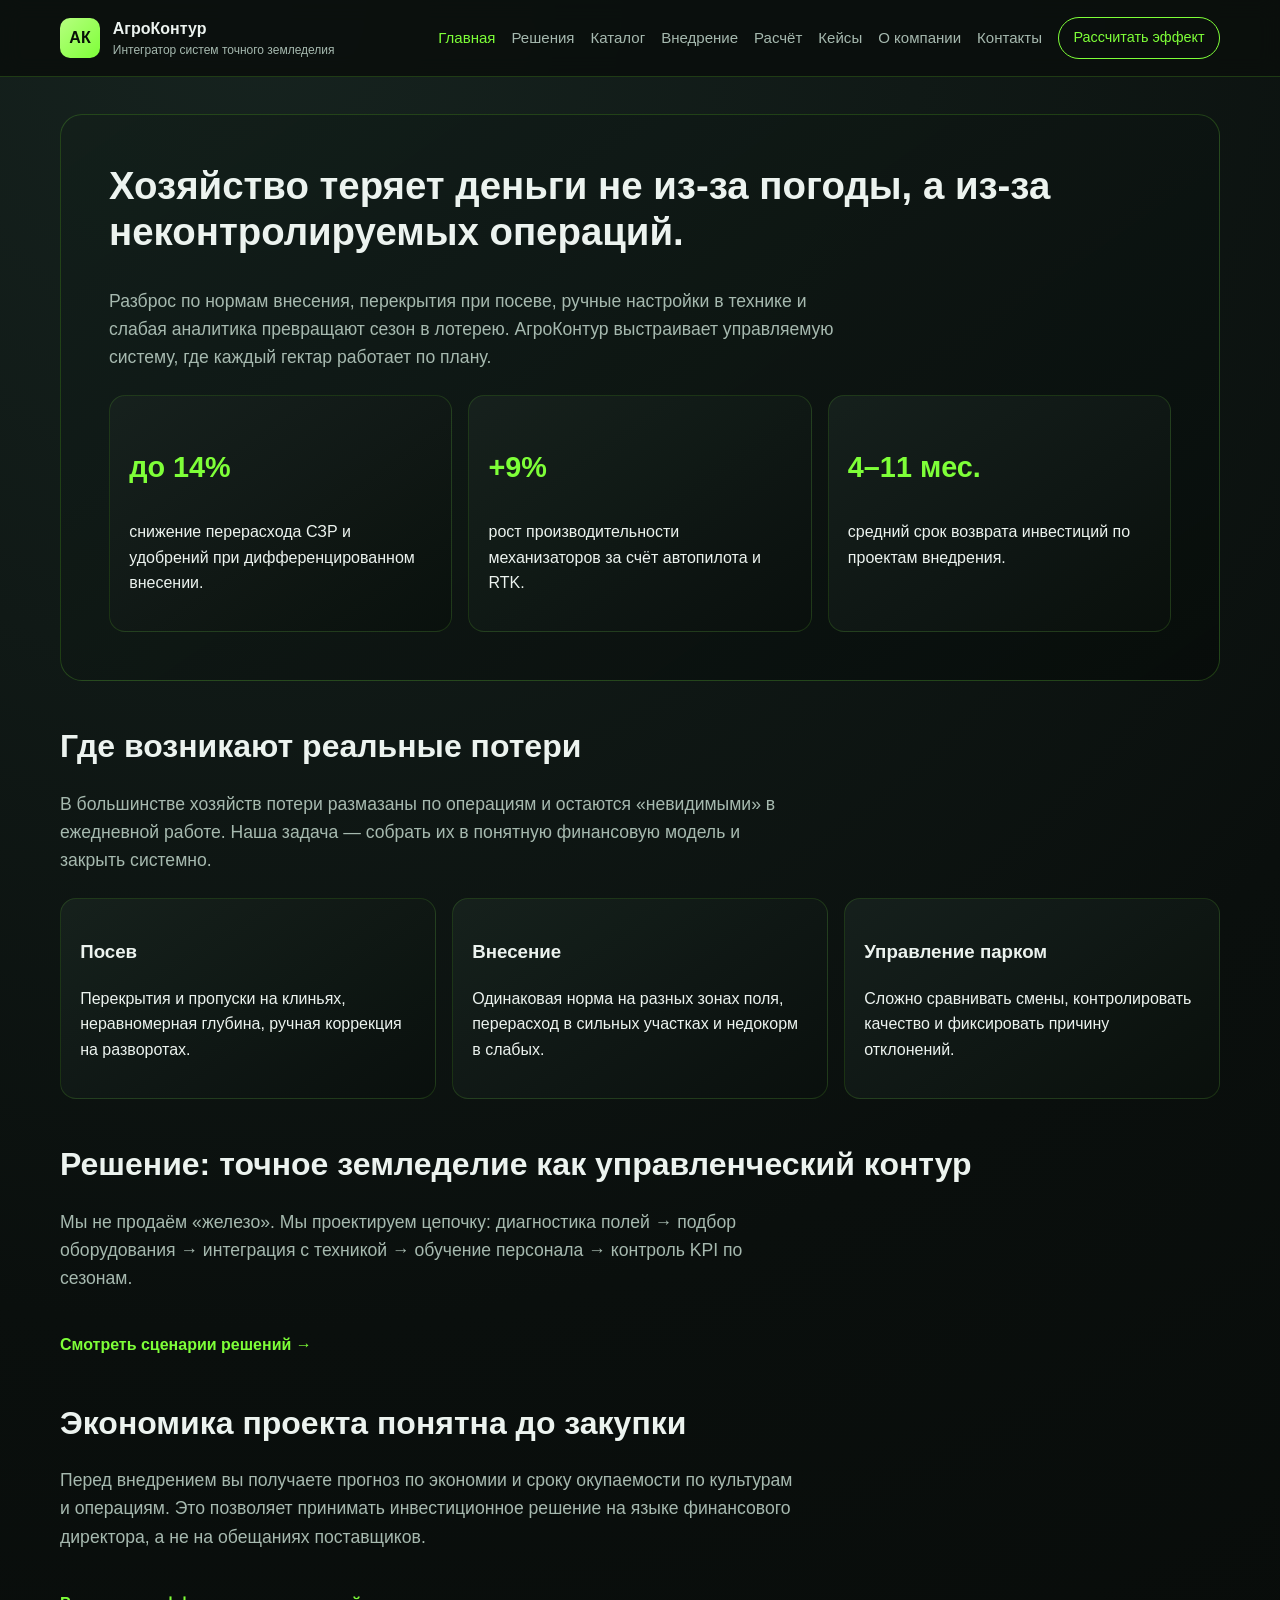
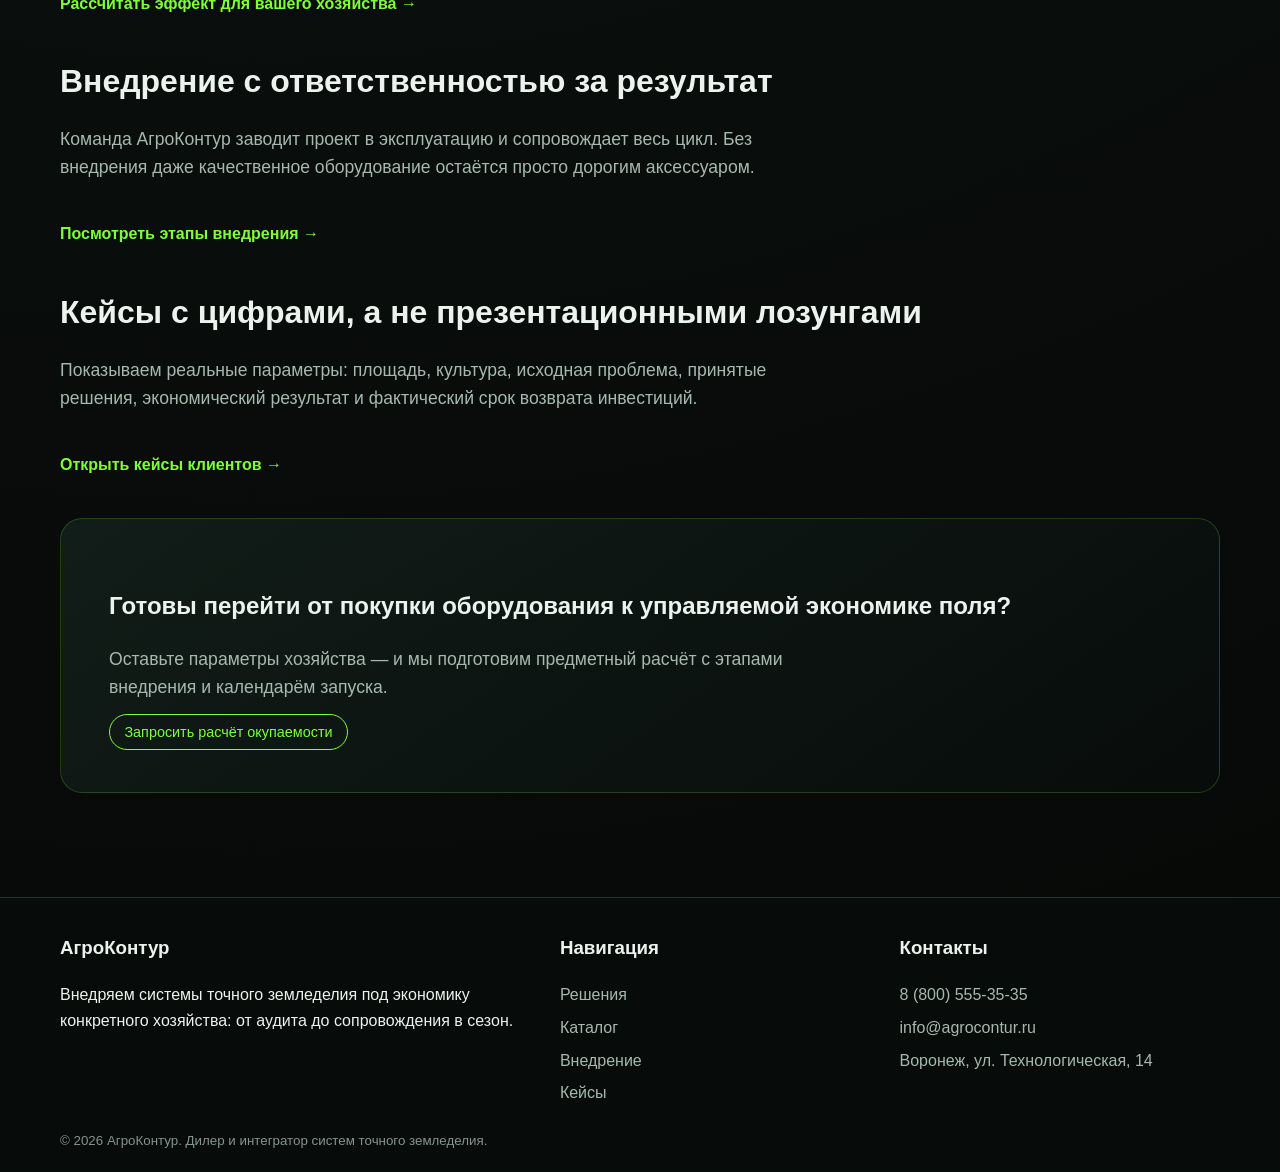
==== index.html @ 61052df0 "Build premium multi-page agri-tech dealer website" ====
<!doctype html>
<html lang="ru">
<head>
  <meta charset="UTF-8">
  <meta name="viewport" content="width=device-width, initial-scale=1.0">
  <meta name="description" content="АгроКонтур внедряет системы точного земледелия: меньше потерь, выше контроль, прозрачная окупаемость.">
  <title>АгроКонтур — системы точного земледелия под результат</title>
  <link rel="icon" href="/img/favicon.ico">
  <link rel="stylesheet" href="/css/main.css">
</head>
<body data-page="home">
  <!-- Глобальный header загружается через layout.js -->
  <div data-include="header"></div>

  <main>
    <div class="container">
      <section class="story hero">
        <h1>Хозяйство теряет деньги не из-за погоды, а из-за неконтролируемых операций.</h1>
        <p class="lead">Разброс по нормам внесения, перекрытия при посеве, ручные настройки в технике и слабая аналитика превращают сезон в лотерею. АгроКонтур выстраивает управляемую систему, где каждый гектар работает по плану.</p>
        <div class="metric-grid">
          <article class="panel"><p class="metric">до 14%</p><p>снижение перерасхода СЗР и удобрений при дифференцированном внесении.</p></article>
          <article class="panel"><p class="metric">+9%</p><p>рост производительности механизаторов за счёт автопилота и RTK.</p></article>
          <article class="panel"><p class="metric">4–11 мес.</p><p>средний срок возврата инвестиций по проектам внедрения.</p></article>
        </div>
      </section>

      <section class="story">
        <h2 class="section-title">Где возникают реальные потери</h2>
        <p class="lead">В большинстве хозяйств потери размазаны по операциям и остаются «невидимыми» в ежедневной работе. Наша задача — собрать их в понятную финансовую модель и закрыть системно.</p>
        <div class="card-grid">
          <article class="card"><h3>Посев</h3><p>Перекрытия и пропуски на клиньях, неравномерная глубина, ручная коррекция на разворотах.</p></article>
          <article class="card"><h3>Внесение</h3><p>Одинаковая норма на разных зонах поля, перерасход в сильных участках и недокорм в слабых.</p></article>
          <article class="card"><h3>Управление парком</h3><p>Сложно сравнивать смены, контролировать качество и фиксировать причину отклонений.</p></article>
        </div>
      </section>

      <section class="story">
        <h2 class="section-title">Решение: точное земледелие как управленческий контур</h2>
        <p class="lead">Мы не продаём «железо». Мы проектируем цепочку: диагностика полей → подбор оборудования → интеграция с техникой → обучение персонала → контроль KPI по сезонам.</p>
        <a class="cta-line" href="/solutions/">Смотреть сценарии решений →</a>
      </section>

      <section class="story">
        <h2 class="section-title">Экономика проекта понятна до закупки</h2>
        <p class="lead">Перед внедрением вы получаете прогноз по экономии и сроку окупаемости по культурам и операциям. Это позволяет принимать инвестиционное решение на языке финансового директора, а не на обещаниях поставщиков.</p>
        <a class="cta-line" href="/calc/">Рассчитать эффект для вашего хозяйства →</a>
      </section>

      <section class="story">
        <h2 class="section-title">Внедрение с ответственностью за результат</h2>
        <p class="lead">Команда АгроКонтур заводит проект в эксплуатацию и сопровождает весь цикл. Без внедрения даже качественное оборудование остаётся просто дорогим аксессуаром.</p>
        <a class="cta-line" href="/implementation/">Посмотреть этапы внедрения →</a>
      </section>

      <section class="story">
        <h2 class="section-title">Кейсы с цифрами, а не презентационными лозунгами</h2>
        <p class="lead">Показываем реальные параметры: площадь, культура, исходная проблема, принятые решения, экономический результат и фактический срок возврата инвестиций.</p>
        <a class="cta-line" href="/cases/">Открыть кейсы клиентов →</a>
      </section>

      <section class="story hero">
        <h2>Готовы перейти от покупки оборудования к управляемой экономике поля?</h2>
        <p class="lead">Оставьте параметры хозяйства — и мы подготовим предметный расчёт с этапами внедрения и календарём запуска.</p>
        <a class="header-cta" href="/calc/">Запросить расчёт окупаемости</a>
      </section>
    </div>
  </main>

  <!-- Глобальный footer загружается через layout.js -->
  <div data-include="footer"></div>

  <script src="/js/layout.js" defer></script>
</body>
</html>
---- css/main.css ----
:root {
  --bg: #0a0f0d;
  --panel: #121a17;
  --panel-soft: #18231f;
  --text: #ecf3ef;
  --muted: #a6b9af;
  --accent: #7eff38;
  --accent-soft: #2d4e1f;
  --graphite: #2a3230;
  --maxw: 1160px;
}

* {
  box-sizing: border-box;
}

html,
body {
  margin: 0;
  padding: 0;
  font-family: 'Inter', 'Segoe UI', Arial, sans-serif;
  color: var(--text);
  background: radial-gradient(circle at 20% 0%, #16231f 0%, var(--bg) 45%, #060806 100%);
  line-height: 1.6;
}

img {
  max-width: 100%;
  display: block;
}

a {
  color: inherit;
  text-decoration: none;
}

.container {
  width: min(var(--maxw), calc(100% - 2.5rem));
  margin: 0 auto;
}

.site-header {
  position: sticky;
  top: 0;
  z-index: 100;
  backdrop-filter: blur(10px);
  background: rgba(10, 15, 13, 0.9);
  border-bottom: 1px solid rgba(126, 255, 56, 0.18);
}

.header-inner {
  min-height: 76px;
  display: flex;
  align-items: center;
  gap: 1rem;
}

.brand {
  display: flex;
  align-items: center;
  gap: 0.8rem;
}

.brand-mark {
  width: 40px;
  height: 40px;
  border-radius: 10px;
  display: grid;
  place-items: center;
  color: #071007;
  font-weight: 800;
  background: linear-gradient(135deg, #b6ff7f, var(--accent));
}

.brand-text {
  display: grid;
}

.brand-text small {
  color: var(--muted);
  font-size: 0.75rem;
}

.site-nav {
  margin-left: auto;
  display: flex;
  gap: 1rem;
  font-size: 0.94rem;
}

.site-nav a {
  color: var(--muted);
  transition: color 0.2s ease;
}

.site-nav a:hover,
.site-nav a.active {
  color: var(--accent);
}

.header-cta {
  border: 1px solid var(--accent);
  color: var(--accent);
  padding: 0.55rem 0.9rem;
  border-radius: 999px;
  font-size: 0.9rem;
  transition: background 0.2s ease;
}

.header-cta:hover {
  background: rgba(126, 255, 56, 0.12);
}

.menu-toggle {
  display: none;
}

main {
  padding: 2.3rem 0 4rem;
}

.story {
  margin-bottom: 2.5rem;
}

.hero {
  padding: 3rem;
  border: 1px solid rgba(126, 255, 56, 0.2);
  border-radius: 22px;
  background: linear-gradient(145deg, rgba(19, 31, 27, 0.9), rgba(8, 13, 11, 0.95));
}

.hero h1 {
  margin-top: 0;
  font-size: clamp(1.8rem, 3vw, 3rem);
  line-height: 1.2;
}

.lead {
  color: var(--muted);
  font-size: 1.1rem;
  max-width: 75ch;
}

.metric-grid,
.card-grid {
  display: grid;
  grid-template-columns: repeat(3, minmax(0, 1fr));
  gap: 1rem;
  margin-top: 1.5rem;
}

.panel,
.card {
  background: linear-gradient(145deg, rgba(24, 35, 31, 0.85), rgba(10, 16, 13, 0.85));
  border: 1px solid rgba(126, 255, 56, 0.14);
  border-radius: 16px;
  padding: 1.2rem;
  transition: transform 0.25s ease, border-color 0.25s ease;
}

.card:hover,
.panel:hover {
  transform: translateY(-3px);
  border-color: rgba(126, 255, 56, 0.45);
}

.metric {
  font-size: 1.8rem;
  color: var(--accent);
  font-weight: 700;
}

.section-title {
  font-size: clamp(1.5rem, 2.5vw, 2.2rem);
  margin-bottom: 0.6rem;
}

.cta-line {
  margin-top: 1.4rem;
  display: inline-flex;
  align-items: center;
  gap: 0.5rem;
  color: var(--accent);
  font-weight: 600;
}

.timeline {
  border-left: 2px solid var(--accent-soft);
  padding-left: 1.2rem;
  display: grid;
  gap: 1.2rem;
}

.timeline article h3 {
  margin: 0 0 0.3rem;
}

.filter-row {
  display: flex;
  flex-wrap: wrap;
  gap: 0.8rem;
  margin: 1.2rem 0;
}

.tag {
  padding: 0.4rem 0.8rem;
  border-radius: 999px;
  border: 1px solid #31403a;
  background: #121917;
  color: #c2d1c9;
}

table {
  width: 100%;
  border-collapse: collapse;
  margin-top: 1rem;
}

th,
td {
  text-align: left;
  padding: 0.75rem;
  border-bottom: 1px solid #22312b;
}

.form {
  display: grid;
  gap: 1rem;
  max-width: 520px;
}

.form label {
  display: grid;
  gap: 0.4rem;
}

input,
select,
button,
textarea {
  border: 1px solid #2d3f37;
  border-radius: 10px;
  background: #0f1613;
  color: var(--text);
  padding: 0.75rem;
  font: inherit;
}

button {
  cursor: pointer;
  background: linear-gradient(135deg, #9cff62, var(--accent));
  color: #061006;
  font-weight: 700;
}

.output {
  margin-top: 1.2rem;
  display: grid;
  gap: 0.6rem;
}

.site-footer {
  border-top: 1px solid rgba(126, 255, 56, 0.2);
  background: #070b09;
  padding: 2.2rem 0 1.2rem;
}

.footer-grid {
  display: grid;
  grid-template-columns: 1.5fr 1fr 1fr;
  gap: 1.2rem;
}

.site-footer h3 {
  margin-top: 0;
}

.site-footer ul {
  list-style: none;
  padding: 0;
  margin: 0;
  display: grid;
  gap: 0.45rem;
  color: var(--muted);
}

.footer-bottom {
  margin-top: 1.3rem;
  color: #83958d;
}

@media (max-width: 980px) {
  .site-nav {
    display: none;
    position: absolute;
    top: 76px;
    right: 1rem;
    left: 1rem;
    flex-direction: column;
    padding: 1rem;
    background: #0e1512;
    border: 1px solid #23352d;
    border-radius: 12px;
  }

  .site-nav.is-open {
    display: flex;
  }

  .menu-toggle {
    display: block;
    margin-left: auto;
    background: transparent;
    color: var(--accent);
    border: 1px solid #2b4138;
  }

  .header-cta {
    display: none;
  }

  .metric-grid,
  .card-grid,
  .footer-grid {
    grid-template-columns: 1fr;
  }

  .hero {
    padding: 1.4rem;
  }
}
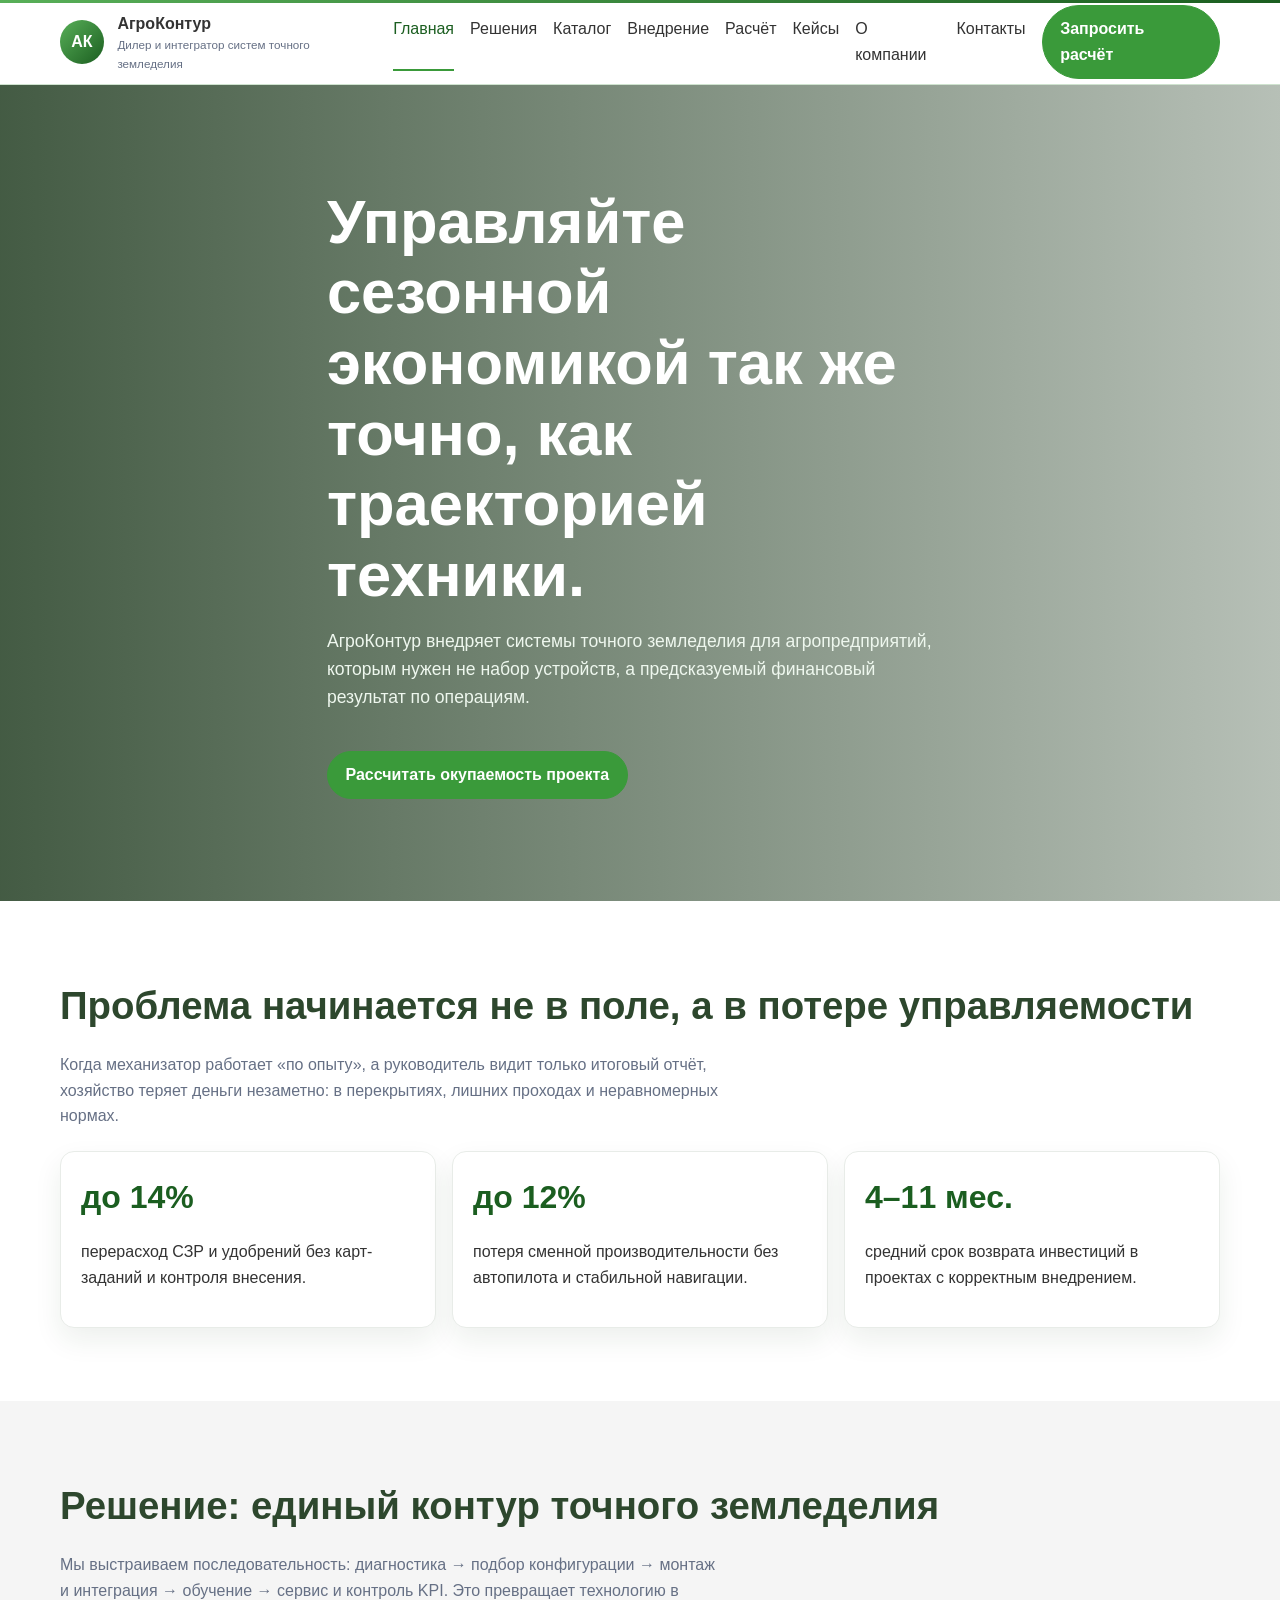
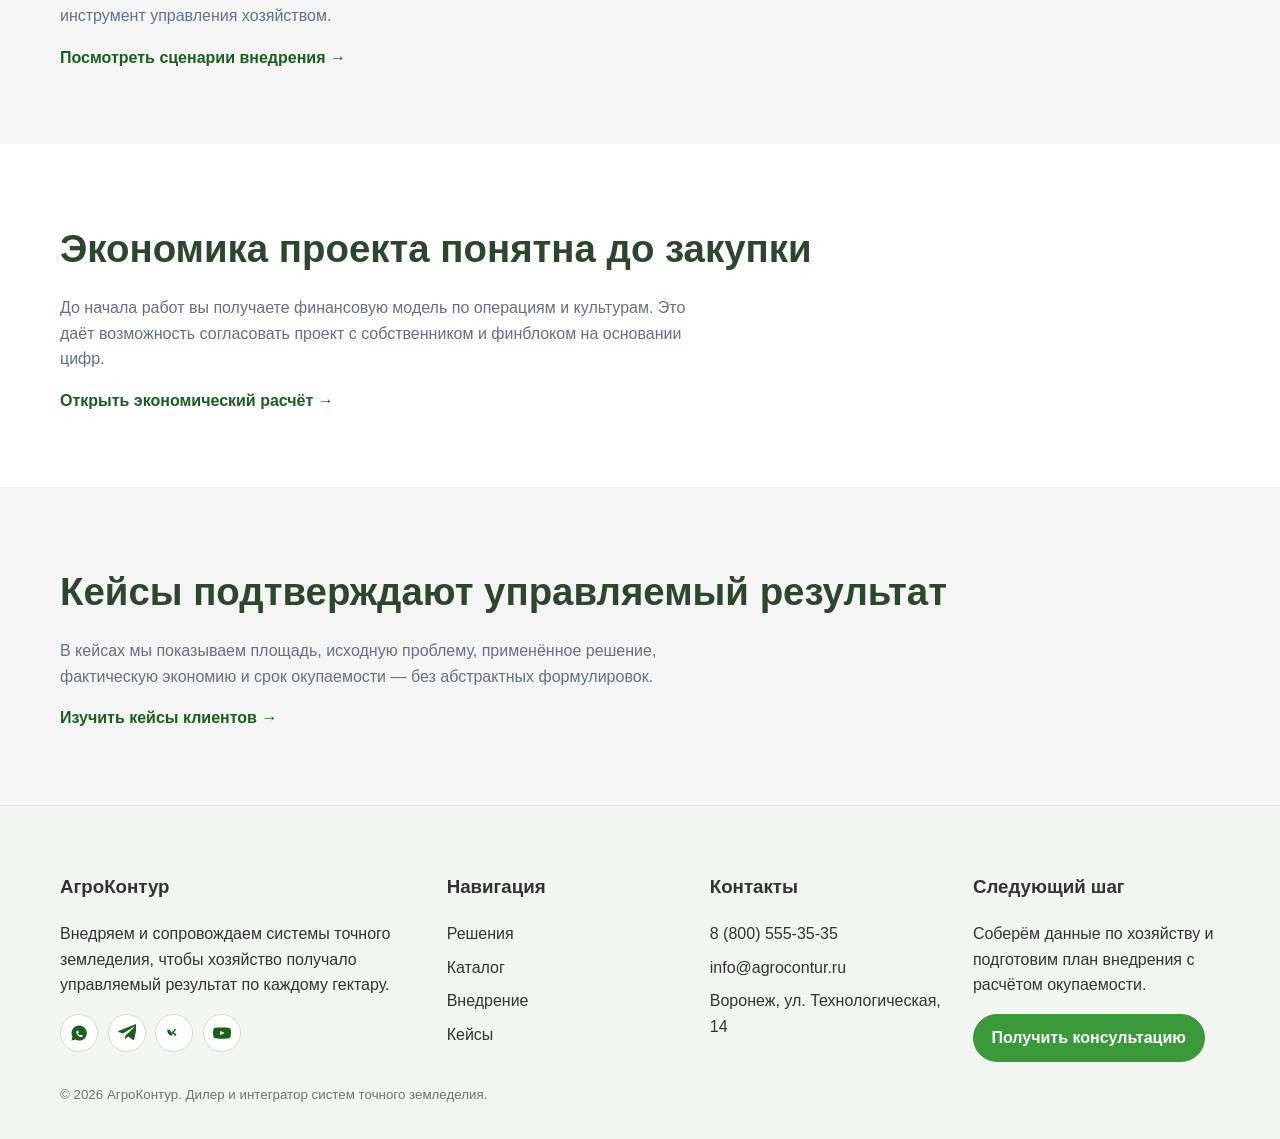
==== commit 5ed601a0: "Fix contact form placeholder attribute" ====
--- a/index.html
+++ b/index.html
@@ -3,72 +3,63 @@
 <head>
   <meta charset="UTF-8">
   <meta name="viewport" content="width=device-width, initial-scale=1.0">
-  <meta name="description" content="АгроКонтур внедряет системы точного земледелия: меньше потерь, выше контроль, прозрачная окупаемость.">
-  <title>АгроКонтур — системы точного земледелия под результат</title>
+  <meta name="description" content="АгроКонтур — дилер систем точного земледелия: экономия, контроль и внедрение с измеримым эффектом.">
+  <title>АгроКонтур — точное земледелие под экономику хозяйства</title>
   <link rel="icon" href="/img/favicon.ico">
   <link rel="stylesheet" href="/css/main.css">
 </head>
 <body data-page="home">
-  <!-- Глобальный header загружается через layout.js -->
   <div data-include="header"></div>
 
   <main>
-    <div class="container">
-      <section class="story hero">
-        <h1>Хозяйство теряет деньги не из-за погоды, а из-за неконтролируемых операций.</h1>
-        <p class="lead">Разброс по нормам внесения, перекрытия при посеве, ручные настройки в технике и слабая аналитика превращают сезон в лотерею. АгроКонтур выстраивает управляемую систему, где каждый гектар работает по плану.</p>
+    <section class="story hero">
+      <div class="container">
+        <h1>Управляйте сезонной экономикой так же точно, как траекторией техники.</h1>
+        <p class="lead">АгроКонтур внедряет системы точного земледелия для агропредприятий, которым нужен не набор устройств, а предсказуемый финансовый результат по операциям.</p>
+        <a class="btn-primary" href="/calc/">Рассчитать окупаемость проекта</a>
+      </div>
+    </section>
+
+    <section class="story">
+      <div class="container">
+        <h2 class="section-title">Проблема начинается не в поле, а в потере управляемости</h2>
+        <p class="lead">Когда механизатор работает «по опыту», а руководитель видит только итоговый отчёт, хозяйство теряет деньги незаметно: в перекрытиях, лишних проходах и неравномерных нормах.</p>
         <div class="metric-grid">
-          <article class="panel"><p class="metric">до 14%</p><p>снижение перерасхода СЗР и удобрений при дифференцированном внесении.</p></article>
-          <article class="panel"><p class="metric">+9%</p><p>рост производительности механизаторов за счёт автопилота и RTK.</p></article>
-          <article class="panel"><p class="metric">4–11 мес.</p><p>средний срок возврата инвестиций по проектам внедрения.</p></article>
+          <article class="panel"><p class="metric">до 14%</p><p>перерасход СЗР и удобрений без карт-заданий и контроля внесения.</p></article>
+          <article class="panel"><p class="metric">до 12%</p><p>потеря сменной производительности без автопилота и стабильной навигации.</p></article>
+          <article class="panel"><p class="metric">4–11 мес.</p><p>средний срок возврата инвестиций в проектах с корректным внедрением.</p></article>
         </div>
-      </section>
+      </div>
+    </section>
 
-      <section class="story">
-        <h2 class="section-title">Где возникают реальные потери</h2>
-        <p class="lead">В большинстве хозяйств потери размазаны по операциям и остаются «невидимыми» в ежедневной работе. Наша задача — собрать их в понятную финансовую модель и закрыть системно.</p>
-        <div class="card-grid">
-          <article class="card"><h3>Посев</h3><p>Перекрытия и пропуски на клиньях, неравномерная глубина, ручная коррекция на разворотах.</p></article>
-          <article class="card"><h3>Внесение</h3><p>Одинаковая норма на разных зонах поля, перерасход в сильных участках и недокорм в слабых.</p></article>
-          <article class="card"><h3>Управление парком</h3><p>Сложно сравнивать смены, контролировать качество и фиксировать причину отклонений.</p></article>
-        </div>
-      </section>
+    <section class="story alt">
+      <div class="container">
+        <h2 class="section-title">Решение: единый контур точного земледелия</h2>
+        <p class="lead">Мы выстраиваем последовательность: диагностика → подбор конфигурации → монтаж и интеграция → обучение → сервис и контроль KPI. Это превращает технологию в инструмент управления хозяйством.</p>
+        <a class="text-link cta-line" href="/solutions/">Посмотреть сценарии внедрения →</a>
+      </div>
+    </section>
 
-      <section class="story">
-        <h2 class="section-title">Решение: точное земледелие как управленческий контур</h2>
-        <p class="lead">Мы не продаём «железо». Мы проектируем цепочку: диагностика полей → подбор оборудования → интеграция с техникой → обучение персонала → контроль KPI по сезонам.</p>
-        <a class="cta-line" href="/solutions/">Смотреть сценарии решений →</a>
-      </section>
+    <section class="story">
+      <div class="container">
+        <h2 class="section-title">Экономика проекта понятна до закупки</h2>
+        <p class="lead">До начала работ вы получаете финансовую модель по операциям и культурам. Это даёт возможность согласовать проект с собственником и финблоком на основании цифр.</p>
+        <a class="text-link cta-line" href="/calc/">Открыть экономический расчёт →</a>
+      </div>
+    </section>
 
-      <section class="story">
-        <h2 class="section-title">Экономика проекта понятна до закупки</h2>
-        <p class="lead">Перед внедрением вы получаете прогноз по экономии и сроку окупаемости по культурам и операциям. Это позволяет принимать инвестиционное решение на языке финансового директора, а не на обещаниях поставщиков.</p>
-        <a class="cta-line" href="/calc/">Рассчитать эффект для вашего хозяйства →</a>
-      </section>
-
-      <section class="story">
-        <h2 class="section-title">Внедрение с ответственностью за результат</h2>
-        <p class="lead">Команда АгроКонтур заводит проект в эксплуатацию и сопровождает весь цикл. Без внедрения даже качественное оборудование остаётся просто дорогим аксессуаром.</p>
-        <a class="cta-line" href="/implementation/">Посмотреть этапы внедрения →</a>
-      </section>
-
-      <section class="story">
-        <h2 class="section-title">Кейсы с цифрами, а не презентационными лозунгами</h2>
-        <p class="lead">Показываем реальные параметры: площадь, культура, исходная проблема, принятые решения, экономический результат и фактический срок возврата инвестиций.</p>
-        <a class="cta-line" href="/cases/">Открыть кейсы клиентов →</a>
-      </section>
-
-      <section class="story hero">
-        <h2>Готовы перейти от покупки оборудования к управляемой экономике поля?</h2>
-        <p class="lead">Оставьте параметры хозяйства — и мы подготовим предметный расчёт с этапами внедрения и календарём запуска.</p>
-        <a class="header-cta" href="/calc/">Запросить расчёт окупаемости</a>
-      </section>
-    </div>
+    <section class="story alt">
+      <div class="container">
+        <h2 class="section-title">Кейсы подтверждают управляемый результат</h2>
+        <p class="lead">В кейсах мы показываем площадь, исходную проблему, применённое решение, фактическую экономию и срок окупаемости — без абстрактных формулировок.</p>
+        <a class="text-link cta-line" href="/cases/">Изучить кейсы клиентов →</a>
+      </div>
+    </section>
   </main>
 
-  <!-- Глобальный footer загружается через layout.js -->
   <div data-include="footer"></div>
 
   <script src="/js/layout.js" defer></script>
+  <script src="/js/animations.js" defer></script>
 </body>
 </html>
--- a/css/main.css
+++ b/css/main.css
@@ -1,13 +1,12 @@
 :root {
-  --bg: #0a0f0d;
-  --panel: #121a17;
-  --panel-soft: #18231f;
-  --text: #ecf3ef;
-  --muted: #a6b9af;
-  --accent: #7eff38;
-  --accent-soft: #2d4e1f;
-  --graphite: #2a3230;
-  --maxw: 1160px;
+  --white: #ffffff;
+  --surface: #f5f5f5;
+  --accent: #3a9a3a;
+  --accent-dark: #1b5e20;
+  --text: #333333;
+  --muted: #667085;
+  --border: #e8ece8;
+  --shadow: 0 12px 28px rgba(20, 60, 20, 0.08);
 }
 
 * {
@@ -18,97 +17,152 @@
 body {
   margin: 0;
   padding: 0;
-  font-family: 'Inter', 'Segoe UI', Arial, sans-serif;
+  font-family: "Inter", "Segoe UI", Arial, sans-serif;
   color: var(--text);
-  background: radial-gradient(circle at 20% 0%, #16231f 0%, var(--bg) 45%, #060806 100%);
+  background: var(--white);
   line-height: 1.6;
+}
+
+body {
+  overflow-x: hidden;
+}
+
+a {
+  color: inherit;
+  text-decoration: none;
 }
 
 img {
   max-width: 100%;
   display: block;
-}
-
-a {
-  color: inherit;
-  text-decoration: none;
+  border-radius: 14px;
+  transition: transform 0.45s ease;
+}
+
+img:hover {
+  transform: scale(1.03);
 }
 
 .container {
-  width: min(var(--maxw), calc(100% - 2.5rem));
+  max-width: 1200px;
   margin: 0 auto;
+  padding: 0 20px;
 }
 
 .site-header {
   position: sticky;
   top: 0;
   z-index: 100;
-  backdrop-filter: blur(10px);
-  background: rgba(10, 15, 13, 0.9);
-  border-bottom: 1px solid rgba(126, 255, 56, 0.18);
+  background: rgba(255, 255, 255, 0.96);
+  border-bottom: 1px solid #cfe3cf;
+  transition: all 0.3s ease;
+}
+
+.site-header::before {
+  content: "";
+  position: absolute;
+  top: 0;
+  left: 0;
+  right: 0;
+  height: 3px;
+  background: linear-gradient(90deg, #58af58, var(--accent-dark));
+}
+
+.site-header.is-shrink .header-inner {
+  min-height: 64px;
 }
 
 .header-inner {
-  min-height: 76px;
+  min-height: 84px;
   display: flex;
   align-items: center;
   gap: 1rem;
+  transition: min-height 0.3s ease;
 }
 
 .brand {
   display: flex;
   align-items: center;
-  gap: 0.8rem;
+  gap: 0.85rem;
 }
 
 .brand-mark {
-  width: 40px;
-  height: 40px;
-  border-radius: 10px;
+  width: 44px;
+  height: 44px;
+  border-radius: 50%;
   display: grid;
   place-items: center;
-  color: #071007;
+  color: var(--white);
   font-weight: 800;
-  background: linear-gradient(135deg, #b6ff7f, var(--accent));
+  background: linear-gradient(135deg, #58af58, var(--accent-dark));
 }
 
 .brand-text {
   display: grid;
 }
 
+.brand-text strong {
+  font-size: 1rem;
+}
+
 .brand-text small {
+  font-size: 0.73rem;
   color: var(--muted);
-  font-size: 0.75rem;
 }
 
 .site-nav {
   margin-left: auto;
   display: flex;
   gap: 1rem;
-  font-size: 0.94rem;
-}
-
-.site-nav a {
-  color: var(--muted);
-  transition: color 0.2s ease;
-}
-
-.site-nav a:hover,
-.site-nav a.active {
-  color: var(--accent);
-}
-
-.header-cta {
+}
+
+.site-nav a,
+.footer-links a,
+.text-link {
+  position: relative;
+}
+
+.site-nav a::after,
+.footer-links a::after,
+.text-link::after {
+  content: "";
+  position: absolute;
+  left: 0;
+  bottom: -3px;
+  width: 0;
+  height: 2px;
+  background: var(--accent);
+  transition: width 0.25s ease;
+}
+
+.site-nav a:hover::after,
+.site-nav a.active::after,
+.footer-links a:hover::after,
+.text-link:hover::after {
+  width: 100%;
+}
+
+.site-nav a.active,
+.site-nav a:hover {
+  color: var(--accent-dark);
+}
+
+.header-cta,
+.btn-primary {
+  background: var(--accent);
+  color: var(--white);
+  border-radius: 999px;
   border: 1px solid var(--accent);
-  color: var(--accent);
-  padding: 0.55rem 0.9rem;
-  border-radius: 999px;
-  font-size: 0.9rem;
-  transition: background 0.2s ease;
-}
-
-.header-cta:hover {
-  background: rgba(126, 255, 56, 0.12);
+  padding: 0.65rem 1.1rem;
+  font-weight: 600;
+  display: inline-flex;
+  transition: background 0.2s ease, transform 0.2s ease;
+}
+
+.header-cta:hover,
+.btn-primary:hover {
+  background: var(--accent-dark);
+  transform: translateY(-1px);
 }
 
 .menu-toggle {
@@ -116,208 +170,353 @@
 }
 
 main {
-  padding: 2.3rem 0 4rem;
+  background: var(--white);
 }
 
 .story {
-  margin-bottom: 2.5rem;
+  padding: 4.6rem 0;
+}
+
+.story.alt {
+  background: var(--surface);
 }
 
 .hero {
-  padding: 3rem;
-  border: 1px solid rgba(126, 255, 56, 0.2);
-  border-radius: 22px;
-  background: linear-gradient(145deg, rgba(19, 31, 27, 0.9), rgba(8, 13, 11, 0.95));
+  min-height: calc(100vh - 84px);
+  display: grid;
+  align-items: center;
+  color: var(--white);
+  margin-top: 0;
+  position: relative;
+  overflow: hidden;
+  background: url("https://images.unsplash.com/photo-1500382017468-9049fed747ef?auto=format&fit=crop&w=2000&q=80") center/cover no-repeat;
+}
+
+.hero::before {
+  content: "";
+  position: absolute;
+  inset: 0;
+  background: linear-gradient(90deg, rgba(15, 45, 15, 0.78), rgba(15, 45, 15, 0.3));
+}
+
+.hero::after {
+  content: "";
+  position: absolute;
+  inset: 0;
+  background: inherit;
+  z-index: 0;
+  transform: scale(1.06);
+  animation: heroZoom 14s ease-out infinite alternate;
+}
+
+.hero .container {
+  position: relative;
+  z-index: 2;
 }
 
 .hero h1 {
-  margin-top: 0;
-  font-size: clamp(1.8rem, 3vw, 3rem);
-  line-height: 1.2;
+  margin: 0;
+  max-width: 18ch;
+  font-size: clamp(2.1rem, 4.8vw, 4rem);
+  line-height: 1.15;
+  opacity: 0;
+  transform: translateY(20px);
+  animation: fadeUp 0.9s ease forwards;
+}
+
+.hero .lead {
+  color: #eef7ee;
+  max-width: 64ch;
+  font-size: 1.1rem;
+  margin-top: 1rem;
+  opacity: 0;
+  transform: translateY(18px);
+  animation: fadeUp 1s ease 0.2s forwards;
+}
+
+.hero .btn-primary {
+  margin-top: 1.4rem;
+  opacity: 0;
+  animation: fadeIn 1.2s ease 0.45s forwards;
+}
+
+.section-title {
+  font-size: clamp(1.7rem, 3vw, 2.5rem);
+  margin: 0 0 0.8rem;
+  color: #2d472d;
 }
 
 .lead {
   color: var(--muted);
-  font-size: 1.1rem;
-  max-width: 75ch;
+  max-width: 74ch;
 }
 
 .metric-grid,
 .card-grid {
+  margin-top: 1.4rem;
   display: grid;
   grid-template-columns: repeat(3, minmax(0, 1fr));
   gap: 1rem;
-  margin-top: 1.5rem;
 }
 
 .panel,
 .card {
-  background: linear-gradient(145deg, rgba(24, 35, 31, 0.85), rgba(10, 16, 13, 0.85));
-  border: 1px solid rgba(126, 255, 56, 0.14);
-  border-radius: 16px;
-  padding: 1.2rem;
-  transition: transform 0.25s ease, border-color 0.25s ease;
-}
-
-.card:hover,
-.panel:hover {
-  transform: translateY(-3px);
-  border-color: rgba(126, 255, 56, 0.45);
+  background: var(--white);
+  border: 1px solid var(--border);
+  border-radius: 14px;
+  box-shadow: var(--shadow);
+  padding: 1.25rem;
+  transition: transform 0.25s ease, box-shadow 0.25s ease;
+}
+
+.panel:hover,
+.card:hover {
+  transform: translateY(-5px);
+  box-shadow: 0 16px 32px rgba(20, 60, 20, 0.12);
 }
 
 .metric {
-  font-size: 1.8rem;
-  color: var(--accent);
+  font-size: 2rem;
+  color: var(--accent-dark);
   font-weight: 700;
-}
-
-.section-title {
-  font-size: clamp(1.5rem, 2.5vw, 2.2rem);
-  margin-bottom: 0.6rem;
+  margin: 0;
+}
+
+.icon-circle {
+  width: 44px;
+  height: 44px;
+  border-radius: 50%;
+  background: #ebf6eb;
+  border: 1px solid #d6ebd6;
+  display: grid;
+  place-items: center;
+  color: var(--accent-dark);
+  font-weight: 700;
+  margin-bottom: 0.75rem;
 }
 
 .cta-line {
-  margin-top: 1.4rem;
-  display: inline-flex;
-  align-items: center;
-  gap: 0.5rem;
-  color: var(--accent);
+  color: var(--accent-dark);
   font-weight: 600;
 }
 
 .timeline {
-  border-left: 2px solid var(--accent-soft);
-  padding-left: 1.2rem;
-  display: grid;
-  gap: 1.2rem;
-}
-
-.timeline article h3 {
-  margin: 0 0 0.3rem;
+  display: grid;
+  gap: 1rem;
+}
+
+.timeline article {
+  padding: 1rem 1.1rem;
+  background: var(--white);
+  border-radius: 12px;
+  border-left: 4px solid var(--accent);
+  box-shadow: var(--shadow);
 }
 
 .filter-row {
   display: flex;
   flex-wrap: wrap;
-  gap: 0.8rem;
-  margin: 1.2rem 0;
+  gap: 0.7rem;
+  margin: 1rem 0 1.2rem;
 }
 
 .tag {
   padding: 0.4rem 0.8rem;
   border-radius: 999px;
-  border: 1px solid #31403a;
-  background: #121917;
-  color: #c2d1c9;
+  border: 1px solid #cfe3cf;
+  color: #4f6e4f;
+  background: #f9fdf9;
 }
 
 table {
   width: 100%;
   border-collapse: collapse;
-  margin-top: 1rem;
+  background: var(--white);
 }
 
 th,
 td {
-  text-align: left;
-  padding: 0.75rem;
-  border-bottom: 1px solid #22312b;
+  padding: 0.8rem;
+  border-bottom: 1px solid #e8ece8;
 }
 
 .form {
+  max-width: 620px;
   display: grid;
   gap: 1rem;
-  max-width: 520px;
 }
 
 .form label {
   display: grid;
-  gap: 0.4rem;
+  gap: 0.35rem;
 }
 
 input,
 select,
 button,
 textarea {
-  border: 1px solid #2d3f37;
+  font: inherit;
+  border: 1px solid #cfe3cf;
   border-radius: 10px;
-  background: #0f1613;
+  padding: 0.75rem;
   color: var(--text);
-  padding: 0.75rem;
-  font: inherit;
+  background: var(--white);
 }
 
 button {
+  background: var(--accent);
+  color: var(--white);
+  border-color: var(--accent);
   cursor: pointer;
-  background: linear-gradient(135deg, #9cff62, var(--accent));
-  color: #061006;
-  font-weight: 700;
+}
+
+.form-note {
+  font-size: 0.9rem;
+  color: var(--muted);
 }
 
 .output {
-  margin-top: 1.2rem;
-  display: grid;
-  gap: 0.6rem;
+  margin-top: 1rem;
+  display: grid;
+  gap: 0.5rem;
+}
+
+.notice {
+  color: var(--accent-dark);
+  font-weight: 600;
 }
 
 .site-footer {
-  border-top: 1px solid rgba(126, 255, 56, 0.2);
-  background: #070b09;
-  padding: 2.2rem 0 1.2rem;
+  background: #f2f5f2;
+  border-top: 1px solid #dce7dc;
+  padding: 3rem 0 2rem;
 }
 
 .footer-grid {
   display: grid;
-  grid-template-columns: 1.5fr 1fr 1fr;
-  gap: 1.2rem;
-}
-
-.site-footer h3 {
-  margin-top: 0;
-}
-
+  grid-template-columns: 1.5fr 1fr 1fr 1fr;
+  gap: 1rem;
+}
+
+.footer-links,
 .site-footer ul {
   list-style: none;
   padding: 0;
   margin: 0;
   display: grid;
-  gap: 0.45rem;
-  color: var(--muted);
+  gap: 0.5rem;
+}
+
+.socials {
+  display: flex;
+  gap: 0.6rem;
+  margin-top: 0.7rem;
+}
+
+.socials a {
+  width: 38px;
+  height: 38px;
+  border-radius: 50%;
+  border: 1px solid #cfe3cf;
+  background: var(--white);
+  display: grid;
+  place-items: center;
+  color: var(--accent-dark);
+  transition: all 0.25s ease;
+}
+
+.socials a:hover {
+  background: var(--accent);
+  color: var(--white);
+}
+
+.socials svg {
+  width: 18px;
+  height: 18px;
 }
 
 .footer-bottom {
-  margin-top: 1.3rem;
-  color: #83958d;
+  margin-top: 1.2rem;
+  color: #6b776b;
+}
+
+.mobile-cta {
+  position: fixed;
+  left: 14px;
+  right: 14px;
+  bottom: 12px;
+  z-index: 90;
+  display: none;
+  justify-content: center;
+  padding: 0.8rem;
+  border-radius: 999px;
+  background: var(--accent-dark);
+  color: var(--white);
+  box-shadow: 0 8px 24px rgba(20, 60, 20, 0.26);
+}
+
+.reveal {
+  opacity: 0;
+  transform: translateY(24px);
+  transition: opacity 0.7s ease, transform 0.7s ease;
+}
+
+.reveal.is-visible {
+  opacity: 1;
+  transform: translateY(0);
+}
+
+@keyframes heroZoom {
+  from { transform: scale(1.04); }
+  to { transform: scale(1.1); }
+}
+
+@keyframes fadeUp {
+  to {
+    opacity: 1;
+    transform: translateY(0);
+  }
+}
+
+@keyframes fadeIn {
+  to {
+    opacity: 1;
+  }
 }
 
 @media (max-width: 980px) {
+  .menu-toggle {
+    display: block;
+    margin-left: auto;
+    border: 1px solid #cfe3cf;
+    background: var(--white);
+    color: var(--accent-dark);
+  }
+
   .site-nav {
     display: none;
     position: absolute;
-    top: 76px;
-    right: 1rem;
-    left: 1rem;
+    top: 70px;
+    left: 20px;
+    right: 20px;
+    background: var(--white);
+    border: 1px solid #dce7dc;
+    border-radius: 12px;
+    padding: 1rem;
     flex-direction: column;
-    padding: 1rem;
-    background: #0e1512;
-    border: 1px solid #23352d;
-    border-radius: 12px;
+    box-shadow: var(--shadow);
   }
 
   .site-nav.is-open {
     display: flex;
   }
 
-  .menu-toggle {
-    display: block;
-    margin-left: auto;
-    background: transparent;
-    color: var(--accent);
-    border: 1px solid #2b4138;
-  }
-
   .header-cta {
     display: none;
+  }
+
+  .hero {
+    min-height: 78vh;
   }
 
   .metric-grid,
@@ -326,7 +525,11 @@
     grid-template-columns: 1fr;
   }
 
-  .hero {
-    padding: 1.4rem;
-  }
-}
+  .mobile-cta {
+    display: flex;
+  }
+
+  body {
+    padding-bottom: 78px;
+  }
+}
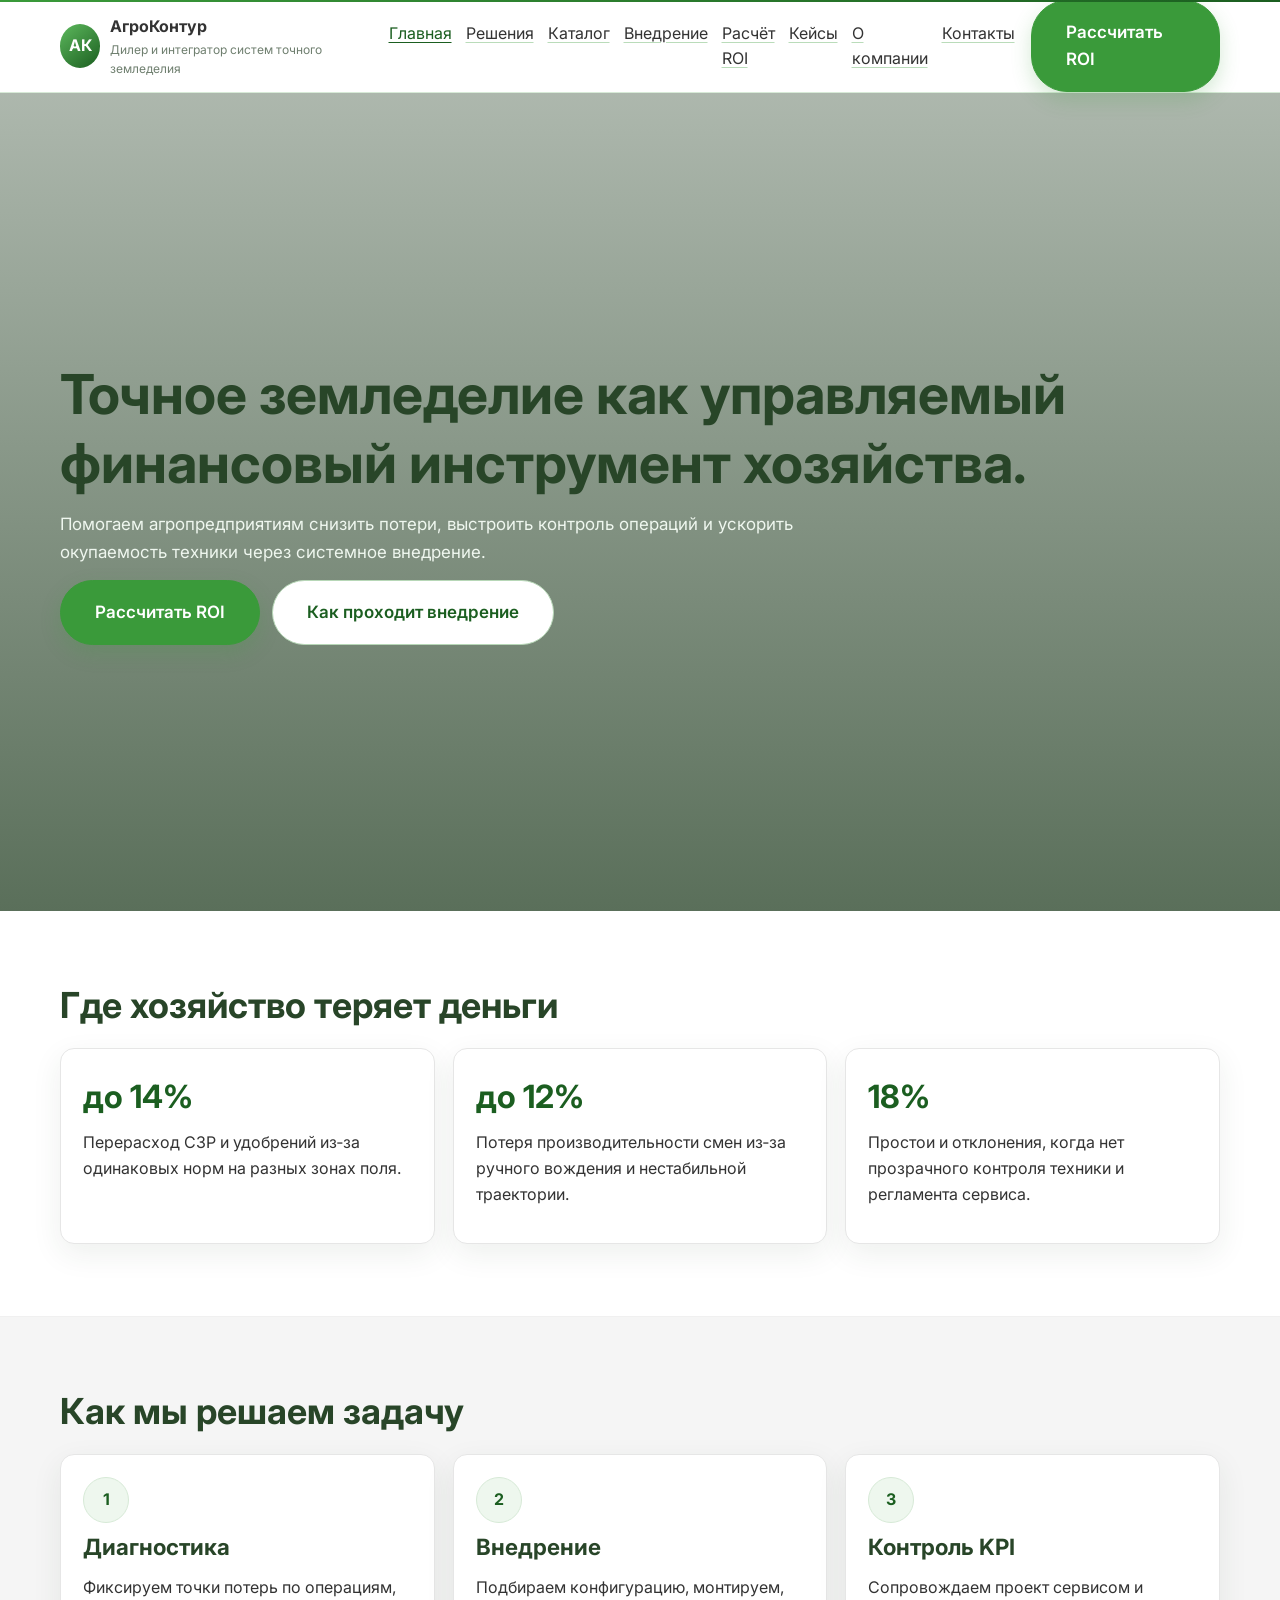
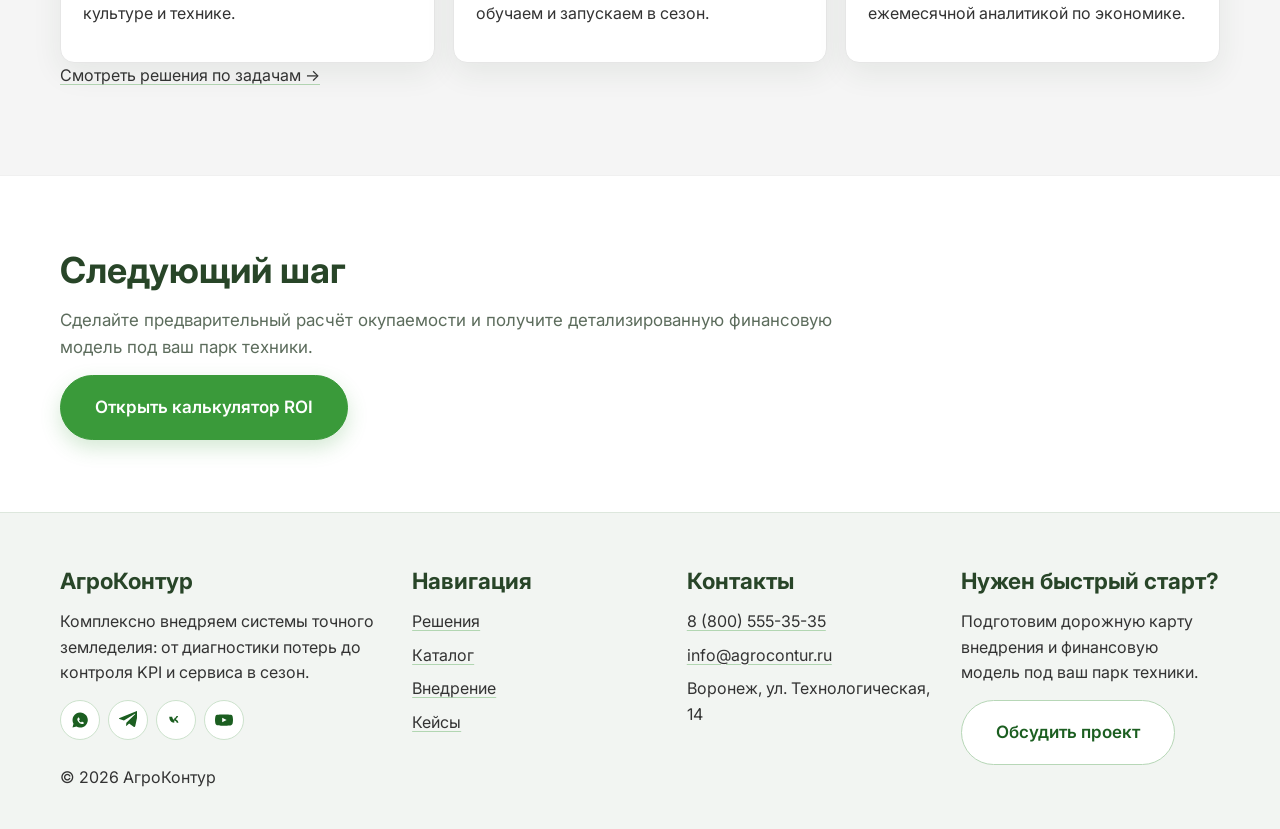
==== commit 4b7718fd: "Unify UX/UI with corporate light design and global JS flows" ====
--- a/index.html
+++ b/index.html
@@ -3,63 +3,57 @@
 <head>
   <meta charset="UTF-8">
   <meta name="viewport" content="width=device-width, initial-scale=1.0">
-  <meta name="description" content="АгроКонтур — дилер систем точного земледелия: экономия, контроль и внедрение с измеримым эффектом.">
-  <title>АгроКонтур — точное земледелие под экономику хозяйства</title>
+  <meta name="description" content="АгроКонтур — дилер и интегратор систем точного земледелия для управляемой экономики хозяйства.">
+  <title>АгроКонтур — точное земледелие под результат</title>
   <link rel="icon" href="/img/favicon.ico">
   <link rel="stylesheet" href="/css/main.css">
 </head>
 <body data-page="home">
-  <div data-include="header"></div>
+<div data-include="header"></div>
+<main>
+  <section class="story hero">
+    <div class="container">
+      <h1>Точное земледелие как управляемый финансовый инструмент хозяйства.</h1>
+      <p class="lead">Помогаем агропредприятиям снизить потери, выстроить контроль операций и ускорить окупаемость техники через системное внедрение.</p>
+      <div class="hero-actions">
+        <a class="btn-primary" href="/calc/">Рассчитать ROI</a>
+        <a class="btn-secondary" href="/implementation/">Как проходит внедрение</a>
+      </div>
+    </div>
+  </section>
 
-  <main>
-    <section class="story hero">
-      <div class="container">
-        <h1>Управляйте сезонной экономикой так же точно, как траекторией техники.</h1>
-        <p class="lead">АгроКонтур внедряет системы точного земледелия для агропредприятий, которым нужен не набор устройств, а предсказуемый финансовый результат по операциям.</p>
-        <a class="btn-primary" href="/calc/">Рассчитать окупаемость проекта</a>
+  <section class="story">
+    <div class="container">
+      <h2>Где хозяйство теряет деньги</h2>
+      <div class="metric-grid">
+        <article class="panel"><p class="metric">до 14%</p><p>Перерасход СЗР и удобрений из‑за одинаковых норм на разных зонах поля.</p></article>
+        <article class="panel"><p class="metric">до 12%</p><p>Потеря производительности смен из‑за ручного вождения и нестабильной траектории.</p></article>
+        <article class="panel"><p class="metric">18%</p><p>Простои и отклонения, когда нет прозрачного контроля техники и регламента сервиса.</p></article>
       </div>
-    </section>
+    </div>
+  </section>
 
-    <section class="story">
-      <div class="container">
-        <h2 class="section-title">Проблема начинается не в поле, а в потере управляемости</h2>
-        <p class="lead">Когда механизатор работает «по опыту», а руководитель видит только итоговый отчёт, хозяйство теряет деньги незаметно: в перекрытиях, лишних проходах и неравномерных нормах.</p>
-        <div class="metric-grid">
-          <article class="panel"><p class="metric">до 14%</p><p>перерасход СЗР и удобрений без карт-заданий и контроля внесения.</p></article>
-          <article class="panel"><p class="metric">до 12%</p><p>потеря сменной производительности без автопилота и стабильной навигации.</p></article>
-          <article class="panel"><p class="metric">4–11 мес.</p><p>средний срок возврата инвестиций в проектах с корректным внедрением.</p></article>
-        </div>
+  <section class="story alt">
+    <div class="container">
+      <h2>Как мы решаем задачу</h2>
+      <div class="card-grid">
+        <article class="card"><div class="icon-circle">1</div><h3>Диагностика</h3><p>Фиксируем точки потерь по операциям, культуре и технике.</p></article>
+        <article class="card"><div class="icon-circle">2</div><h3>Внедрение</h3><p>Подбираем конфигурацию, монтируем, обучаем и запускаем в сезон.</p></article>
+        <article class="card"><div class="icon-circle">3</div><h3>Контроль KPI</h3><p>Сопровождаем проект сервисом и ежемесячной аналитикой по экономике.</p></article>
       </div>
-    </section>
+      <p><a class="link-inline" href="/solutions/">Смотреть решения по задачам →</a></p>
+    </div>
+  </section>
 
-    <section class="story alt">
-      <div class="container">
-        <h2 class="section-title">Решение: единый контур точного земледелия</h2>
-        <p class="lead">Мы выстраиваем последовательность: диагностика → подбор конфигурации → монтаж и интеграция → обучение → сервис и контроль KPI. Это превращает технологию в инструмент управления хозяйством.</p>
-        <a class="text-link cta-line" href="/solutions/">Посмотреть сценарии внедрения →</a>
-      </div>
-    </section>
-
-    <section class="story">
-      <div class="container">
-        <h2 class="section-title">Экономика проекта понятна до закупки</h2>
-        <p class="lead">До начала работ вы получаете финансовую модель по операциям и культурам. Это даёт возможность согласовать проект с собственником и финблоком на основании цифр.</p>
-        <a class="text-link cta-line" href="/calc/">Открыть экономический расчёт →</a>
-      </div>
-    </section>
-
-    <section class="story alt">
-      <div class="container">
-        <h2 class="section-title">Кейсы подтверждают управляемый результат</h2>
-        <p class="lead">В кейсах мы показываем площадь, исходную проблему, применённое решение, фактическую экономию и срок окупаемости — без абстрактных формулировок.</p>
-        <a class="text-link cta-line" href="/cases/">Изучить кейсы клиентов →</a>
-      </div>
-    </section>
-  </main>
-
-  <div data-include="footer"></div>
-
-  <script src="/js/layout.js" defer></script>
-  <script src="/js/animations.js" defer></script>
+  <section class="story">
+    <div class="container">
+      <h2>Следующий шаг</h2>
+      <p class="lead">Сделайте предварительный расчёт окупаемости и получите детализированную финансовую модель под ваш парк техники.</p>
+      <a class="btn-primary" href="/calc/">Открыть калькулятор ROI</a>
+    </div>
+  </section>
+</main>
+<div data-include="footer"></div>
+<script src="/js/main.js" defer></script>
 </body>
 </html>
--- a/css/main.css
+++ b/css/main.css
@@ -1,47 +1,43 @@
+@import url('https://fonts.googleapis.com/css2?family=Inter:wght@400;500;600;700;800&display=swap');
+
 :root {
-  --white: #ffffff;
-  --surface: #f5f5f5;
-  --accent: #3a9a3a;
-  --accent-dark: #1b5e20;
+  --bg: #ffffff;
+  --muted: #f5f5f5;
+  --green: #3a9a3a;
+  --green-dark: #1b5e20;
   --text: #333333;
-  --muted: #667085;
-  --border: #e8ece8;
-  --shadow: 0 12px 28px rgba(20, 60, 20, 0.08);
-}
-
-* {
-  box-sizing: border-box;
-}
-
-html,
-body {
+  --border: #e6e6e6;
+  --shadow: 0 10px 30px rgba(36, 65, 36, 0.08);
+}
+
+* { box-sizing: border-box; }
+
+html, body {
   margin: 0;
   padding: 0;
-  font-family: "Inter", "Segoe UI", Arial, sans-serif;
+  font-family: 'Inter', 'Roboto', sans-serif;
+  font-size: 16px;
+  line-height: 1.6;
   color: var(--text);
-  background: var(--white);
-  line-height: 1.6;
-}
-
-body {
-  overflow-x: hidden;
-}
-
-a {
-  color: inherit;
-  text-decoration: none;
-}
-
-img {
-  max-width: 100%;
-  display: block;
-  border-radius: 14px;
-  transition: transform 0.45s ease;
-}
-
-img:hover {
-  transform: scale(1.03);
-}
+  background: var(--bg);
+}
+
+body { position: relative; }
+
+body::before {
+  content: "";
+  position: fixed;
+  inset: 0;
+  background-image: url("../assets/img/agro-pattern.svg");
+  background-repeat: repeat;
+  background-size: 700px;
+  opacity: 0.07;
+  filter: grayscale(1) saturate(0.2);
+  pointer-events: none;
+  z-index: -1;
+}
+
+a { color: inherit; text-decoration: none; }
 
 .container {
   max-width: 1200px;
@@ -49,487 +45,263 @@
   padding: 0 20px;
 }
 
+main { overflow: hidden; }
+
+.story {
+  padding: 72px 0;
+}
+
+.story.alt {
+  background: var(--muted);
+  border-top: 1px solid #f0f0f0;
+  border-bottom: 1px solid #f0f0f0;
+}
+
+h1, h2, h3 { line-height: 1.25; margin: 0 0 14px; color: #284528; }
+h1 { font-size: clamp(2rem, 4.3vw, 3.7rem); }
+h2 { font-size: clamp(1.5rem, 2.8vw, 2.35rem); }
+h3 { font-size: clamp(1.15rem, 2.2vw, 1.4rem); }
+p { margin: 0 0 14px; max-width: 74ch; }
+
+.lead { color: #5c6c5c; font-size: 1.06rem; }
+
 .site-header {
   position: sticky;
   top: 0;
-  z-index: 100;
-  background: rgba(255, 255, 255, 0.96);
-  border-bottom: 1px solid #cfe3cf;
-  transition: all 0.3s ease;
+  z-index: 120;
+  background: rgba(255, 255, 255, 0.97);
+  border-bottom: 1px solid #d7ead7;
+  transition: all .25s ease;
 }
 
 .site-header::before {
   content: "";
   position: absolute;
-  top: 0;
-  left: 0;
-  right: 0;
-  height: 3px;
-  background: linear-gradient(90deg, #58af58, var(--accent-dark));
-}
-
-.site-header.is-shrink .header-inner {
-  min-height: 64px;
+  left: 0; right: 0; top: 0;
+  height: 2px;
+  background: linear-gradient(90deg, var(--green), var(--green-dark));
 }
 
 .header-inner {
-  min-height: 84px;
+  min-height: 82px;
   display: flex;
+  gap: 16px;
   align-items: center;
-  gap: 1rem;
-  transition: min-height 0.3s ease;
-}
-
-.brand {
-  display: flex;
-  align-items: center;
-  gap: 0.85rem;
-}
-
+  transition: min-height .25s ease;
+}
+
+.site-header.is-shrink .header-inner { min-height: 68px; }
+
+.brand { display: flex; align-items: center; gap: 10px; }
 .brand-mark {
-  width: 44px;
-  height: 44px;
-  border-radius: 50%;
-  display: grid;
-  place-items: center;
-  color: var(--white);
-  font-weight: 800;
-  background: linear-gradient(135deg, #58af58, var(--accent-dark));
-}
-
-.brand-text {
-  display: grid;
-}
-
-.brand-text strong {
-  font-size: 1rem;
-}
-
-.brand-text small {
-  font-size: 0.73rem;
-  color: var(--muted);
-}
-
-.site-nav {
-  margin-left: auto;
-  display: flex;
-  gap: 1rem;
-}
-
-.site-nav a,
-.footer-links a,
-.text-link {
-  position: relative;
-}
-
-.site-nav a::after,
-.footer-links a::after,
-.text-link::after {
-  content: "";
-  position: absolute;
-  left: 0;
-  bottom: -3px;
-  width: 0;
-  height: 2px;
-  background: var(--accent);
-  transition: width 0.25s ease;
-}
-
-.site-nav a:hover::after,
-.site-nav a.active::after,
-.footer-links a:hover::after,
-.text-link:hover::after {
-  width: 100%;
-}
-
-.site-nav a.active,
-.site-nav a:hover {
-  color: var(--accent-dark);
-}
-
-.header-cta,
-.btn-primary {
-  background: var(--accent);
-  color: var(--white);
-  border-radius: 999px;
-  border: 1px solid var(--accent);
-  padding: 0.65rem 1.1rem;
+  width: 44px; height: 44px; border-radius: 50%;
+  display: grid; place-items: center;
+  background: linear-gradient(140deg, #5db95d, var(--green-dark));
+  color: #fff; font-weight: 700;
+}
+.brand-text { display: grid; }
+.brand-text small { color: #6f7f6f; font-size: .75rem; }
+
+.site-nav { display: flex; gap: 14px; margin-left: auto; }
+
+.link-inline, .site-nav a, .footer-links a {
+  text-decoration: underline;
+  text-decoration-color: rgba(58, 154, 58, .35);
+  text-underline-offset: 3px;
+  transition: color .2s ease, text-decoration-color .2s ease;
+}
+
+.link-inline:hover, .site-nav a:hover, .site-nav a.active, .footer-links a:hover {
+  color: var(--green-dark);
+  text-decoration-color: var(--green-dark);
+}
+
+.btn-primary, .btn-secondary {
+  min-height: 58px;
+  padding: 18px 34px;
+  border-radius: 36px;
+  font-size: 17px;
   font-weight: 600;
   display: inline-flex;
-  transition: background 0.2s ease, transform 0.2s ease;
-}
-
-.header-cta:hover,
-.btn-primary:hover {
-  background: var(--accent-dark);
-  transform: translateY(-1px);
-}
-
-.menu-toggle {
-  display: none;
-}
-
-main {
-  background: var(--white);
-}
-
-.story {
-  padding: 4.6rem 0;
-}
-
-.story.alt {
-  background: var(--surface);
-}
+  align-items: center;
+  justify-content: center;
+  transition: transform .2s ease, box-shadow .2s ease, background .2s ease, color .2s ease;
+}
+
+.btn-primary {
+  background: var(--green);
+  color: #fff;
+  border: 1px solid var(--green);
+  box-shadow: 0 8px 20px rgba(58, 154, 58, .22);
+}
+
+.btn-primary:hover { background: var(--green-dark); transform: translateY(-2px); box-shadow: 0 14px 24px rgba(27, 94, 32, .2); }
+
+.btn-secondary {
+  background: #fff;
+  color: var(--green-dark);
+  border: 1px solid #b7d7b7;
+}
+
+.btn-secondary:hover { transform: translateY(-2px); box-shadow: var(--shadow); }
+
+.menu-toggle { display: none; }
 
 .hero {
-  min-height: calc(100vh - 84px);
+  min-height: calc(100vh - 82px);
   display: grid;
   align-items: center;
-  color: var(--white);
-  margin-top: 0;
+  color: #fff;
   position: relative;
+  background: url('https://images.unsplash.com/photo-1500382017468-9049fed747ef?auto=format&fit=crop&w=2200&q=80') center/cover no-repeat;
   overflow: hidden;
-  background: url("https://images.unsplash.com/photo-1500382017468-9049fed747ef?auto=format&fit=crop&w=2000&q=80") center/cover no-repeat;
 }
 
 .hero::before {
   content: "";
   position: absolute;
   inset: 0;
-  background: linear-gradient(90deg, rgba(15, 45, 15, 0.78), rgba(15, 45, 15, 0.3));
-}
-
+  background: linear-gradient(to bottom, rgba(20, 50, 20, .35), rgba(20, 50, 20, .7));
+  z-index: 1;
+}
 .hero::after {
   content: "";
   position: absolute;
-  inset: 0;
+  inset: -2%;
   background: inherit;
+  transform: scale(1.04);
+  animation: heroZoom 14s ease-in-out infinite alternate;
   z-index: 0;
-  transform: scale(1.06);
-  animation: heroZoom 14s ease-out infinite alternate;
-}
-
-.hero .container {
-  position: relative;
-  z-index: 2;
-}
-
-.hero h1 {
-  margin: 0;
-  max-width: 18ch;
-  font-size: clamp(2.1rem, 4.8vw, 4rem);
-  line-height: 1.15;
-  opacity: 0;
-  transform: translateY(20px);
-  animation: fadeUp 0.9s ease forwards;
-}
-
-.hero .lead {
-  color: #eef7ee;
-  max-width: 64ch;
-  font-size: 1.1rem;
-  margin-top: 1rem;
-  opacity: 0;
-  transform: translateY(18px);
-  animation: fadeUp 1s ease 0.2s forwards;
-}
-
-.hero .btn-primary {
-  margin-top: 1.4rem;
-  opacity: 0;
-  animation: fadeIn 1.2s ease 0.45s forwards;
-}
-
-.section-title {
-  font-size: clamp(1.7rem, 3vw, 2.5rem);
-  margin: 0 0 0.8rem;
-  color: #2d472d;
-}
-
-.lead {
-  color: var(--muted);
-  max-width: 74ch;
-}
-
-.metric-grid,
-.card-grid {
-  margin-top: 1.4rem;
+}
+.hero .container { position: relative; z-index: 2; }
+.hero h1, .hero .lead, .hero .hero-actions { opacity: 0; transform: translateY(18px); animation: fadeUp .8s ease forwards; }
+.hero .lead { animation-delay: .2s; color: #eff7ef; }
+.hero .hero-actions { animation-delay: .4s; display: flex; gap: 12px; flex-wrap: wrap; margin-top: 10px; }
+
+.metric-grid, .card-grid {
   display: grid;
-  grid-template-columns: repeat(3, minmax(0, 1fr));
-  gap: 1rem;
-}
-
-.panel,
-.card {
-  background: var(--white);
+  grid-template-columns: repeat(3, minmax(0,1fr));
+  gap: 18px;
+  margin-top: 20px;
+}
+
+.card, .panel {
+  background: #fff;
   border: 1px solid var(--border);
   border-radius: 14px;
   box-shadow: var(--shadow);
-  padding: 1.25rem;
-  transition: transform 0.25s ease, box-shadow 0.25s ease;
-}
-
-.panel:hover,
-.card:hover {
-  transform: translateY(-5px);
-  box-shadow: 0 16px 32px rgba(20, 60, 20, 0.12);
-}
-
-.metric {
-  font-size: 2rem;
-  color: var(--accent-dark);
-  font-weight: 700;
-  margin: 0;
-}
+  padding: 22px;
+  transition: transform .25s ease, box-shadow .25s ease;
+}
+.card:hover, .panel:hover { transform: translateY(-4px); box-shadow: 0 16px 36px rgba(30,60,30,.12); }
 
 .icon-circle {
-  width: 44px;
-  height: 44px;
-  border-radius: 50%;
-  background: #ebf6eb;
-  border: 1px solid #d6ebd6;
-  display: grid;
-  place-items: center;
-  color: var(--accent-dark);
-  font-weight: 700;
-  margin-bottom: 0.75rem;
-}
-
-.cta-line {
-  color: var(--accent-dark);
-  font-weight: 600;
-}
-
-.timeline {
-  display: grid;
-  gap: 1rem;
-}
-
+  width: 46px; height: 46px; border-radius: 50%;
+  display: grid; place-items: center;
+  background: #eef7ee; border: 1px solid #d7ead7;
+  color: var(--green-dark); font-weight: 700; margin-bottom: 10px;
+}
+
+.metric { color: var(--green-dark); font-size: 2rem; font-weight: 700; margin: 0 0 8px; }
+
+.timeline { display: grid; gap: 14px; margin-top: 16px; }
 .timeline article {
-  padding: 1rem 1.1rem;
-  background: var(--white);
+  background: #fff;
+  border-left: 4px solid var(--green);
+  border-radius: 10px;
+  padding: 16px;
+  box-shadow: var(--shadow);
+}
+
+table { width: 100%; border-collapse: collapse; }
+th, td { border-bottom: 1px solid var(--border); padding: 12px; text-align: left; }
+
+.form { display: grid; gap: 14px; max-width: 740px; }
+.form label { display: grid; gap: 6px; font-weight: 500; }
+.form-hint { font-size: .88rem; color: #738073; font-weight: 400; }
+input, select, textarea, button {
+  width: 100%;
+  border: 1px solid #cfe4cf;
+  border-radius: 10px;
+  padding: 14px;
+  font: inherit;
+  color: var(--text);
+  background: #fff;
+}
+button { cursor: pointer; }
+.form-status { font-size: .95rem; min-height: 22px; }
+.form-status.success { color: var(--green-dark); }
+.form-status.error { color: #a13a3a; }
+
+.calc-result {
+  margin-top: 16px;
+  padding: 18px;
+  background: #f7fbf7;
+  border: 1px solid #dbeedb;
   border-radius: 12px;
-  border-left: 4px solid var(--accent);
-  box-shadow: var(--shadow);
-}
-
-.filter-row {
-  display: flex;
-  flex-wrap: wrap;
-  gap: 0.7rem;
-  margin: 1rem 0 1.2rem;
-}
-
-.tag {
-  padding: 0.4rem 0.8rem;
-  border-radius: 999px;
-  border: 1px solid #cfe3cf;
-  color: #4f6e4f;
-  background: #f9fdf9;
-}
-
-table {
-  width: 100%;
-  border-collapse: collapse;
-  background: var(--white);
-}
-
-th,
-td {
-  padding: 0.8rem;
-  border-bottom: 1px solid #e8ece8;
-}
-
-.form {
-  max-width: 620px;
-  display: grid;
-  gap: 1rem;
-}
-
-.form label {
-  display: grid;
-  gap: 0.35rem;
-}
-
-input,
-select,
-button,
-textarea {
-  font: inherit;
-  border: 1px solid #cfe3cf;
-  border-radius: 10px;
-  padding: 0.75rem;
-  color: var(--text);
-  background: var(--white);
-}
-
-button {
-  background: var(--accent);
-  color: var(--white);
-  border-color: var(--accent);
-  cursor: pointer;
-}
-
-.form-note {
-  font-size: 0.9rem;
-  color: var(--muted);
-}
-
-.output {
-  margin-top: 1rem;
-  display: grid;
-  gap: 0.5rem;
-}
-
-.notice {
-  color: var(--accent-dark);
-  font-weight: 600;
-}
+}
+.calc-result strong { color: var(--green-dark); }
+
+.accordion { display: grid; gap: 14px; margin-top: 20px; }
+.acc-item { border: 1px solid var(--border); border-radius: 12px; background: #fff; box-shadow: var(--shadow); overflow: hidden; }
+.acc-trigger { background: #fff; border: none; border-bottom: 1px solid transparent; min-height: 62px; padding: 16px 18px; text-align: left; font-weight: 600; }
+.acc-content { padding: 0 18px 18px; display: none; }
+.acc-item.open .acc-content { display: block; }
+.acc-item.open .acc-trigger { border-bottom-color: var(--border); }
 
 .site-footer {
+  padding: 54px 0 24px;
   background: #f2f5f2;
-  border-top: 1px solid #dce7dc;
-  padding: 3rem 0 2rem;
-}
-
-.footer-grid {
-  display: grid;
-  grid-template-columns: 1.5fr 1fr 1fr 1fr;
-  gap: 1rem;
-}
-
-.footer-links,
-.site-footer ul {
-  list-style: none;
-  padding: 0;
-  margin: 0;
-  display: grid;
-  gap: 0.5rem;
-}
-
-.socials {
-  display: flex;
-  gap: 0.6rem;
-  margin-top: 0.7rem;
-}
-
+  border-top: 1px solid #dde7dd;
+}
+.footer-grid { display: grid; grid-template-columns: 1.3fr 1fr 1fr 1fr; gap: 16px; }
+.footer-links, .site-footer ul { list-style: none; margin: 0; padding: 0; display: grid; gap: 8px; }
+.socials { display: flex; gap: 8px; margin-top: 8px; }
 .socials a {
-  width: 38px;
-  height: 38px;
-  border-radius: 50%;
-  border: 1px solid #cfe3cf;
-  background: var(--white);
-  display: grid;
-  place-items: center;
-  color: var(--accent-dark);
-  transition: all 0.25s ease;
-}
-
-.socials a:hover {
-  background: var(--accent);
-  color: var(--white);
-}
-
-.socials svg {
-  width: 18px;
-  height: 18px;
-}
-
-.footer-bottom {
-  margin-top: 1.2rem;
-  color: #6b776b;
-}
-
-.mobile-cta {
-  position: fixed;
-  left: 14px;
-  right: 14px;
-  bottom: 12px;
-  z-index: 90;
-  display: none;
-  justify-content: center;
-  padding: 0.8rem;
-  border-radius: 999px;
-  background: var(--accent-dark);
-  color: var(--white);
-  box-shadow: 0 8px 24px rgba(20, 60, 20, 0.26);
-}
-
-.reveal {
-  opacity: 0;
-  transform: translateY(24px);
-  transition: opacity 0.7s ease, transform 0.7s ease;
-}
-
-.reveal.is-visible {
-  opacity: 1;
-  transform: translateY(0);
-}
-
-@keyframes heroZoom {
-  from { transform: scale(1.04); }
-  to { transform: scale(1.1); }
-}
-
-@keyframes fadeUp {
-  to {
-    opacity: 1;
-    transform: translateY(0);
-  }
-}
-
-@keyframes fadeIn {
-  to {
-    opacity: 1;
-  }
-}
-
-@media (max-width: 980px) {
-  .menu-toggle {
-    display: block;
-    margin-left: auto;
-    border: 1px solid #cfe3cf;
-    background: var(--white);
-    color: var(--accent-dark);
-  }
-
+  width: 40px; height: 40px; border-radius: 50%; display: grid; place-items: center;
+  border: 1px solid #cce2cc; background: #fff; color: var(--green-dark); transition: all .2s ease;
+}
+.socials a:hover { background: var(--green); color: #fff; transform: translateY(-2px); }
+.socials svg { width: 18px; height: 18px; }
+
+.mobile-cta { display: none; position: fixed; left: 12px; right: 12px; bottom: 10px; z-index: 99; }
+
+.reveal { opacity: 0; transform: translateY(20px); transition: opacity .7s ease, transform .7s ease; }
+.reveal.is-visible { opacity: 1; transform: translateY(0); }
+
+@keyframes fadeUp { to { opacity: 1; transform: translateY(0); } }
+@keyframes heroZoom { from { transform: scale(1.03);} to { transform: scale(1.09);} }
+
+@media (max-width: 1024px) {
+  .metric-grid, .card-grid, .footer-grid { grid-template-columns: 1fr 1fr; }
+}
+
+@media (max-width: 768px) {
+  .story { padding: 56px 0; }
   .site-nav {
     display: none;
     position: absolute;
-    top: 70px;
-    left: 20px;
-    right: 20px;
-    background: var(--white);
-    border: 1px solid #dce7dc;
-    border-radius: 12px;
-    padding: 1rem;
+    top: 66px; left: 20px; right: 20px;
+    background: #fff; border: 1px solid var(--border); border-radius: 12px; padding: 14px;
+    box-shadow: var(--shadow);
     flex-direction: column;
-    box-shadow: var(--shadow);
   }
-
-  .site-nav.is-open {
-    display: flex;
+  .site-nav.is-open { display: flex; }
+  .menu-toggle {
+    display: inline-flex; margin-left: auto; width: 44px; height: 44px; border-radius: 10px;
+    align-items: center; justify-content: center;
+    background: #fff; border: 1px solid #cfe4cf; color: var(--green-dark);
   }
-
-  .header-cta {
-    display: none;
-  }
-
-  .hero {
-    min-height: 78vh;
-  }
-
-  .metric-grid,
-  .card-grid,
-  .footer-grid {
-    grid-template-columns: 1fr;
-  }
-
-  .mobile-cta {
-    display: flex;
-  }
-
-  body {
-    padding-bottom: 78px;
-  }
-}
+  .header-cta { display: none; }
+  .metric-grid, .card-grid, .footer-grid { grid-template-columns: 1fr; }
+  .mobile-cta { display: block; }
+  body { padding-bottom: 84px; }
+  .btn-primary, .btn-secondary { width: 100%; }
+}
+
+@media (max-width: 480px) {
+  html, body { font-size: 15px; }
+  .container { padding: 0 16px; }
+  .hero { min-height: 76vh; }
+  .card, .panel { padding: 16px; }
+}
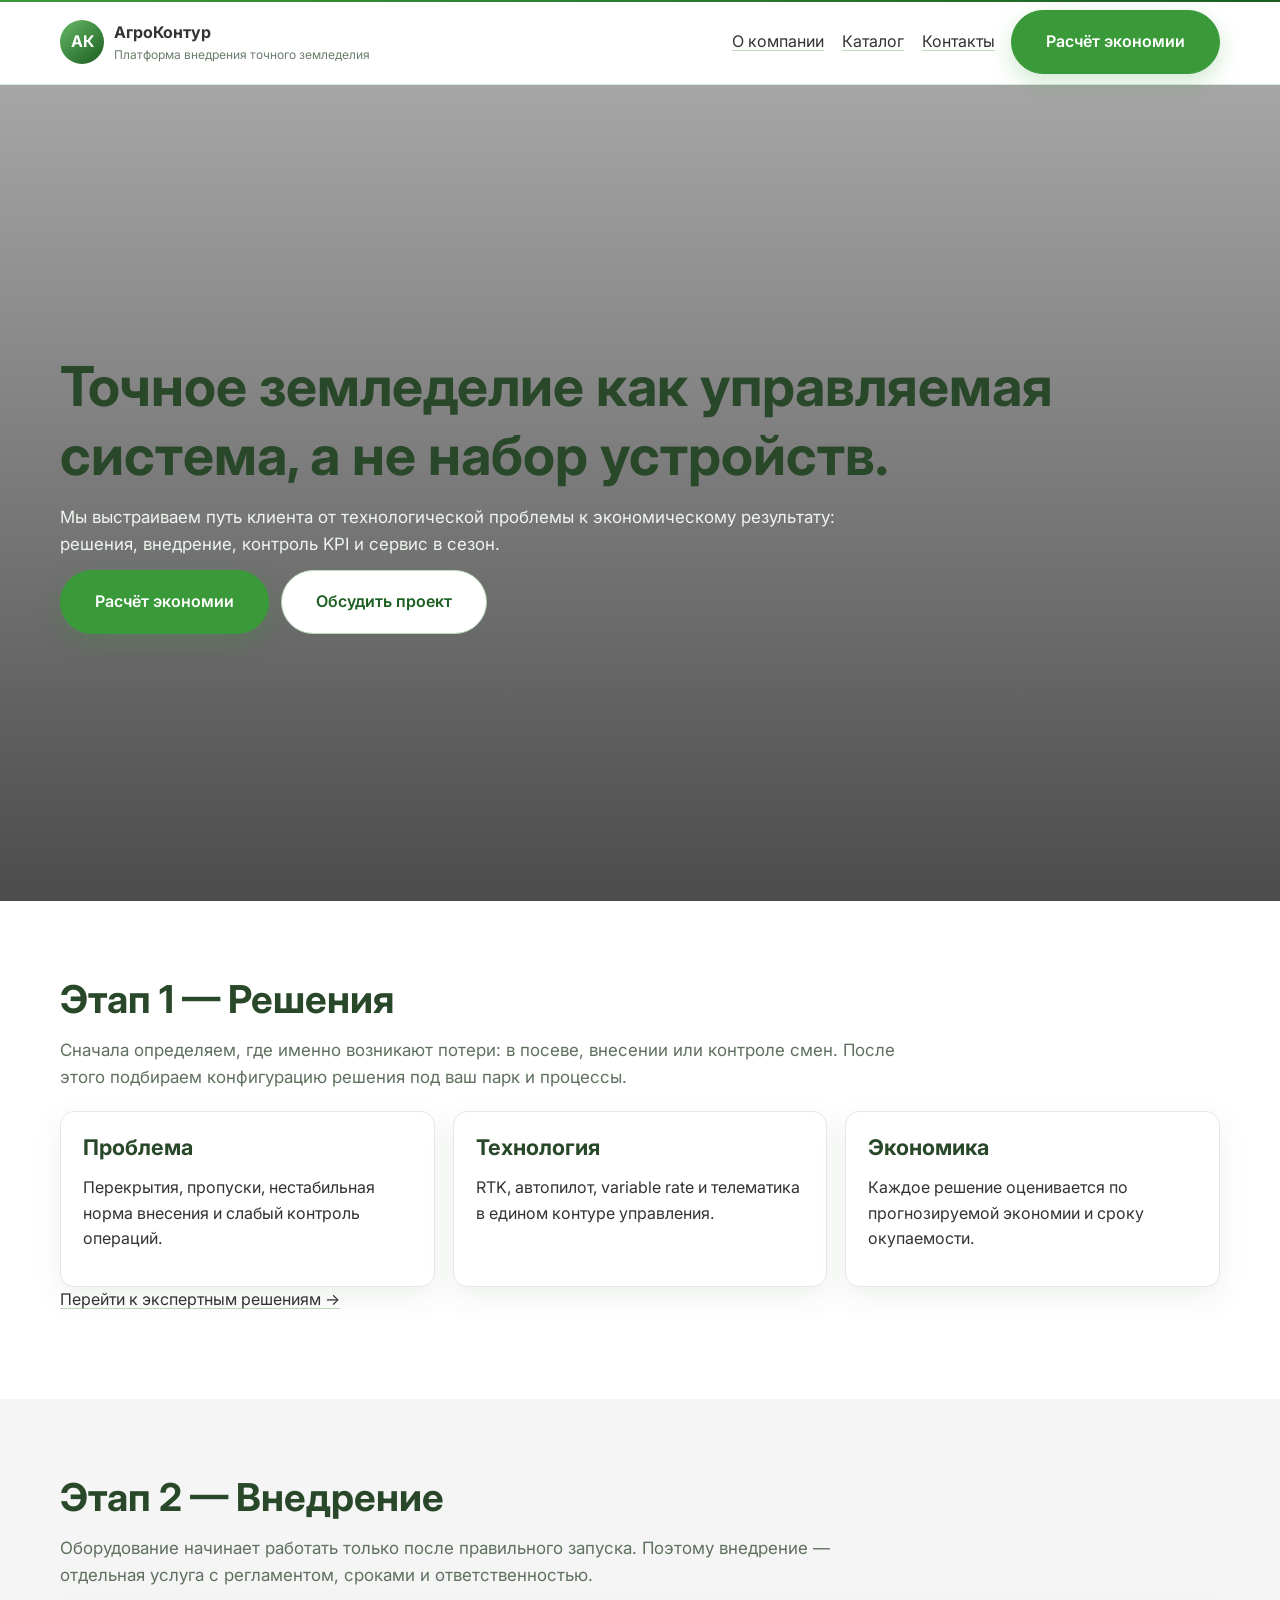
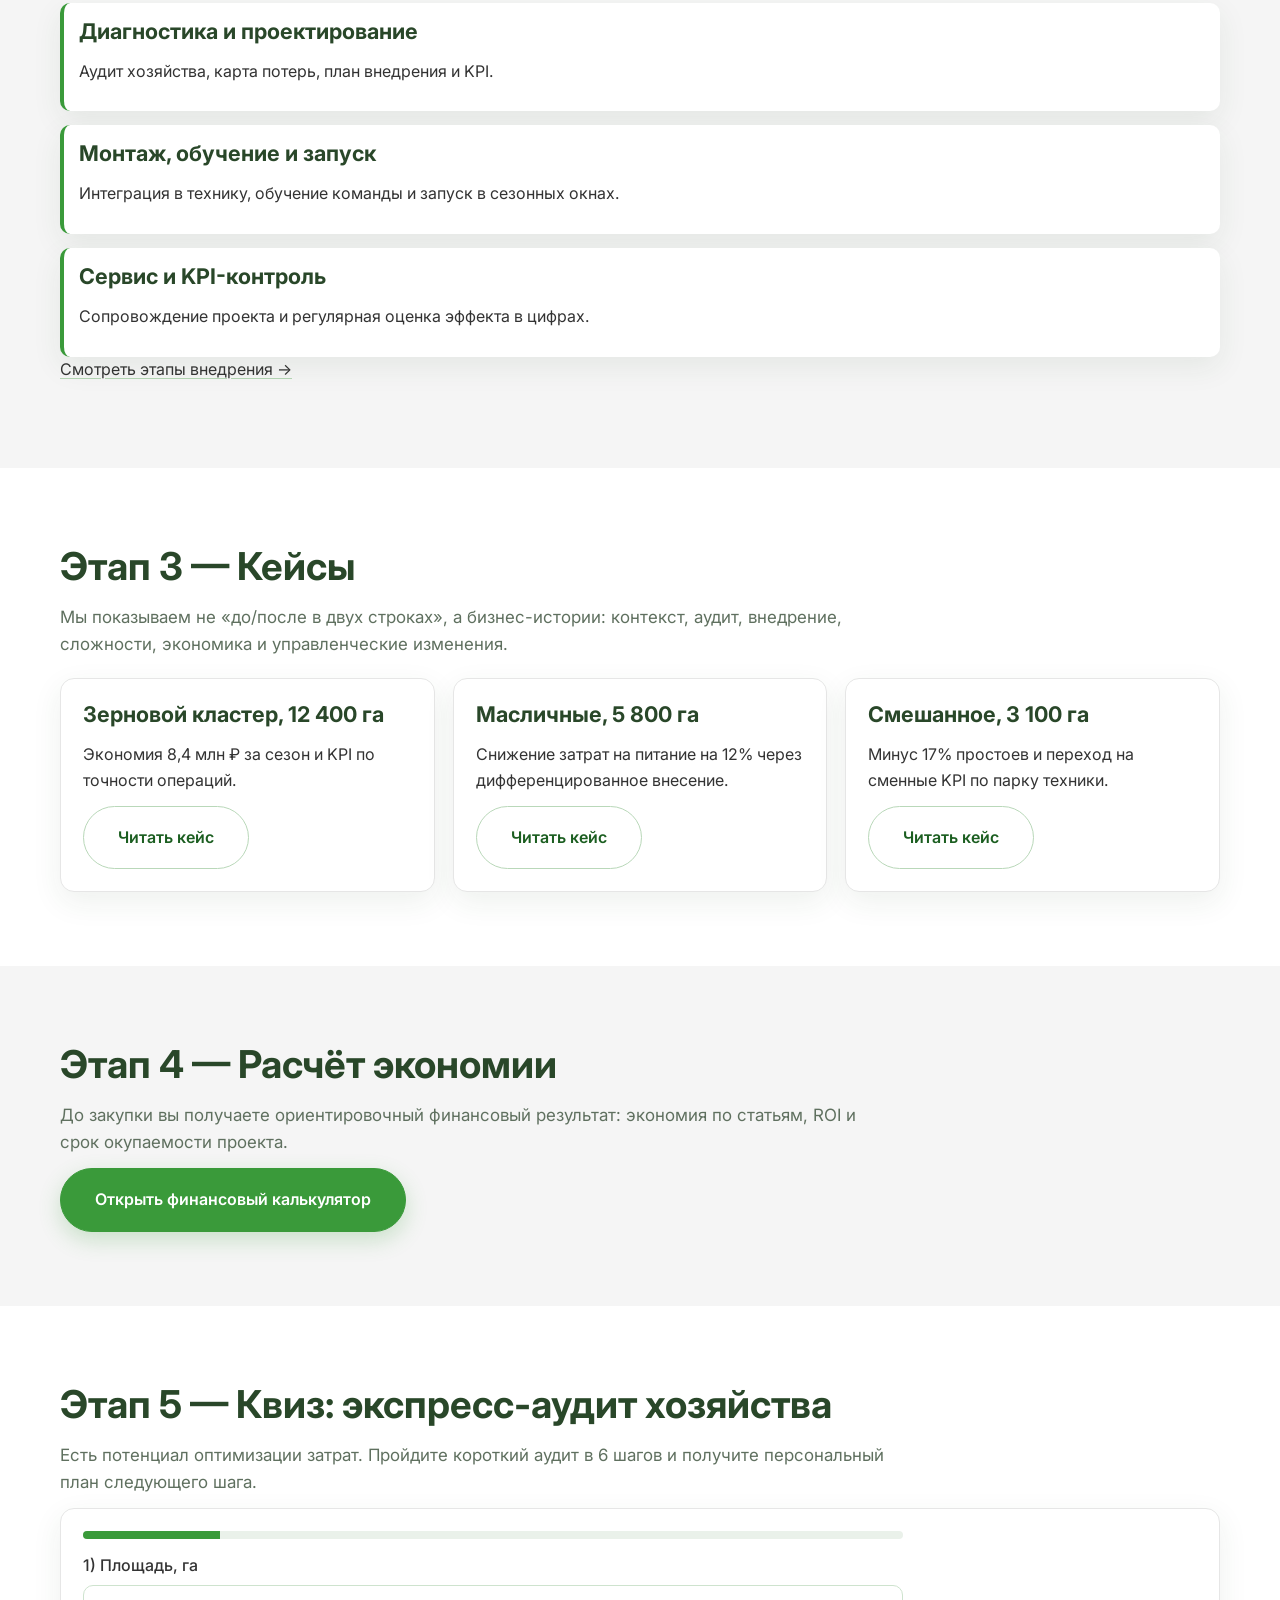
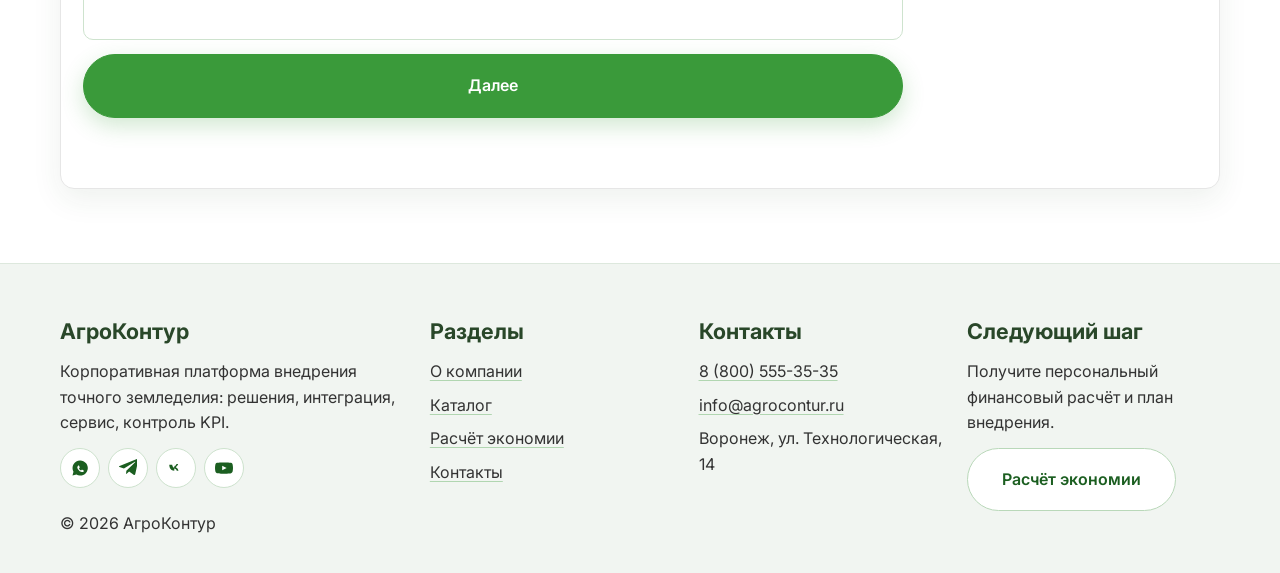
==== commit eb141ee2: "Rebuild site narrative and UX as implementation platform" ====
--- a/index.html
+++ b/index.html
@@ -3,8 +3,8 @@
 <head>
   <meta charset="UTF-8">
   <meta name="viewport" content="width=device-width, initial-scale=1.0">
-  <meta name="description" content="АгроКонтур — дилер и интегратор систем точного земледелия для управляемой экономики хозяйства.">
-  <title>АгроКонтур — точное земледелие под результат</title>
+  <meta name="description" content="АгроКонтур — система внедрения точного земледелия: решения, внедрение, кейсы и расчёт экономии.">
+  <title>АгроКонтур — система внедрения точного земледелия</title>
   <link rel="icon" href="/img/favicon.ico">
   <link rel="stylesheet" href="/css/main.css">
 </head>
@@ -13,43 +13,85 @@
 <main>
   <section class="story hero">
     <div class="container">
-      <h1>Точное земледелие как управляемый финансовый инструмент хозяйства.</h1>
-      <p class="lead">Помогаем агропредприятиям снизить потери, выстроить контроль операций и ускорить окупаемость техники через системное внедрение.</p>
+      <h1>Точное земледелие как управляемая система, а не набор устройств.</h1>
+      <p class="lead">Мы выстраиваем путь клиента от технологической проблемы к экономическому результату: решения, внедрение, контроль KPI и сервис в сезон.</p>
       <div class="hero-actions">
-        <a class="btn-primary" href="/calc/">Рассчитать ROI</a>
-        <a class="btn-secondary" href="/implementation/">Как проходит внедрение</a>
+        <a class="btn-primary" href="/calc/">Расчёт экономии</a>
+        <a class="btn-secondary" href="/contact/">Обсудить проект</a>
       </div>
     </div>
   </section>
 
-  <section class="story">
+  <section class="story" id="stage-solutions">
     <div class="container">
-      <h2>Где хозяйство теряет деньги</h2>
-      <div class="metric-grid">
-        <article class="panel"><p class="metric">до 14%</p><p>Перерасход СЗР и удобрений из‑за одинаковых норм на разных зонах поля.</p></article>
-        <article class="panel"><p class="metric">до 12%</p><p>Потеря производительности смен из‑за ручного вождения и нестабильной траектории.</p></article>
-        <article class="panel"><p class="metric">18%</p><p>Простои и отклонения, когда нет прозрачного контроля техники и регламента сервиса.</p></article>
+      <h2>Этап 1 — Решения</h2>
+      <p class="lead">Сначала определяем, где именно возникают потери: в посеве, внесении или контроле смен. После этого подбираем конфигурацию решения под ваш парк и процессы.</p>
+      <div class="card-grid">
+        <article class="card"><h3>Проблема</h3><p>Перекрытия, пропуски, нестабильная норма внесения и слабый контроль операций.</p></article>
+        <article class="card"><h3>Технология</h3><p>RTK, автопилот, variable rate и телематика в едином контуре управления.</p></article>
+        <article class="card"><h3>Экономика</h3><p>Каждое решение оценивается по прогнозируемой экономии и сроку окупаемости.</p></article>
+      </div>
+      <p><a class="link-inline" href="/solutions/">Перейти к экспертным решениям →</a></p>
+    </div>
+  </section>
+
+  <section class="story alt" id="stage-implementation">
+    <div class="container">
+      <h2>Этап 2 — Внедрение</h2>
+      <p class="lead">Оборудование начинает работать только после правильного запуска. Поэтому внедрение — отдельная услуга с регламентом, сроками и ответственностью.</p>
+      <div class="timeline">
+        <article><h3>Диагностика и проектирование</h3><p>Аудит хозяйства, карта потерь, план внедрения и KPI.</p></article>
+        <article><h3>Монтаж, обучение и запуск</h3><p>Интеграция в технику, обучение команды и запуск в сезонных окнах.</p></article>
+        <article><h3>Сервис и KPI-контроль</h3><p>Сопровождение проекта и регулярная оценка эффекта в цифрах.</p></article>
+      </div>
+      <p><a class="link-inline" href="/implementation/">Смотреть этапы внедрения →</a></p>
+    </div>
+  </section>
+
+  <section class="story" id="stage-cases">
+    <div class="container">
+      <h2>Этап 3 — Кейсы</h2>
+      <p class="lead">Мы показываем не «до/после в двух строках», а бизнес-истории: контекст, аудит, внедрение, сложности, экономика и управленческие изменения.</p>
+      <div class="card-grid">
+        <article class="card"><h3>Зерновой кластер, 12 400 га</h3><p>Экономия 8,4 млн ₽ за сезон и KPI по точности операций.</p><a class="btn-secondary" href="/cases/">Читать кейс</a></article>
+        <article class="card"><h3>Масличные, 5 800 га</h3><p>Снижение затрат на питание на 12% через дифференцированное внесение.</p><a class="btn-secondary" href="/cases/">Читать кейс</a></article>
+        <article class="card"><h3>Смешанное, 3 100 га</h3><p>Минус 17% простоев и переход на сменные KPI по парку техники.</p><a class="btn-secondary" href="/cases/">Читать кейс</a></article>
       </div>
     </div>
   </section>
 
-  <section class="story alt">
+  <section class="story alt" id="stage-calc">
     <div class="container">
-      <h2>Как мы решаем задачу</h2>
-      <div class="card-grid">
-        <article class="card"><div class="icon-circle">1</div><h3>Диагностика</h3><p>Фиксируем точки потерь по операциям, культуре и технике.</p></article>
-        <article class="card"><div class="icon-circle">2</div><h3>Внедрение</h3><p>Подбираем конфигурацию, монтируем, обучаем и запускаем в сезон.</p></article>
-        <article class="card"><div class="icon-circle">3</div><h3>Контроль KPI</h3><p>Сопровождаем проект сервисом и ежемесячной аналитикой по экономике.</p></article>
-      </div>
-      <p><a class="link-inline" href="/solutions/">Смотреть решения по задачам →</a></p>
+      <h2>Этап 4 — Расчёт экономии</h2>
+      <p class="lead">До закупки вы получаете ориентировочный финансовый результат: экономия по статьям, ROI и срок окупаемости проекта.</p>
+      <a class="btn-primary" href="/calc/">Открыть финансовый калькулятор</a>
     </div>
   </section>
 
-  <section class="story">
+  <section class="story" id="stage-quiz">
     <div class="container">
-      <h2>Следующий шаг</h2>
-      <p class="lead">Сделайте предварительный расчёт окупаемости и получите детализированную финансовую модель под ваш парк техники.</p>
-      <a class="btn-primary" href="/calc/">Открыть калькулятор ROI</a>
+      <h2>Этап 5 — Квиз: экспресс-аудит хозяйства</h2>
+      <p class="lead">Есть потенциал оптимизации затрат. Пройдите короткий аудит в 6 шагов и получите персональный план следующего шага.</p>
+      <article class="card quiz-wrap" id="quiz-widget">
+        <!-- Вставьте ваш Formspree endpoint -->
+        <form id="quiz-form" class="form" data-ajax-form="true" method="POST" action="https://formspree.io/f/XXXXXXXX">
+          <div class="quiz-progress"><span id="quiz-progress-bar"></span></div>
+
+          <div class="quiz-step active" data-step="1"><label>1) Площадь, га<input name="quiz_area" type="number" required></label></div>
+          <div class="quiz-step" data-step="2"><label>2) Основные операции<select name="quiz_ops" required><option value="">Выберите</option><option>Посев</option><option>Внесение удобрений</option><option>Опрыскивание</option><option>Комплексно</option></select></label></div>
+          <div class="quiz-step" data-step="3"><label>3) Есть ли RTK / автопилот<select name="quiz_nav" required><option value="">Выберите</option><option>Нет</option><option>Частично</option><option>Полностью</option></select></label></div>
+          <div class="quiz-step" data-step="4"><label>4) Контроль внесения<select name="quiz_control" required><option value="">Выберите</option><option>Нет</option><option>Частично</option><option>Полный контроль</option></select></label></div>
+          <div class="quiz-step" data-step="5"><label>5) Тип удобрений<select name="quiz_fert_type" required><option value="">Выберите</option><option>Азотные</option><option>Фосфорные</option><option>Калийные</option><option>Комплексные</option></select></label></div>
+          <div class="quiz-step" data-step="6"><label>6) Контакт (телефон или e-mail)<input name="quiz_contact" required></label></div>
+
+          <div class="quiz-nav">
+            <button class="btn-secondary" type="button" id="quiz-prev">Назад</button>
+            <button class="btn-primary" type="button" id="quiz-next">Далее</button>
+            <button class="btn-primary" type="submit" id="quiz-submit" style="display:none;">Отправить аудит</button>
+          </div>
+          <p class="form-status"></p>
+        </form>
+      </article>
     </div>
   </section>
 </main>
--- a/css/main.css
+++ b/css/main.css
@@ -7,31 +7,26 @@
   --green-dark: #1b5e20;
   --text: #333333;
   --border: #e6e6e6;
-  --shadow: 0 10px 30px rgba(36, 65, 36, 0.08);
+  --shadow: 0 10px 30px rgba(39, 74, 39, .08);
 }
 
 * { box-sizing: border-box; }
-
 html, body {
   margin: 0;
   padding: 0;
   font-family: 'Inter', 'Roboto', sans-serif;
-  font-size: 16px;
+  color: var(--text);
   line-height: 1.6;
-  color: var(--text);
   background: var(--bg);
 }
 
-body { position: relative; }
-
 body::before {
-  content: "";
+  content: '';
   position: fixed;
   inset: 0;
-  background-image: url("../assets/img/agro-pattern.svg");
-  background-repeat: repeat;
+  background: url('/assets/img/agro-pattern.svg') repeat;
   background-size: 700px;
-  opacity: 0.07;
+  opacity: .06;
   filter: grayscale(1) saturate(0.2);
   pointer-events: none;
   z-index: -1;
@@ -39,227 +34,185 @@
 
 a { color: inherit; text-decoration: none; }
 
-.container {
-  max-width: 1200px;
-  margin: 0 auto;
-  padding: 0 20px;
-}
-
+.container { max-width: 1200px; margin: 0 auto; padding: 0 20px; }
+.story { padding: 74px 0; }
+.story.alt { background: var(--muted); }
 main { overflow: hidden; }
 
-.story {
-  padding: 72px 0;
-}
-
-.story.alt {
-  background: var(--muted);
-  border-top: 1px solid #f0f0f0;
-  border-bottom: 1px solid #f0f0f0;
-}
-
-h1, h2, h3 { line-height: 1.25; margin: 0 0 14px; color: #284528; }
-h1 { font-size: clamp(2rem, 4.3vw, 3.7rem); }
-h2 { font-size: clamp(1.5rem, 2.8vw, 2.35rem); }
-h3 { font-size: clamp(1.15rem, 2.2vw, 1.4rem); }
-p { margin: 0 0 14px; max-width: 74ch; }
-
-.lead { color: #5c6c5c; font-size: 1.06rem; }
+h1,h2,h3 { margin: 0 0 14px; line-height: 1.25; color: #294729; }
+h1 { font-size: clamp(2rem,4.3vw,3.8rem); }
+h2 { font-size: clamp(1.6rem,3vw,2.4rem); }
+h3 { font-size: clamp(1.12rem,2.3vw,1.35rem); }
+p { margin: 0 0 12px; max-width: 76ch; }
+.lead { color: #5f705f; font-size: 1.06rem; }
 
 .site-header {
-  position: sticky;
-  top: 0;
-  z-index: 120;
-  background: rgba(255, 255, 255, 0.97);
+  position: sticky; top: 0; z-index: 120;
+  background: rgba(255,255,255,.97);
   border-bottom: 1px solid #d7ead7;
-  transition: all .25s ease;
-}
-
+}
 .site-header::before {
-  content: "";
-  position: absolute;
-  left: 0; right: 0; top: 0;
-  height: 2px;
-  background: linear-gradient(90deg, var(--green), var(--green-dark));
-}
-
-.header-inner {
-  min-height: 82px;
-  display: flex;
-  gap: 16px;
-  align-items: center;
-  transition: min-height .25s ease;
-}
-
-.site-header.is-shrink .header-inner { min-height: 68px; }
-
-.brand { display: flex; align-items: center; gap: 10px; }
+  content: ''; position: absolute; left: 0; right: 0; top: 0; height: 2px;
+  background: linear-gradient(90deg,var(--green),var(--green-dark));
+}
+.header-inner { min-height: 84px; display: flex; align-items: center; gap: 16px; transition: min-height .2s ease; }
+.site-header.is-shrink .header-inner { min-height: 70px; }
+
+.brand { display: flex; gap: 10px; align-items: center; }
 .brand-mark {
   width: 44px; height: 44px; border-radius: 50%;
-  display: grid; place-items: center;
-  background: linear-gradient(140deg, #5db95d, var(--green-dark));
-  color: #fff; font-weight: 700;
+  display: grid; place-items: center; color: #fff; font-weight: 700;
+  background: linear-gradient(140deg,#67b967,var(--green-dark));
 }
 .brand-text { display: grid; }
-.brand-text small { color: #6f7f6f; font-size: .75rem; }
-
-.site-nav { display: flex; gap: 14px; margin-left: auto; }
-
+.brand-text small { font-size: .75rem; color: #6d7d6d; }
+
+.site-nav { margin-left: auto; display: flex; gap: 18px; }
 .link-inline, .site-nav a, .footer-links a {
   text-decoration: underline;
-  text-decoration-color: rgba(58, 154, 58, .35);
+  text-decoration-color: rgba(58,154,58,.35);
   text-underline-offset: 3px;
-  transition: color .2s ease, text-decoration-color .2s ease;
-}
-
+  transition: .2s;
+}
 .link-inline:hover, .site-nav a:hover, .site-nav a.active, .footer-links a:hover {
-  color: var(--green-dark);
-  text-decoration-color: var(--green-dark);
+  color: var(--green-dark); text-decoration-color: var(--green-dark);
 }
 
 .btn-primary, .btn-secondary {
   min-height: 58px;
   padding: 18px 34px;
-  border-radius: 36px;
-  font-size: 17px;
+  border-radius: 38px;
+  font-size: 16px;
   font-weight: 600;
   display: inline-flex;
   align-items: center;
   justify-content: center;
-  transition: transform .2s ease, box-shadow .2s ease, background .2s ease, color .2s ease;
-}
-
+  transition: .22s ease;
+}
 .btn-primary {
   background: var(--green);
   color: #fff;
   border: 1px solid var(--green);
-  box-shadow: 0 8px 20px rgba(58, 154, 58, .22);
-}
-
-.btn-primary:hover { background: var(--green-dark); transform: translateY(-2px); box-shadow: 0 14px 24px rgba(27, 94, 32, .2); }
-
-.btn-secondary {
-  background: #fff;
-  color: var(--green-dark);
-  border: 1px solid #b7d7b7;
-}
-
+  box-shadow: 0 8px 22px rgba(58,154,58,.23);
+}
+.btn-primary:hover { background: var(--green-dark); transform: translateY(-2px); box-shadow: 0 14px 25px rgba(27,94,32,.2); }
+.btn-secondary { background: #fff; color: var(--green-dark); border: 1px solid #b9d8b9; }
 .btn-secondary:hover { transform: translateY(-2px); box-shadow: var(--shadow); }
 
 .menu-toggle { display: none; }
 
 .hero {
-  min-height: calc(100vh - 82px);
+  min-height: calc(100vh - 84px);
+  display: grid; align-items: center;
+  color: #fff; position: relative;
+  background: url('https://images.unsplash.com/photo-1464226184884-fa280b87c399?auto=format&fit=crop&w=2400&q=80') center/cover no-repeat;
+  overflow: hidden;
+}
+.hero::before {
+  content:''; position:absolute; inset:0;
+  background: linear-gradient(to bottom, rgba(0,0,0,.35), rgba(0,0,0,.7));
+  z-index: 1;
+}
+.hero::after {
+  content:''; position:absolute; inset:-2%; background: inherit;
+  transform: scale(1.04); animation: heroZoom 14s ease-in-out infinite alternate;
+  z-index: 0;
+}
+.hero .container { position: relative; z-index: 2; }
+.hero h1, .hero .lead, .hero .hero-actions { opacity: 0; transform: translateY(16px); animation: fadeUp .8s ease forwards; }
+.hero .lead { animation-delay: .2s; color: #eef5ee; }
+.hero .hero-actions { animation-delay: .4s; margin-top: 8px; display: flex; gap: 12px; flex-wrap: wrap; }
+
+.card-grid, .metric-grid {
+  margin-top: 20px;
   display: grid;
-  align-items: center;
-  color: #fff;
-  position: relative;
-  background: url('https://images.unsplash.com/photo-1500382017468-9049fed747ef?auto=format&fit=crop&w=2200&q=80') center/cover no-repeat;
-  overflow: hidden;
-}
-
-.hero::before {
-  content: "";
-  position: absolute;
-  inset: 0;
-  background: linear-gradient(to bottom, rgba(20, 50, 20, .35), rgba(20, 50, 20, .7));
-  z-index: 1;
-}
-.hero::after {
-  content: "";
-  position: absolute;
-  inset: -2%;
-  background: inherit;
-  transform: scale(1.04);
-  animation: heroZoom 14s ease-in-out infinite alternate;
-  z-index: 0;
-}
-.hero .container { position: relative; z-index: 2; }
-.hero h1, .hero .lead, .hero .hero-actions { opacity: 0; transform: translateY(18px); animation: fadeUp .8s ease forwards; }
-.hero .lead { animation-delay: .2s; color: #eff7ef; }
-.hero .hero-actions { animation-delay: .4s; display: flex; gap: 12px; flex-wrap: wrap; margin-top: 10px; }
-
-.metric-grid, .card-grid {
-  display: grid;
-  grid-template-columns: repeat(3, minmax(0,1fr));
+  grid-template-columns: repeat(3,minmax(0,1fr));
   gap: 18px;
-  margin-top: 20px;
-}
-
+}
 .card, .panel {
   background: #fff;
   border: 1px solid var(--border);
   border-radius: 14px;
   box-shadow: var(--shadow);
   padding: 22px;
-  transition: transform .25s ease, box-shadow .25s ease;
-}
-.card:hover, .panel:hover { transform: translateY(-4px); box-shadow: 0 16px 36px rgba(30,60,30,.12); }
-
+  transition: .25s ease;
+}
+.card:hover, .panel:hover { transform: translateY(-4px); box-shadow: 0 18px 32px rgba(35,62,35,.12); }
+.metric { font-size: 2rem; color: var(--green-dark); font-weight: 700; margin: 0 0 8px; }
 .icon-circle {
-  width: 46px; height: 46px; border-radius: 50%;
+  width: 44px; height: 44px; border-radius: 50%;
   display: grid; place-items: center;
-  background: #eef7ee; border: 1px solid #d7ead7;
+  background: #ecf7ec; border: 1px solid #d3e8d3;
   color: var(--green-dark); font-weight: 700; margin-bottom: 10px;
 }
 
-.metric { color: var(--green-dark); font-size: 2rem; font-weight: 700; margin: 0 0 8px; }
-
-.timeline { display: grid; gap: 14px; margin-top: 16px; }
+.timeline { display: grid; gap: 14px; margin-top: 14px; }
 .timeline article {
-  background: #fff;
   border-left: 4px solid var(--green);
   border-radius: 10px;
-  padding: 16px;
+  background: #fff;
   box-shadow: var(--shadow);
-}
-
+  padding: 15px;
+}
+
+.table-wrap { overflow: auto; }
 table { width: 100%; border-collapse: collapse; }
 th, td { border-bottom: 1px solid var(--border); padding: 12px; text-align: left; }
 
-.form { display: grid; gap: 14px; max-width: 740px; }
+.form { max-width: 820px; display: grid; gap: 14px; }
+.form-grid { display: grid; grid-template-columns: repeat(2,minmax(0,1fr)); gap: 12px; }
 .form label { display: grid; gap: 6px; font-weight: 500; }
-.form-hint { font-size: .88rem; color: #738073; font-weight: 400; }
+.form-hint { font-size: .85rem; color: #758475; font-weight: 400; }
 input, select, textarea, button {
   width: 100%;
-  border: 1px solid #cfe4cf;
+  border: 1px solid #cee3ce;
   border-radius: 10px;
   padding: 14px;
+  background: #fff;
+  color: var(--text);
   font: inherit;
-  color: var(--text);
-  background: #fff;
 }
 button { cursor: pointer; }
-.form-status { font-size: .95rem; min-height: 22px; }
+.form-status { min-height: 22px; font-size: .95rem; }
 .form-status.success { color: var(--green-dark); }
 .form-status.error { color: #a13a3a; }
 
 .calc-result {
   margin-top: 16px;
-  padding: 18px;
   background: #f7fbf7;
-  border: 1px solid #dbeedb;
+  border: 1px solid #dcefdc;
   border-radius: 12px;
-}
-.calc-result strong { color: var(--green-dark); }
-
-.accordion { display: grid; gap: 14px; margin-top: 20px; }
-.acc-item { border: 1px solid var(--border); border-radius: 12px; background: #fff; box-shadow: var(--shadow); overflow: hidden; }
-.acc-trigger { background: #fff; border: none; border-bottom: 1px solid transparent; min-height: 62px; padding: 16px 18px; text-align: left; font-weight: 600; }
-.acc-content { padding: 0 18px 18px; display: none; }
+  padding: 16px;
+}
+.result-grid { display: grid; grid-template-columns: repeat(3,minmax(0,1fr)); gap: 10px; margin-top: 10px; }
+.result-item { background: #fff; border: 1px solid var(--border); border-radius: 10px; padding: 12px; }
+.result-item strong { color: var(--green-dark); font-size: 1.2rem; }
+
+.acc-list { display: grid; gap: 14px; margin-top: 18px; }
+.acc-item { background: #fff; border: 1px solid var(--border); border-radius: 12px; box-shadow: var(--shadow); overflow: hidden; }
+.acc-trigger {
+  border: none; background: #fff; min-height: 62px; padding: 16px 18px;
+  text-align: left; font-weight: 600;
+}
+.acc-content { display: none; padding: 0 18px 18px; }
 .acc-item.open .acc-content { display: block; }
-.acc-item.open .acc-trigger { border-bottom-color: var(--border); }
-
-.site-footer {
-  padding: 54px 0 24px;
-  background: #f2f5f2;
-  border-top: 1px solid #dde7dd;
-}
-.footer-grid { display: grid; grid-template-columns: 1.3fr 1fr 1fr 1fr; gap: 16px; }
+
+.quiz-wrap { display: grid; gap: 14px; }
+.quiz-progress { height: 8px; background: #eaf1ea; border-radius: 999px; overflow: hidden; }
+.quiz-progress > span { display: block; height: 100%; background: var(--green); width: 0%; transition: width .3s ease; }
+.quiz-step { display: none; }
+.quiz-step.active { display: block; }
+.quiz-nav { display: flex; gap: 10px; flex-wrap: wrap; }
+
+.site-footer { background: #f1f5f1; border-top: 1px solid #dde8dd; padding: 54px 0 24px; }
+.footer-grid { display: grid; grid-template-columns: 1.4fr 1fr 1fr 1fr; gap: 16px; }
 .footer-links, .site-footer ul { list-style: none; margin: 0; padding: 0; display: grid; gap: 8px; }
 .socials { display: flex; gap: 8px; margin-top: 8px; }
 .socials a {
-  width: 40px; height: 40px; border-radius: 50%; display: grid; place-items: center;
-  border: 1px solid #cce2cc; background: #fff; color: var(--green-dark); transition: all .2s ease;
+  width: 40px; height: 40px; border-radius: 50%;
+  display: grid; place-items: center;
+  border: 1px solid #cde2cd; background: #fff; color: var(--green-dark);
+  transition: .2s ease;
 }
 .socials a:hover { background: var(--green); color: #fff; transform: translateY(-2px); }
 .socials svg { width: 18px; height: 18px; }
@@ -270,38 +223,36 @@
 .reveal.is-visible { opacity: 1; transform: translateY(0); }
 
 @keyframes fadeUp { to { opacity: 1; transform: translateY(0); } }
-@keyframes heroZoom { from { transform: scale(1.03);} to { transform: scale(1.09);} }
+@keyframes heroZoom { from { transform: scale(1.03);} to { transform: scale(1.08);} }
 
 @media (max-width: 1024px) {
-  .metric-grid, .card-grid, .footer-grid { grid-template-columns: 1fr 1fr; }
+  .card-grid, .metric-grid, .result-grid { grid-template-columns: repeat(2,minmax(0,1fr)); }
+  .footer-grid { grid-template-columns: repeat(2,minmax(0,1fr)); }
 }
 
 @media (max-width: 768px) {
   .story { padding: 56px 0; }
   .site-nav {
     display: none;
-    position: absolute;
-    top: 66px; left: 20px; right: 20px;
-    background: #fff; border: 1px solid var(--border); border-radius: 12px; padding: 14px;
-    box-shadow: var(--shadow);
-    flex-direction: column;
+    position: absolute; top: 68px; left: 20px; right: 20px;
+    background: #fff; border: 1px solid var(--border); border-radius: 12px;
+    box-shadow: var(--shadow); padding: 14px; flex-direction: column;
   }
   .site-nav.is-open { display: flex; }
   .menu-toggle {
-    display: inline-flex; margin-left: auto; width: 44px; height: 44px; border-radius: 10px;
+    display: inline-flex; width: 44px; height: 44px;
     align-items: center; justify-content: center;
-    background: #fff; border: 1px solid #cfe4cf; color: var(--green-dark);
+    margin-left: auto; border: 1px solid #cde3cd; background: #fff; border-radius: 10px;
   }
   .header-cta { display: none; }
-  .metric-grid, .card-grid, .footer-grid { grid-template-columns: 1fr; }
+  .card-grid, .metric-grid, .footer-grid, .result-grid, .form-grid { grid-template-columns: 1fr; }
+  .btn-primary, .btn-secondary { width: 100%; }
   .mobile-cta { display: block; }
   body { padding-bottom: 84px; }
-  .btn-primary, .btn-secondary { width: 100%; }
 }
 
 @media (max-width: 480px) {
   html, body { font-size: 15px; }
   .container { padding: 0 16px; }
-  .hero { min-height: 76vh; }
-  .card, .panel { padding: 16px; }
-}
+  .hero { min-height: 78vh; }
+}
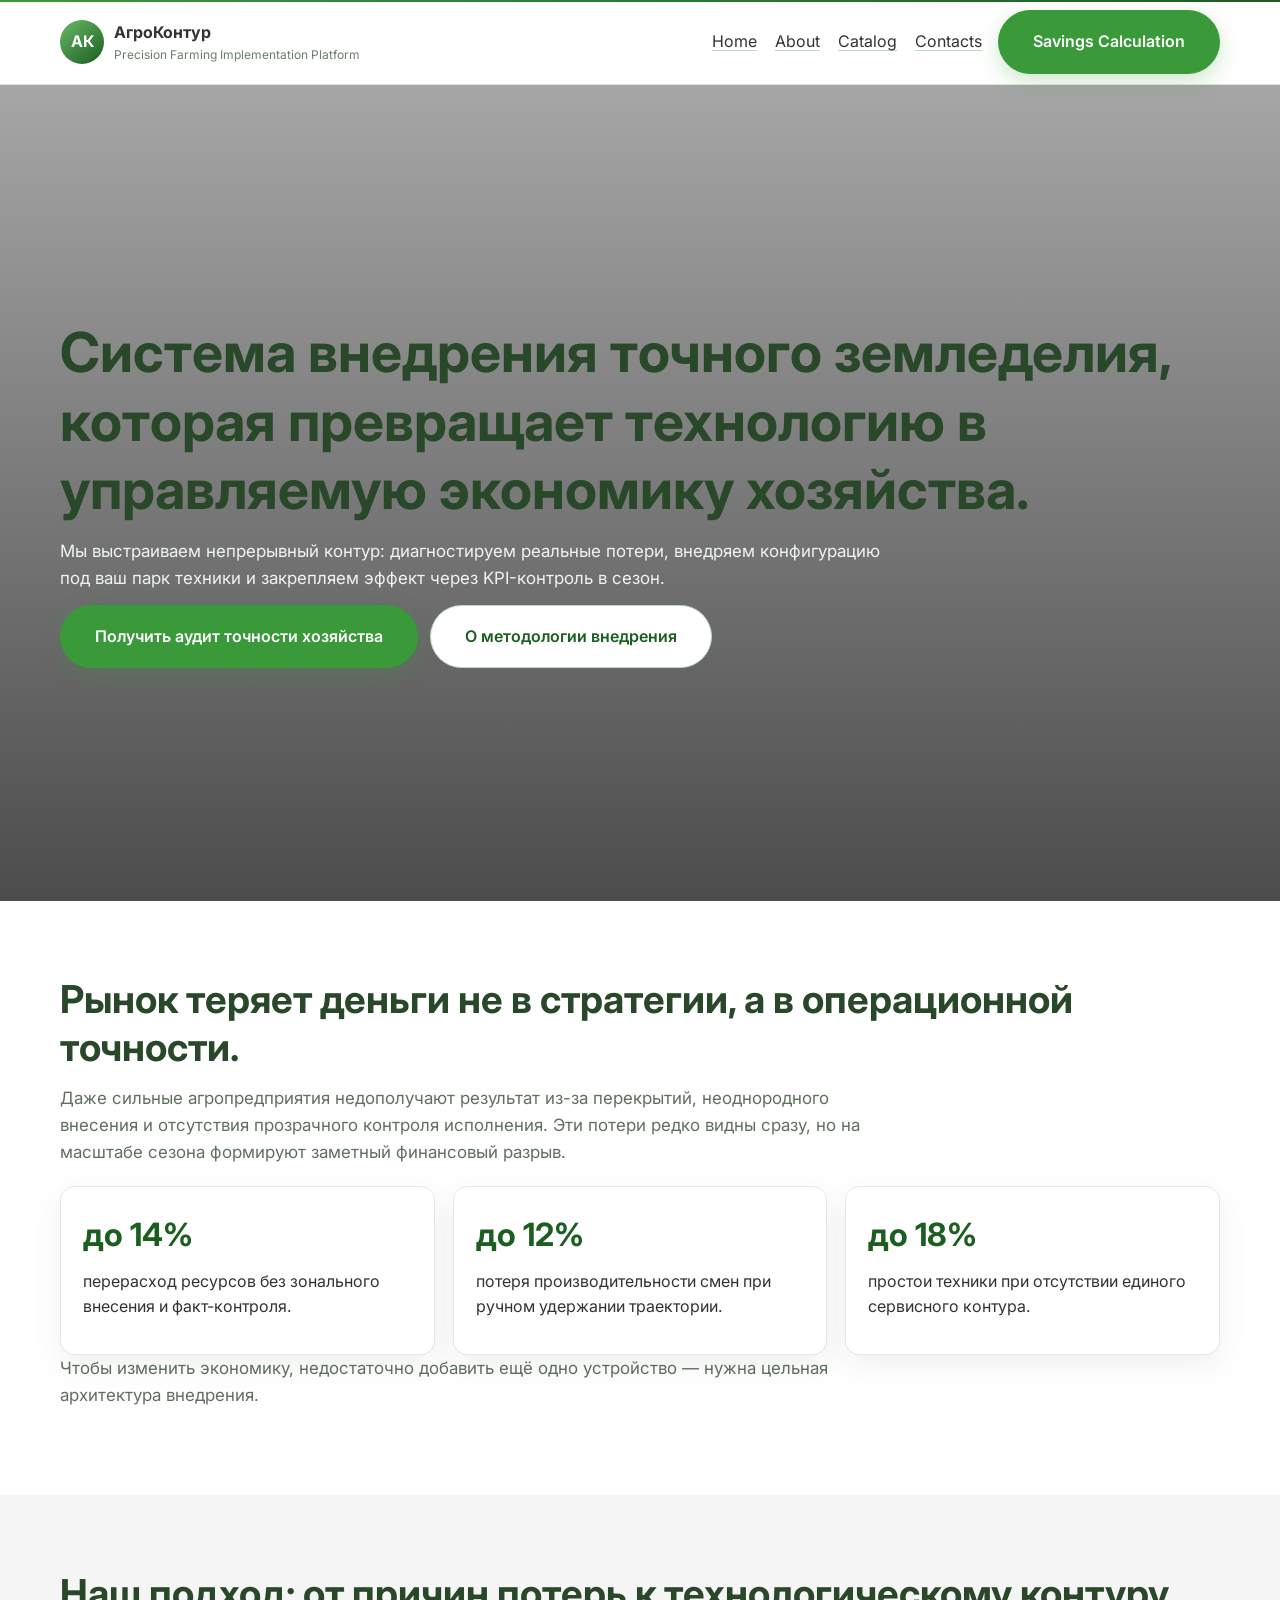
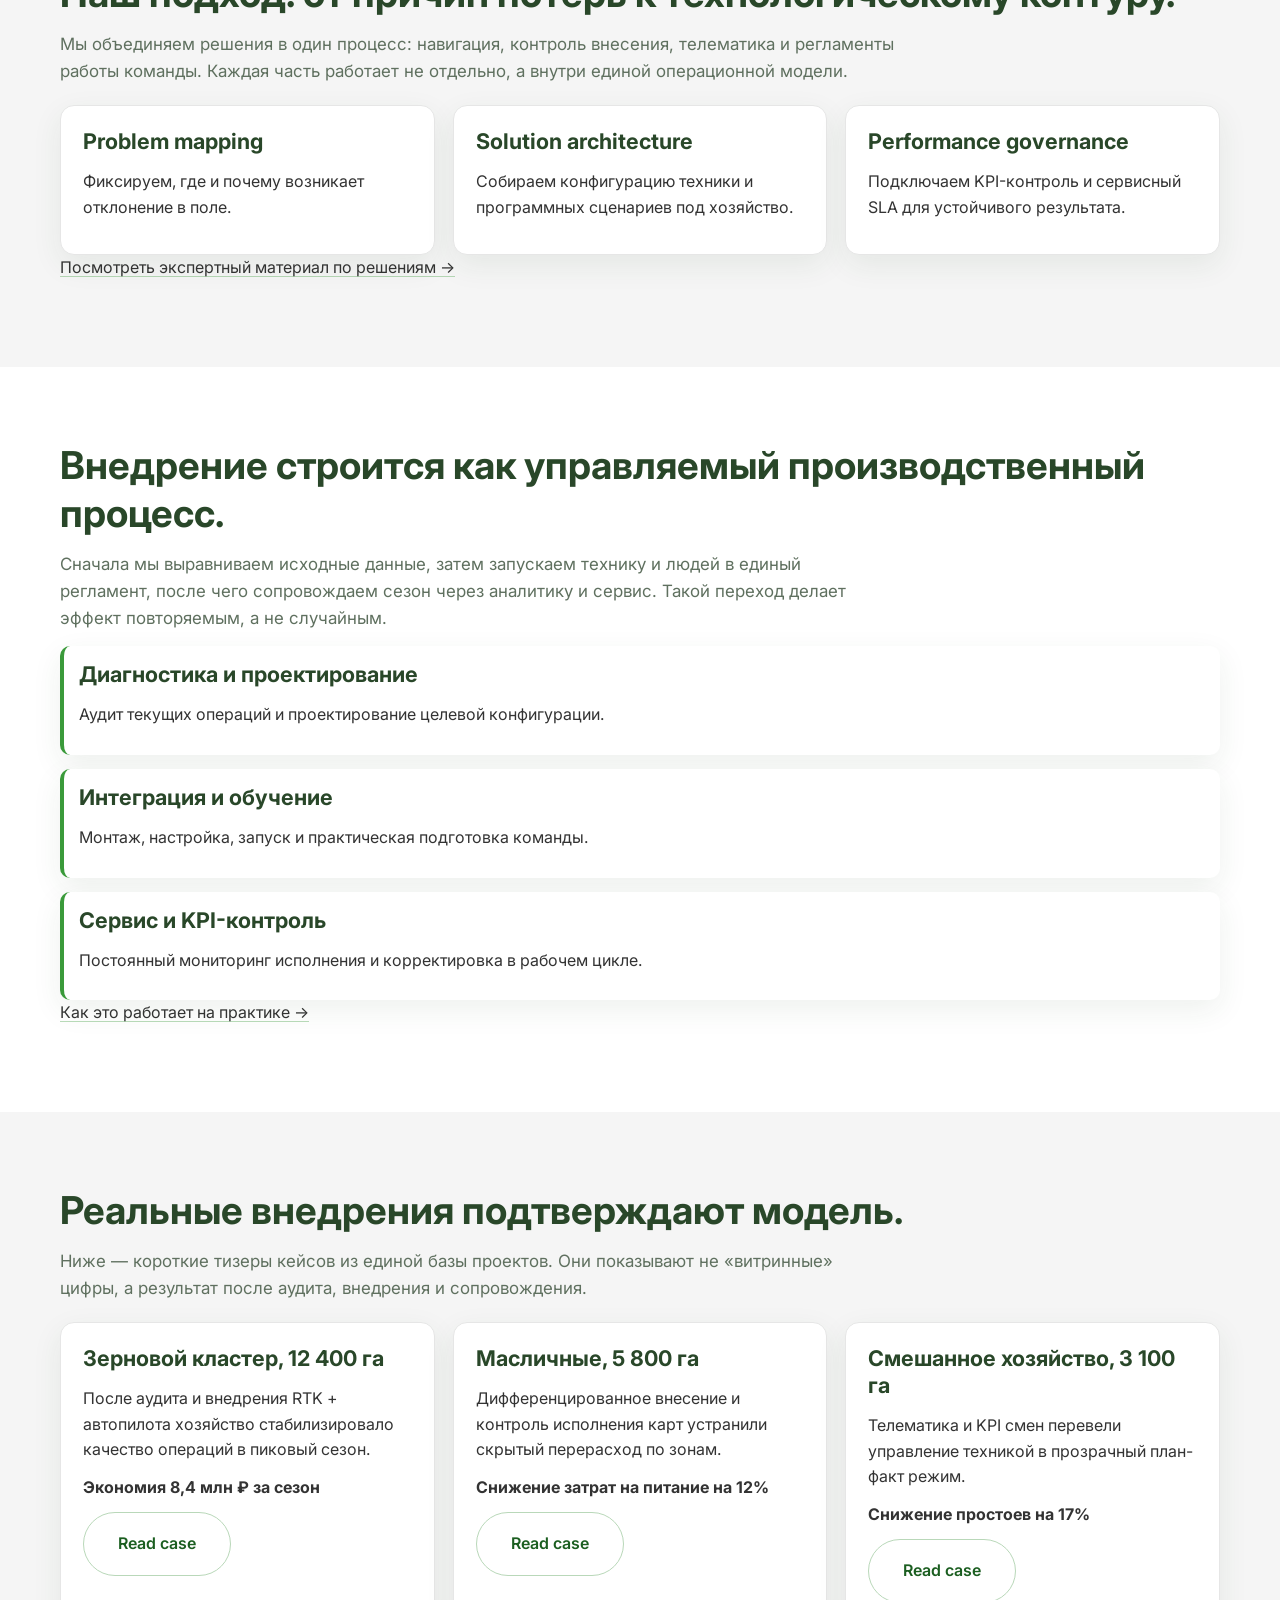
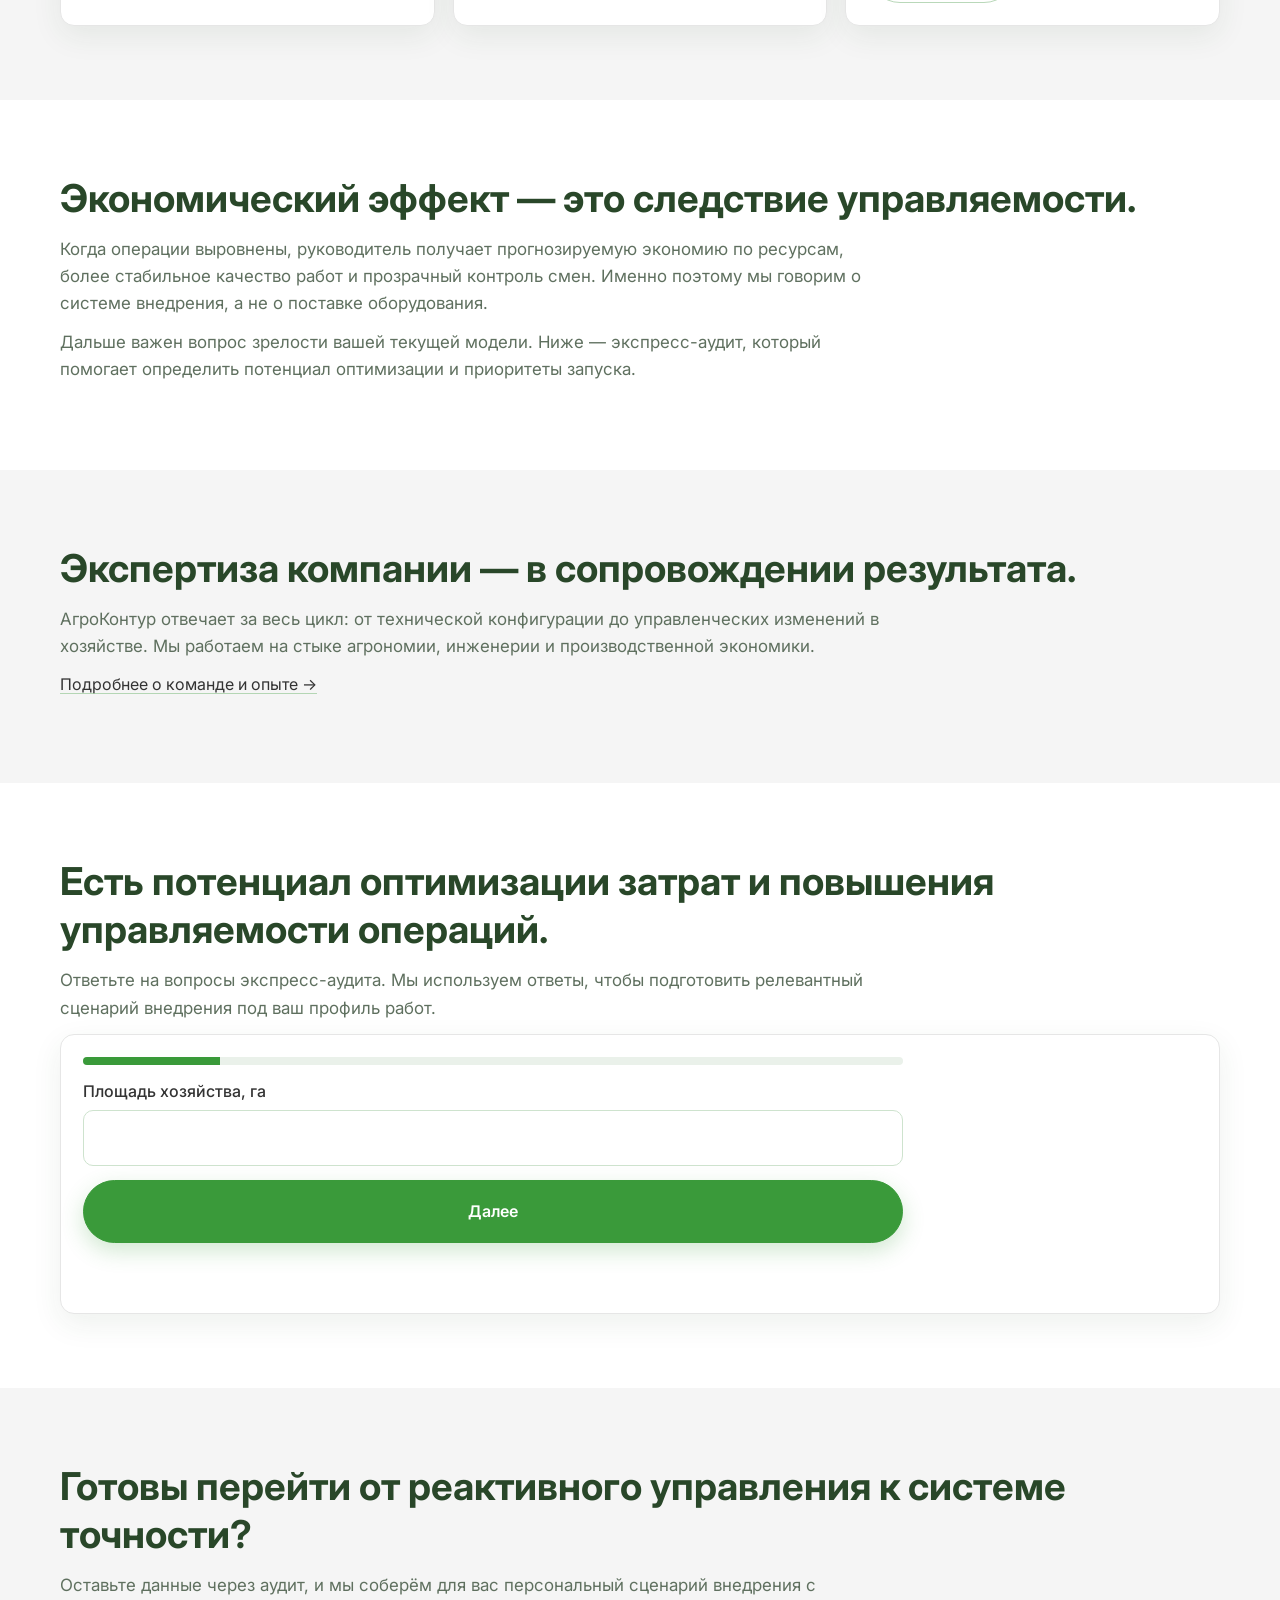
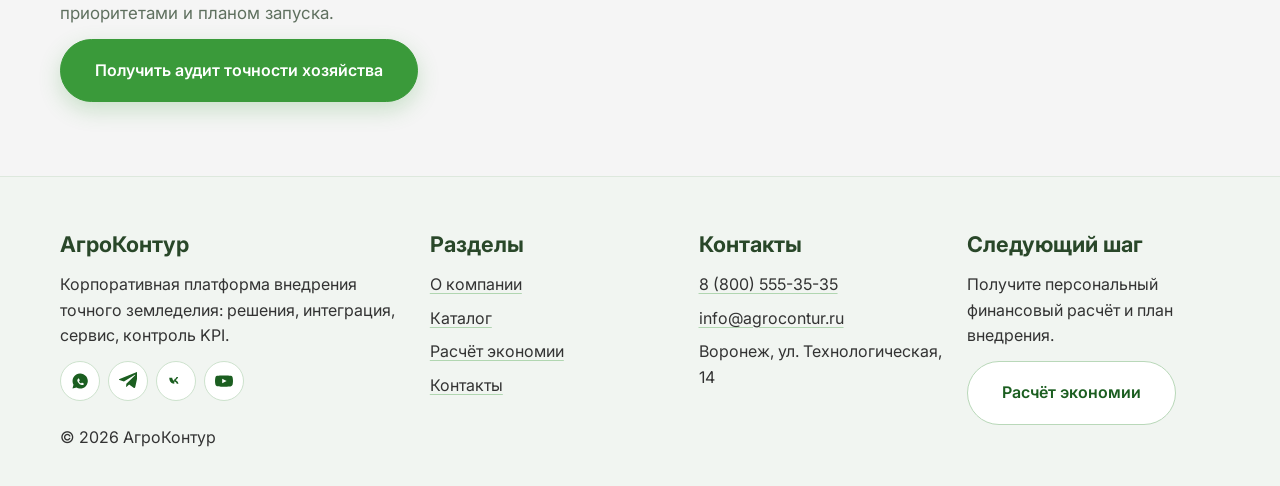
==== commit d77978fd: "Finalize PR update with continuous homepage narrative and synced UX logic" ====
--- a/index.html
+++ b/index.html
@@ -3,8 +3,8 @@
 <head>
   <meta charset="UTF-8">
   <meta name="viewport" content="width=device-width, initial-scale=1.0">
-  <meta name="description" content="АгроКонтур — система внедрения точного земледелия: решения, внедрение, кейсы и расчёт экономии.">
-  <title>АгроКонтур — система внедрения точного земледелия</title>
+  <meta name="description" content="АгроКонтур — непрерывная система внедрения точного земледелия: от проблемы рынка до управляемой экономики хозяйства.">
+  <title>АгроКонтур — Precision Farming Implementation</title>
   <link rel="icon" href="/img/favicon.ico">
   <link rel="stylesheet" href="/css/main.css">
 </head>
@@ -13,89 +13,115 @@
 <main>
   <section class="story hero">
     <div class="container">
-      <h1>Точное земледелие как управляемая система, а не набор устройств.</h1>
-      <p class="lead">Мы выстраиваем путь клиента от технологической проблемы к экономическому результату: решения, внедрение, контроль KPI и сервис в сезон.</p>
+      <h1>Система внедрения точного земледелия, которая превращает технологию в управляемую экономику хозяйства.</h1>
+      <p class="lead">Мы выстраиваем непрерывный контур: диагностируем реальные потери, внедряем конфигурацию под ваш парк техники и закрепляем эффект через KPI-контроль в сезон.</p>
       <div class="hero-actions">
-        <a class="btn-primary" href="/calc/">Расчёт экономии</a>
-        <a class="btn-secondary" href="/contact/">Обсудить проект</a>
+        <a class="btn-primary" href="#quiz-audit">Получить аудит точности хозяйства</a>
+        <a class="btn-secondary" href="/about/">О методологии внедрения</a>
       </div>
     </div>
   </section>
 
-  <section class="story" id="stage-solutions">
+  <section class="story">
     <div class="container">
-      <h2>Этап 1 — Решения</h2>
-      <p class="lead">Сначала определяем, где именно возникают потери: в посеве, внесении или контроле смен. После этого подбираем конфигурацию решения под ваш парк и процессы.</p>
-      <div class="card-grid">
-        <article class="card"><h3>Проблема</h3><p>Перекрытия, пропуски, нестабильная норма внесения и слабый контроль операций.</p></article>
-        <article class="card"><h3>Технология</h3><p>RTK, автопилот, variable rate и телематика в едином контуре управления.</p></article>
-        <article class="card"><h3>Экономика</h3><p>Каждое решение оценивается по прогнозируемой экономии и сроку окупаемости.</p></article>
+      <h2>Рынок теряет деньги не в стратегии, а в операционной точности.</h2>
+      <p class="lead">Даже сильные агропредприятия недополучают результат из-за перекрытий, неоднородного внесения и отсутствия прозрачного контроля исполнения. Эти потери редко видны сразу, но на масштабе сезона формируют заметный финансовый разрыв.</p>
+      <div class="metric-grid">
+        <article class="panel"><p class="metric">до 14%</p><p>перерасход ресурсов без зонального внесения и факт-контроля.</p></article>
+        <article class="panel"><p class="metric">до 12%</p><p>потеря производительности смен при ручном удержании траектории.</p></article>
+        <article class="panel"><p class="metric">до 18%</p><p>простои техники при отсутствии единого сервисного контура.</p></article>
       </div>
-      <p><a class="link-inline" href="/solutions/">Перейти к экспертным решениям →</a></p>
+      <p class="lead">Чтобы изменить экономику, недостаточно добавить ещё одно устройство — нужна цельная архитектура внедрения.</p>
     </div>
   </section>
 
-  <section class="story alt" id="stage-implementation">
+  <section class="story alt">
     <div class="container">
-      <h2>Этап 2 — Внедрение</h2>
-      <p class="lead">Оборудование начинает работать только после правильного запуска. Поэтому внедрение — отдельная услуга с регламентом, сроками и ответственностью.</p>
-      <div class="timeline">
-        <article><h3>Диагностика и проектирование</h3><p>Аудит хозяйства, карта потерь, план внедрения и KPI.</p></article>
-        <article><h3>Монтаж, обучение и запуск</h3><p>Интеграция в технику, обучение команды и запуск в сезонных окнах.</p></article>
-        <article><h3>Сервис и KPI-контроль</h3><p>Сопровождение проекта и регулярная оценка эффекта в цифрах.</p></article>
+      <h2>Наш подход: от причин потерь к технологическому контуру.</h2>
+      <p class="lead">Мы объединяем решения в один процесс: навигация, контроль внесения, телематика и регламенты работы команды. Каждая часть работает не отдельно, а внутри единой операционной модели.</p>
+      <div class="card-grid">
+        <article class="card"><h3>Problem mapping</h3><p>Фиксируем, где и почему возникает отклонение в поле.</p></article>
+        <article class="card"><h3>Solution architecture</h3><p>Собираем конфигурацию техники и программных сценариев под хозяйство.</p></article>
+        <article class="card"><h3>Performance governance</h3><p>Подключаем KPI-контроль и сервисный SLA для устойчивого результата.</p></article>
       </div>
-      <p><a class="link-inline" href="/implementation/">Смотреть этапы внедрения →</a></p>
+      <p><a class="link-inline" href="/solutions/">Посмотреть экспертный материал по решениям →</a></p>
     </div>
   </section>
 
-  <section class="story" id="stage-cases">
+  <section class="story">
     <div class="container">
-      <h2>Этап 3 — Кейсы</h2>
-      <p class="lead">Мы показываем не «до/после в двух строках», а бизнес-истории: контекст, аудит, внедрение, сложности, экономика и управленческие изменения.</p>
-      <div class="card-grid">
-        <article class="card"><h3>Зерновой кластер, 12 400 га</h3><p>Экономия 8,4 млн ₽ за сезон и KPI по точности операций.</p><a class="btn-secondary" href="/cases/">Читать кейс</a></article>
-        <article class="card"><h3>Масличные, 5 800 га</h3><p>Снижение затрат на питание на 12% через дифференцированное внесение.</p><a class="btn-secondary" href="/cases/">Читать кейс</a></article>
-        <article class="card"><h3>Смешанное, 3 100 га</h3><p>Минус 17% простоев и переход на сменные KPI по парку техники.</p><a class="btn-secondary" href="/cases/">Читать кейс</a></article>
+      <h2>Внедрение строится как управляемый производственный процесс.</h2>
+      <p class="lead">Сначала мы выравниваем исходные данные, затем запускаем технику и людей в единый регламент, после чего сопровождаем сезон через аналитику и сервис. Такой переход делает эффект повторяемым, а не случайным.</p>
+      <div class="timeline">
+        <article><h3>Диагностика и проектирование</h3><p>Аудит текущих операций и проектирование целевой конфигурации.</p></article>
+        <article><h3>Интеграция и обучение</h3><p>Монтаж, настройка, запуск и практическая подготовка команды.</p></article>
+        <article><h3>Сервис и KPI-контроль</h3><p>Постоянный мониторинг исполнения и корректировка в рабочем цикле.</p></article>
       </div>
+      <p><a class="link-inline" href="/implementation/">Как это работает на практике →</a></p>
     </div>
   </section>
 
-  <section class="story alt" id="stage-calc">
+  <section class="story alt">
     <div class="container">
-      <h2>Этап 4 — Расчёт экономии</h2>
-      <p class="lead">До закупки вы получаете ориентировочный финансовый результат: экономия по статьям, ROI и срок окупаемости проекта.</p>
-      <a class="btn-primary" href="/calc/">Открыть финансовый калькулятор</a>
+      <h2>Реальные внедрения подтверждают модель.</h2>
+      <p class="lead">Ниже — короткие тизеры кейсов из единой базы проектов. Они показывают не «витринные» цифры, а результат после аудита, внедрения и сопровождения.</p>
+      <div class="card-grid" id="homepage-cases"></div>
     </div>
   </section>
 
-  <section class="story" id="stage-quiz">
+  <section class="story">
     <div class="container">
-      <h2>Этап 5 — Квиз: экспресс-аудит хозяйства</h2>
-      <p class="lead">Есть потенциал оптимизации затрат. Пройдите короткий аудит в 6 шагов и получите персональный план следующего шага.</p>
-      <article class="card quiz-wrap" id="quiz-widget">
+      <h2>Экономический эффект — это следствие управляемости.</h2>
+      <p class="lead">Когда операции выровнены, руководитель получает прогнозируемую экономию по ресурсам, более стабильное качество работ и прозрачный контроль смен. Именно поэтому мы говорим о системе внедрения, а не о поставке оборудования.</p>
+      <p class="lead">Дальше важен вопрос зрелости вашей текущей модели. Ниже — экспресс-аудит, который помогает определить потенциал оптимизации и приоритеты запуска.</p>
+    </div>
+  </section>
+
+  <section class="story alt">
+    <div class="container">
+      <h2>Экспертиза компании — в сопровождении результата.</h2>
+      <p class="lead">АгроКонтур отвечает за весь цикл: от технической конфигурации до управленческих изменений в хозяйстве. Мы работаем на стыке агрономии, инженерии и производственной экономики.</p>
+      <p><a class="link-inline" href="/about/">Подробнее о команде и опыте →</a></p>
+    </div>
+  </section>
+
+  <section class="story" id="quiz-audit">
+    <div class="container">
+      <h2>Есть потенциал оптимизации затрат и повышения управляемости операций.</h2>
+      <p class="lead">Ответьте на вопросы экспресс-аудита. Мы используем ответы, чтобы подготовить релевантный сценарий внедрения под ваш профиль работ.</p>
+      <article class="card quiz-wrap">
         <!-- Вставьте ваш Formspree endpoint -->
         <form id="quiz-form" class="form" data-ajax-form="true" method="POST" action="https://formspree.io/f/XXXXXXXX">
           <div class="quiz-progress"><span id="quiz-progress-bar"></span></div>
 
-          <div class="quiz-step active" data-step="1"><label>1) Площадь, га<input name="quiz_area" type="number" required></label></div>
-          <div class="quiz-step" data-step="2"><label>2) Основные операции<select name="quiz_ops" required><option value="">Выберите</option><option>Посев</option><option>Внесение удобрений</option><option>Опрыскивание</option><option>Комплексно</option></select></label></div>
-          <div class="quiz-step" data-step="3"><label>3) Есть ли RTK / автопилот<select name="quiz_nav" required><option value="">Выберите</option><option>Нет</option><option>Частично</option><option>Полностью</option></select></label></div>
-          <div class="quiz-step" data-step="4"><label>4) Контроль внесения<select name="quiz_control" required><option value="">Выберите</option><option>Нет</option><option>Частично</option><option>Полный контроль</option></select></label></div>
-          <div class="quiz-step" data-step="5"><label>5) Тип удобрений<select name="quiz_fert_type" required><option value="">Выберите</option><option>Азотные</option><option>Фосфорные</option><option>Калийные</option><option>Комплексные</option></select></label></div>
-          <div class="quiz-step" data-step="6"><label>6) Контакт (телефон или e-mail)<input name="quiz_contact" required></label></div>
+          <div class="quiz-step active" data-step="1"><label>Площадь хозяйства, га<input name="quiz_area" type="number" required></label></div>
+          <div class="quiz-step" data-step="2"><label>Ключевая операция<select name="quiz_operation" required><option value="">Выберите</option><option value="sowing">Sowing</option><option value="fertilizing">Fertilizing</option><option value="spraying">Spraying</option></select></label></div>
+          <div class="quiz-step" data-step="3"><label>Уровень навигации<select name="quiz_navigation" required><option value="">Выберите</option><option>Отсутствует</option><option>Частично внедрена</option><option>Работает на всём парке</option></select></label></div>
+          <div class="quiz-step" data-step="4" data-conditional="fert"><label>Тип удобрений<select name="quiz_fert_type"><option value="">Выберите</option><option>Азотные</option><option>Фосфорные</option><option>Калийные</option><option>Комплексные</option></select></label></div>
+          <div class="quiz-step" data-step="5" data-conditional="fert"><label>Норма внесения<input name="quiz_rate" type="number" min="1" step="0.1"></label></div>
+          <div class="quiz-step" data-step="6"><label>Контакт для обратной связи<input name="quiz_contact" required></label></div>
 
           <div class="quiz-nav">
             <button class="btn-secondary" type="button" id="quiz-prev">Назад</button>
             <button class="btn-primary" type="button" id="quiz-next">Далее</button>
-            <button class="btn-primary" type="submit" id="quiz-submit" style="display:none;">Отправить аудит</button>
+            <button class="btn-primary" type="submit" id="quiz-submit" style="display:none;">Get a precision audit for the farm</button>
           </div>
           <p class="form-status"></p>
         </form>
       </article>
     </div>
   </section>
+
+  <section class="story alt">
+    <div class="container">
+      <h2>Готовы перейти от реактивного управления к системе точности?</h2>
+      <p class="lead">Оставьте данные через аудит, и мы соберём для вас персональный сценарий внедрения с приоритетами и планом запуска.</p>
+      <a class="btn-primary" href="#quiz-audit">Получить аудит точности хозяйства</a>
+    </div>
+  </section>
 </main>
 <div data-include="footer"></div>
+<script src="/js/cases-data.js" defer></script>
 <script src="/js/main.js" defer></script>
 </body>
 </html>
--- a/css/main.css
+++ b/css/main.css
@@ -51,6 +51,12 @@
   background: rgba(255,255,255,.97);
   border-bottom: 1px solid #d7ead7;
 }
+
+.site-header.is-shrink {
+  backdrop-filter: blur(10px);
+  box-shadow: 0 8px 20px rgba(38,66,38,.12);
+}
+
 .site-header::before {
   content: ''; position: absolute; left: 0; right: 0; top: 0; height: 2px;
   background: linear-gradient(90deg,var(--green),var(--green-dark));
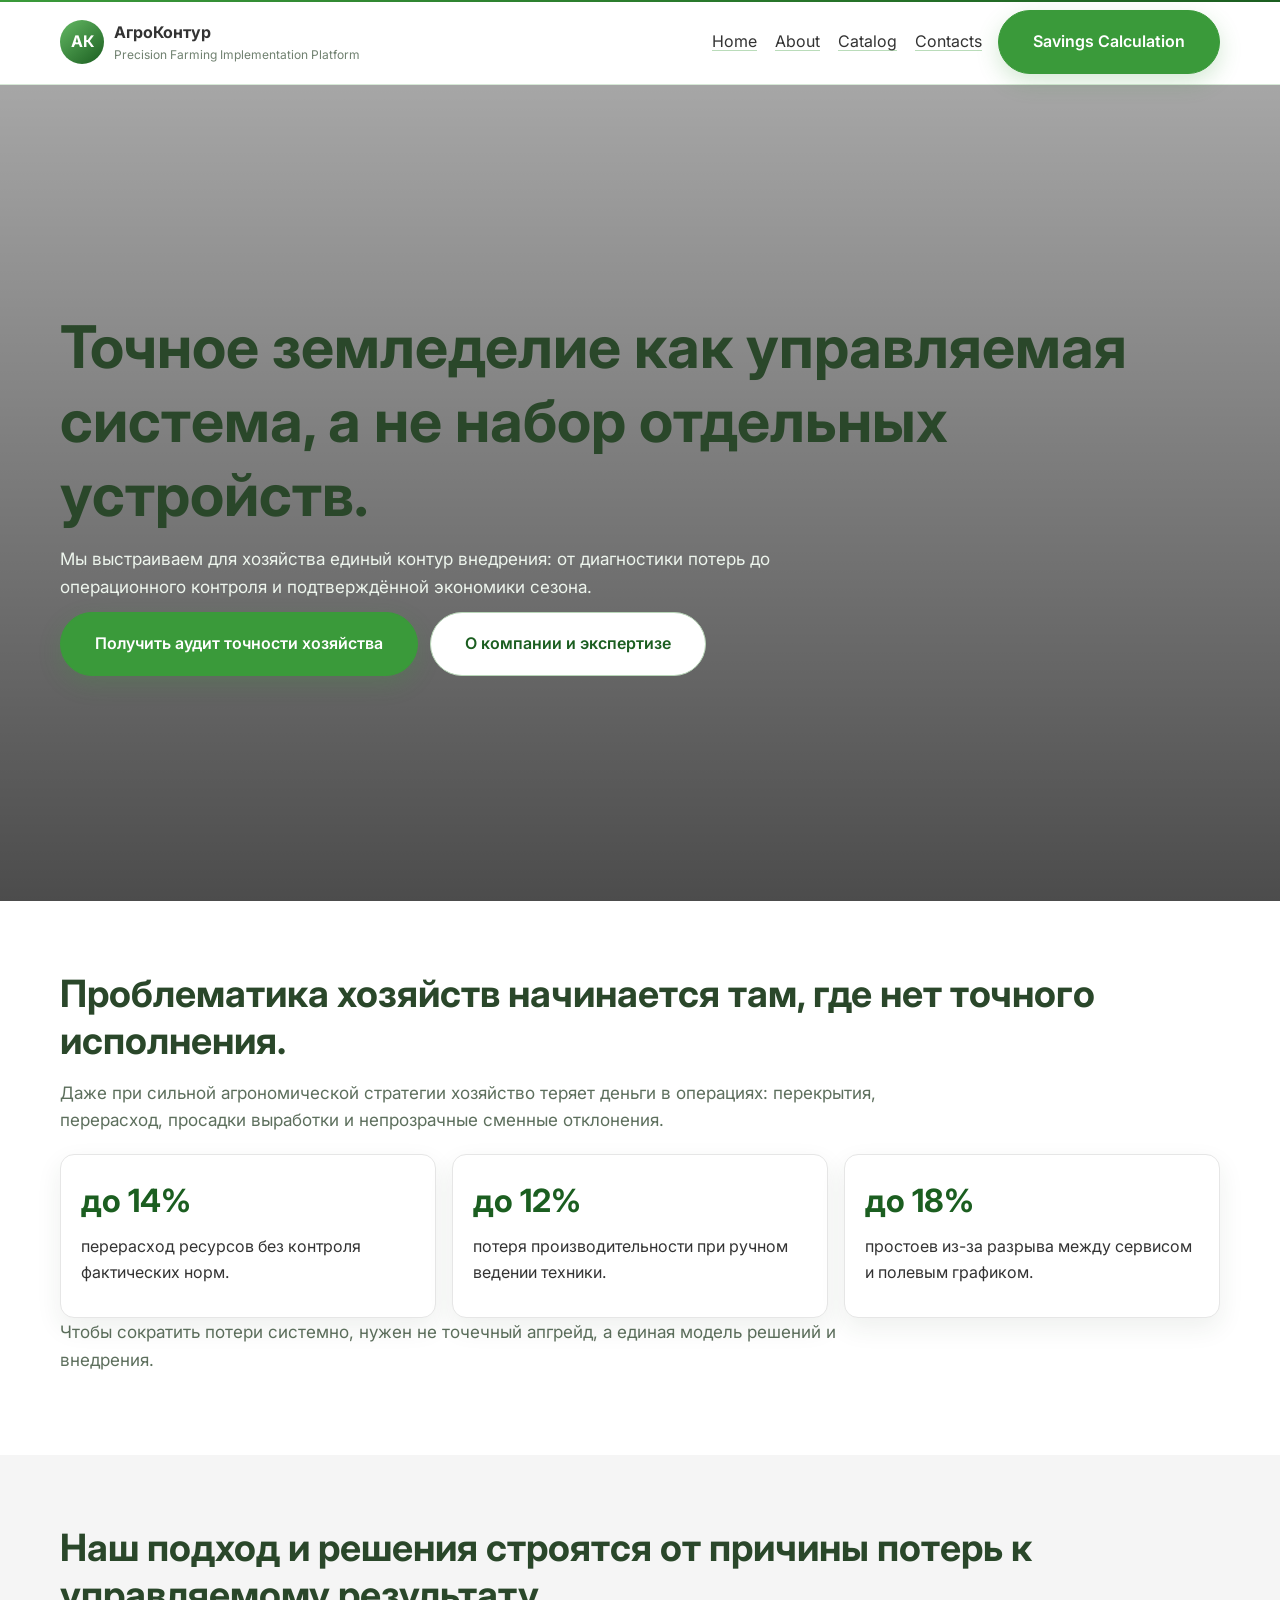
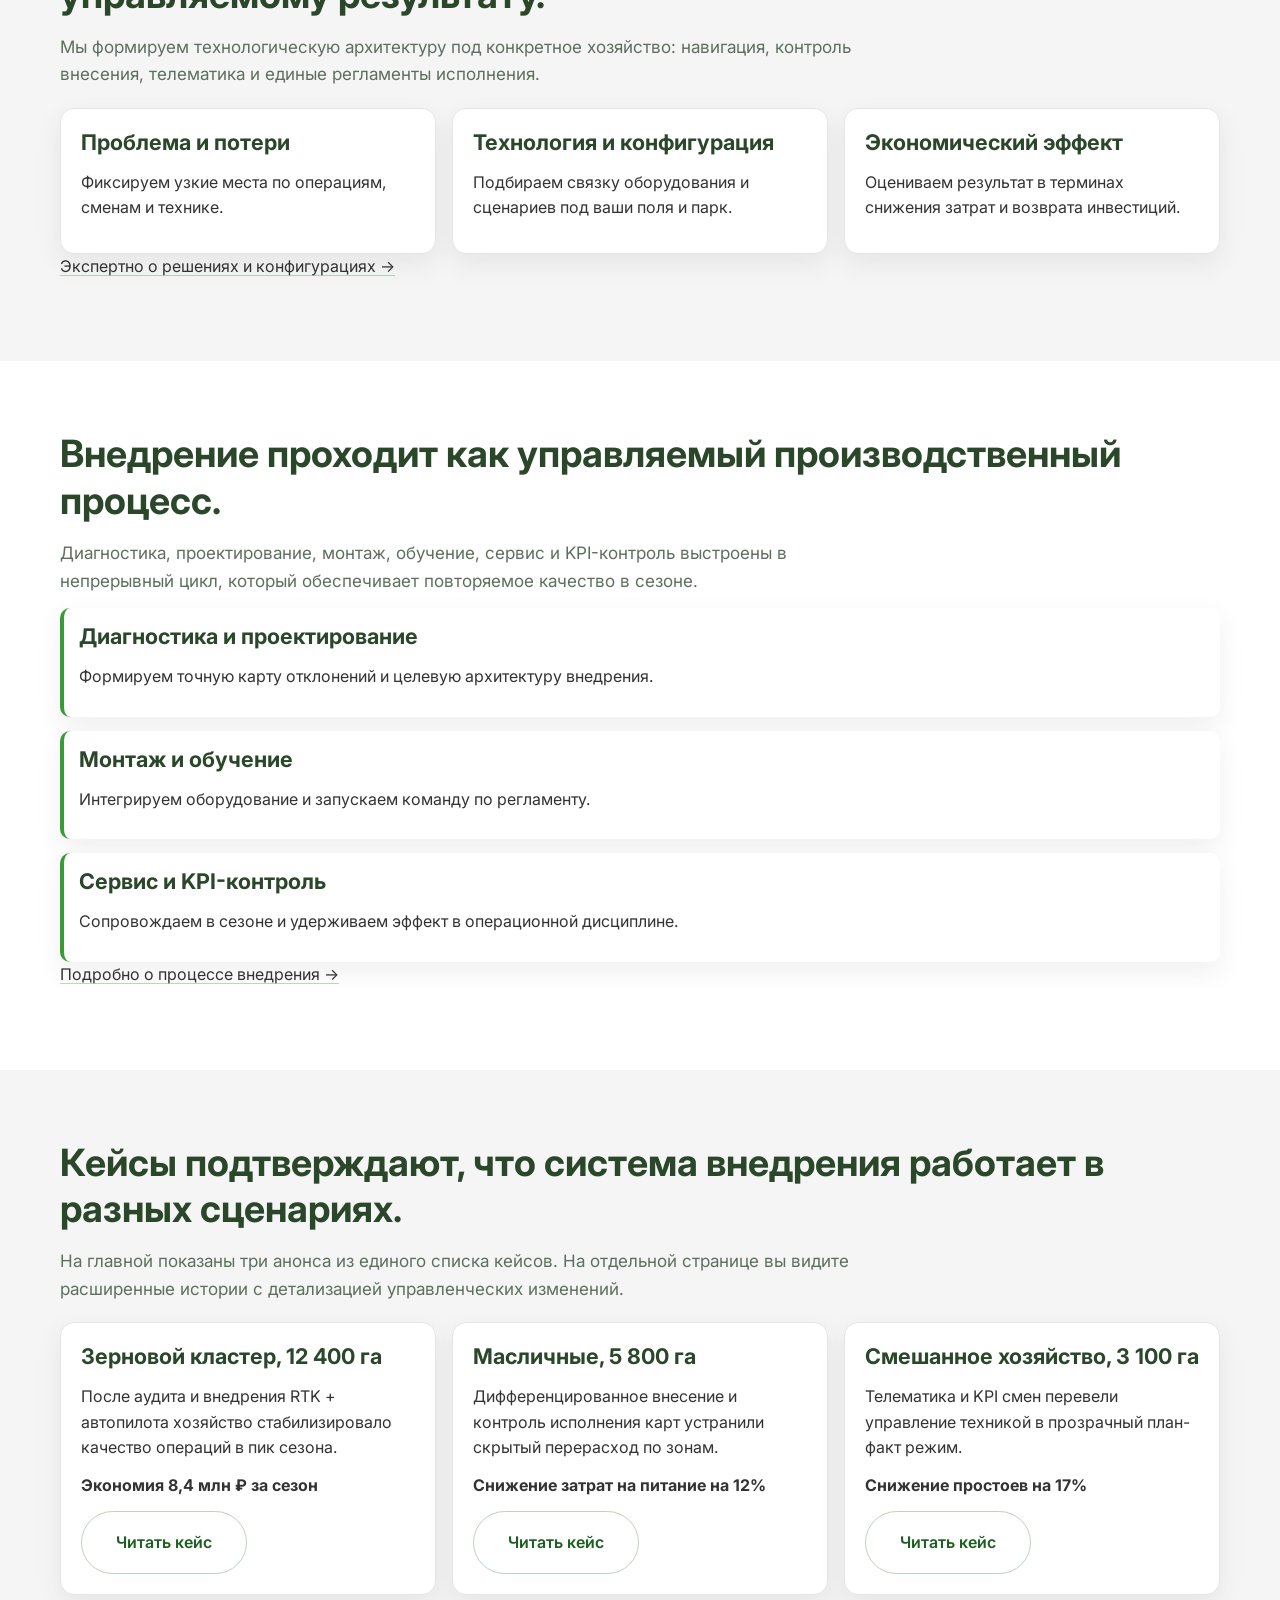
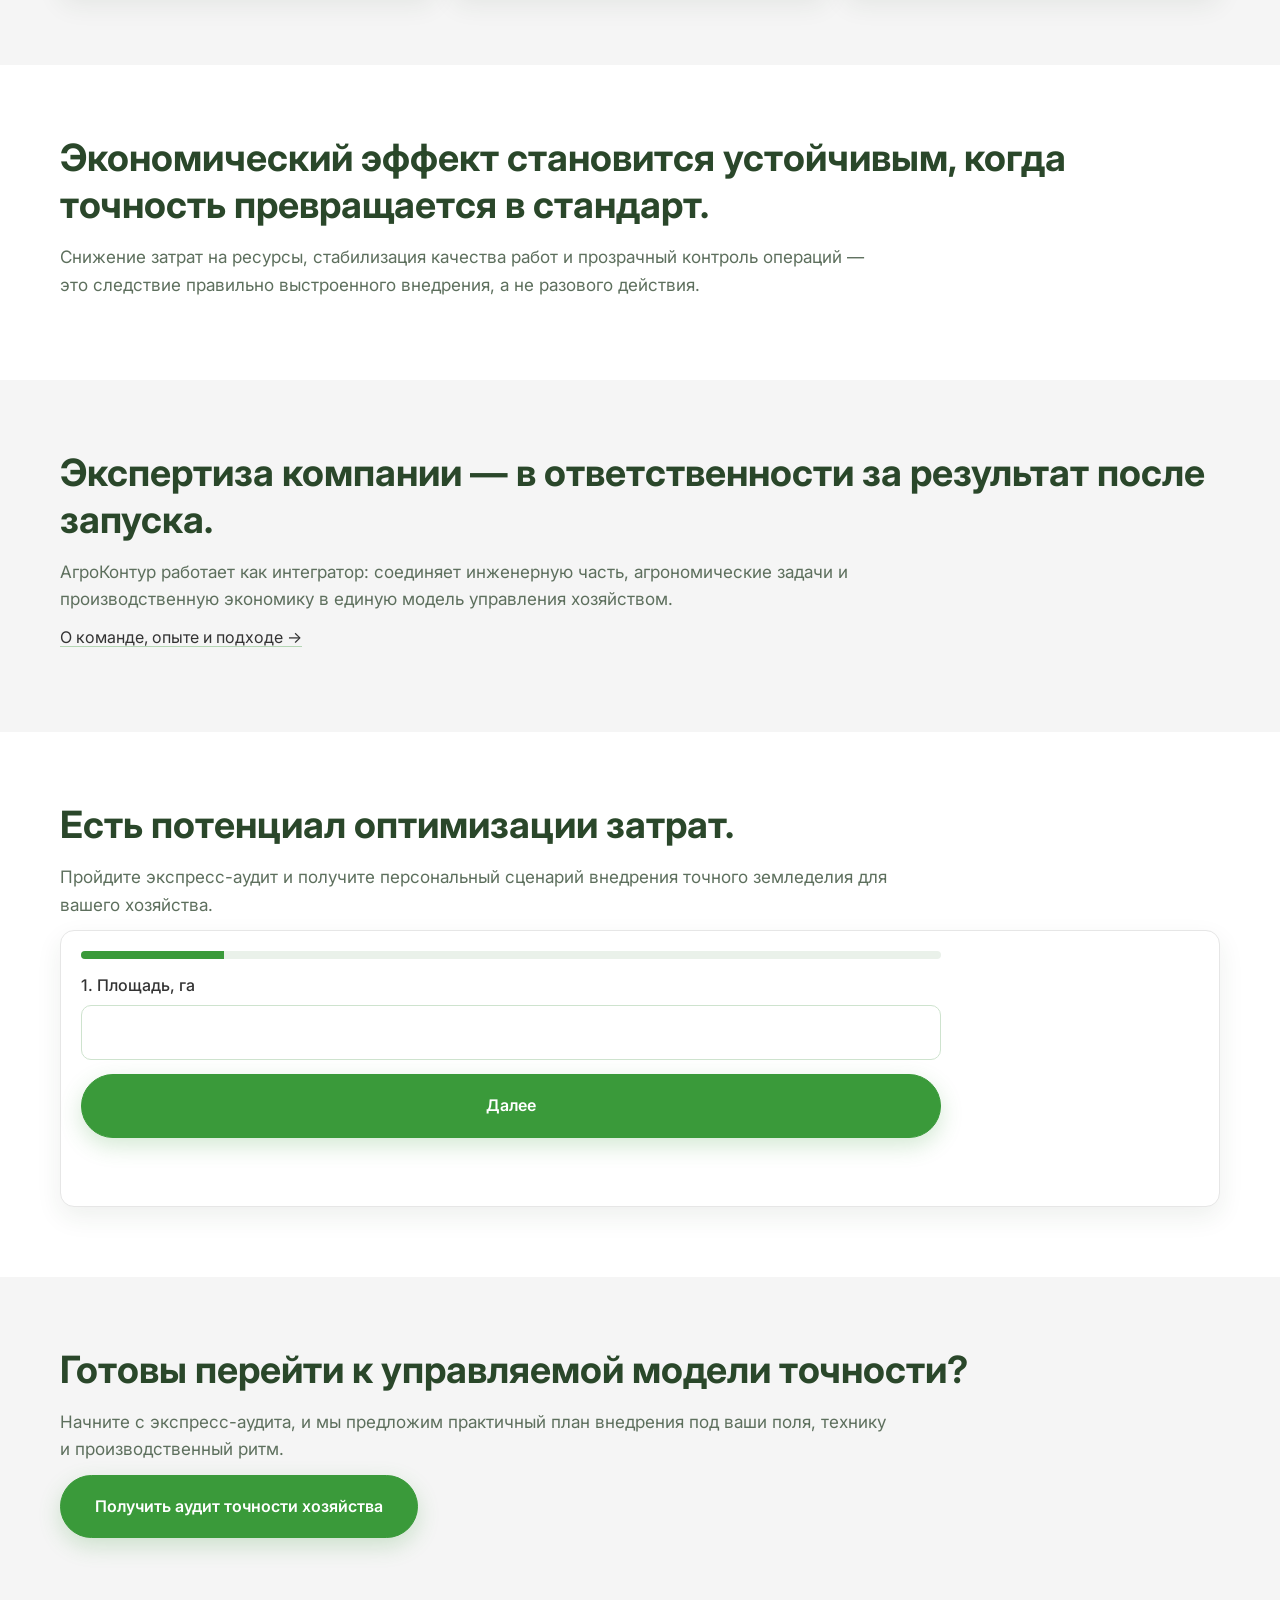
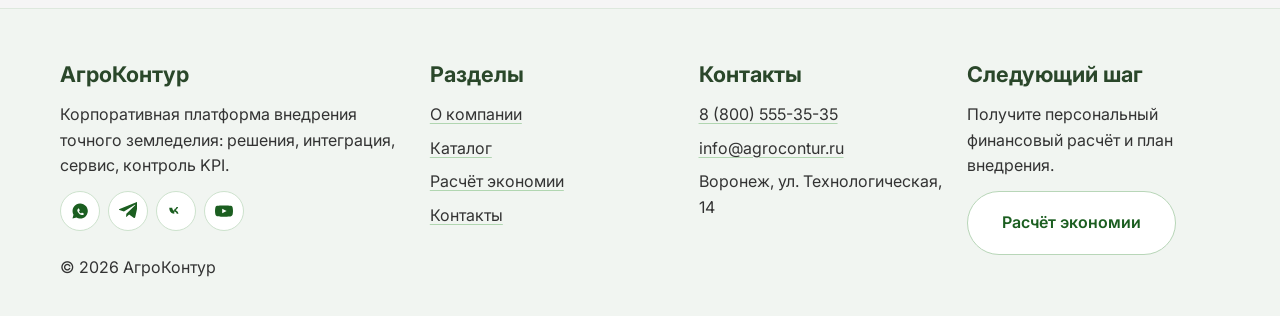
==== commit d16e34af: "Correct full UX rebuild: continuous homepage flow and conditional logic" ====
--- a/index.html
+++ b/index.html
@@ -3,8 +3,8 @@
 <head>
   <meta charset="UTF-8">
   <meta name="viewport" content="width=device-width, initial-scale=1.0">
-  <meta name="description" content="АгроКонтур — непрерывная система внедрения точного земледелия: от проблемы рынка до управляемой экономики хозяйства.">
-  <title>АгроКонтур — Precision Farming Implementation</title>
+  <meta name="description" content="АгроКонтур — цельная презентация системы внедрения точного земледелия для агробизнеса.">
+  <title>АгроКонтур — система внедрения точного земледелия</title>
   <link rel="icon" href="/img/favicon.ico">
   <link rel="stylesheet" href="/css/main.css">
 </head>
@@ -13,93 +13,92 @@
 <main>
   <section class="story hero">
     <div class="container">
-      <h1>Система внедрения точного земледелия, которая превращает технологию в управляемую экономику хозяйства.</h1>
-      <p class="lead">Мы выстраиваем непрерывный контур: диагностируем реальные потери, внедряем конфигурацию под ваш парк техники и закрепляем эффект через KPI-контроль в сезон.</p>
+      <h1>Точное земледелие как управляемая система, а не набор отдельных устройств.</h1>
+      <p class="lead">Мы выстраиваем для хозяйства единый контур внедрения: от диагностики потерь до операционного контроля и подтверждённой экономики сезона.</p>
       <div class="hero-actions">
         <a class="btn-primary" href="#quiz-audit">Получить аудит точности хозяйства</a>
-        <a class="btn-secondary" href="/about/">О методологии внедрения</a>
+        <a class="btn-secondary" href="/about/">О компании и экспертизе</a>
       </div>
     </div>
   </section>
 
   <section class="story">
     <div class="container">
-      <h2>Рынок теряет деньги не в стратегии, а в операционной точности.</h2>
-      <p class="lead">Даже сильные агропредприятия недополучают результат из-за перекрытий, неоднородного внесения и отсутствия прозрачного контроля исполнения. Эти потери редко видны сразу, но на масштабе сезона формируют заметный финансовый разрыв.</p>
+      <h2>Проблематика хозяйств начинается там, где нет точного исполнения.</h2>
+      <p class="lead">Даже при сильной агрономической стратегии хозяйство теряет деньги в операциях: перекрытия, перерасход, просадки выработки и непрозрачные сменные отклонения.</p>
       <div class="metric-grid">
-        <article class="panel"><p class="metric">до 14%</p><p>перерасход ресурсов без зонального внесения и факт-контроля.</p></article>
-        <article class="panel"><p class="metric">до 12%</p><p>потеря производительности смен при ручном удержании траектории.</p></article>
-        <article class="panel"><p class="metric">до 18%</p><p>простои техники при отсутствии единого сервисного контура.</p></article>
+        <article class="panel"><p class="metric">до 14%</p><p>перерасход ресурсов без контроля фактических норм.</p></article>
+        <article class="panel"><p class="metric">до 12%</p><p>потеря производительности при ручном ведении техники.</p></article>
+        <article class="panel"><p class="metric">до 18%</p><p>простоев из-за разрыва между сервисом и полевым графиком.</p></article>
       </div>
-      <p class="lead">Чтобы изменить экономику, недостаточно добавить ещё одно устройство — нужна цельная архитектура внедрения.</p>
+      <p class="lead">Чтобы сократить потери системно, нужен не точечный апгрейд, а единая модель решений и внедрения.</p>
     </div>
   </section>
 
   <section class="story alt">
     <div class="container">
-      <h2>Наш подход: от причин потерь к технологическому контуру.</h2>
-      <p class="lead">Мы объединяем решения в один процесс: навигация, контроль внесения, телематика и регламенты работы команды. Каждая часть работает не отдельно, а внутри единой операционной модели.</p>
+      <h2>Наш подход и решения строятся от причины потерь к управляемому результату.</h2>
+      <p class="lead">Мы формируем технологическую архитектуру под конкретное хозяйство: навигация, контроль внесения, телематика и единые регламенты исполнения.</p>
       <div class="card-grid">
-        <article class="card"><h3>Problem mapping</h3><p>Фиксируем, где и почему возникает отклонение в поле.</p></article>
-        <article class="card"><h3>Solution architecture</h3><p>Собираем конфигурацию техники и программных сценариев под хозяйство.</p></article>
-        <article class="card"><h3>Performance governance</h3><p>Подключаем KPI-контроль и сервисный SLA для устойчивого результата.</p></article>
+        <article class="card"><h3>Проблема и потери</h3><p>Фиксируем узкие места по операциям, сменам и технике.</p></article>
+        <article class="card"><h3>Технология и конфигурация</h3><p>Подбираем связку оборудования и сценариев под ваши поля и парк.</p></article>
+        <article class="card"><h3>Экономический эффект</h3><p>Оцениваем результат в терминах снижения затрат и возврата инвестиций.</p></article>
       </div>
-      <p><a class="link-inline" href="/solutions/">Посмотреть экспертный материал по решениям →</a></p>
+      <p><a class="link-inline" href="/solutions/">Экспертно о решениях и конфигурациях →</a></p>
     </div>
   </section>
 
   <section class="story">
     <div class="container">
-      <h2>Внедрение строится как управляемый производственный процесс.</h2>
-      <p class="lead">Сначала мы выравниваем исходные данные, затем запускаем технику и людей в единый регламент, после чего сопровождаем сезон через аналитику и сервис. Такой переход делает эффект повторяемым, а не случайным.</p>
+      <h2>Внедрение проходит как управляемый производственный процесс.</h2>
+      <p class="lead">Диагностика, проектирование, монтаж, обучение, сервис и KPI-контроль выстроены в непрерывный цикл, который обеспечивает повторяемое качество в сезоне.</p>
       <div class="timeline">
-        <article><h3>Диагностика и проектирование</h3><p>Аудит текущих операций и проектирование целевой конфигурации.</p></article>
-        <article><h3>Интеграция и обучение</h3><p>Монтаж, настройка, запуск и практическая подготовка команды.</p></article>
-        <article><h3>Сервис и KPI-контроль</h3><p>Постоянный мониторинг исполнения и корректировка в рабочем цикле.</p></article>
+        <article><h3>Диагностика и проектирование</h3><p>Формируем точную карту отклонений и целевую архитектуру внедрения.</p></article>
+        <article><h3>Монтаж и обучение</h3><p>Интегрируем оборудование и запускаем команду по регламенту.</p></article>
+        <article><h3>Сервис и KPI-контроль</h3><p>Сопровождаем в сезоне и удерживаем эффект в операционной дисциплине.</p></article>
       </div>
-      <p><a class="link-inline" href="/implementation/">Как это работает на практике →</a></p>
+      <p><a class="link-inline" href="/implementation/">Подробно о процессе внедрения →</a></p>
     </div>
   </section>
 
   <section class="story alt">
     <div class="container">
-      <h2>Реальные внедрения подтверждают модель.</h2>
-      <p class="lead">Ниже — короткие тизеры кейсов из единой базы проектов. Они показывают не «витринные» цифры, а результат после аудита, внедрения и сопровождения.</p>
+      <h2>Кейсы подтверждают, что система внедрения работает в разных сценариях.</h2>
+      <p class="lead">На главной показаны три анонса из единого списка кейсов. На отдельной странице вы видите расширенные истории с детализацией управленческих изменений.</p>
       <div class="card-grid" id="homepage-cases"></div>
     </div>
   </section>
 
   <section class="story">
     <div class="container">
-      <h2>Экономический эффект — это следствие управляемости.</h2>
-      <p class="lead">Когда операции выровнены, руководитель получает прогнозируемую экономию по ресурсам, более стабильное качество работ и прозрачный контроль смен. Именно поэтому мы говорим о системе внедрения, а не о поставке оборудования.</p>
-      <p class="lead">Дальше важен вопрос зрелости вашей текущей модели. Ниже — экспресс-аудит, который помогает определить потенциал оптимизации и приоритеты запуска.</p>
+      <h2>Экономический эффект становится устойчивым, когда точность превращается в стандарт.</h2>
+      <p class="lead">Снижение затрат на ресурсы, стабилизация качества работ и прозрачный контроль операций — это следствие правильно выстроенного внедрения, а не разового действия.</p>
     </div>
   </section>
 
   <section class="story alt">
     <div class="container">
-      <h2>Экспертиза компании — в сопровождении результата.</h2>
-      <p class="lead">АгроКонтур отвечает за весь цикл: от технической конфигурации до управленческих изменений в хозяйстве. Мы работаем на стыке агрономии, инженерии и производственной экономики.</p>
-      <p><a class="link-inline" href="/about/">Подробнее о команде и опыте →</a></p>
+      <h2>Экспертиза компании — в ответственности за результат после запуска.</h2>
+      <p class="lead">АгроКонтур работает как интегратор: соединяет инженерную часть, агрономические задачи и производственную экономику в единую модель управления хозяйством.</p>
+      <p><a class="link-inline" href="/about/">О команде, опыте и подходе →</a></p>
     </div>
   </section>
 
   <section class="story" id="quiz-audit">
     <div class="container">
-      <h2>Есть потенциал оптимизации затрат и повышения управляемости операций.</h2>
-      <p class="lead">Ответьте на вопросы экспресс-аудита. Мы используем ответы, чтобы подготовить релевантный сценарий внедрения под ваш профиль работ.</p>
+      <h2>Есть потенциал оптимизации затрат.</h2>
+      <p class="lead">Пройдите экспресс-аудит и получите персональный сценарий внедрения точного земледелия для вашего хозяйства.</p>
       <article class="card quiz-wrap">
         <!-- Вставьте ваш Formspree endpoint -->
         <form id="quiz-form" class="form" data-ajax-form="true" method="POST" action="https://formspree.io/f/XXXXXXXX">
           <div class="quiz-progress"><span id="quiz-progress-bar"></span></div>
 
-          <div class="quiz-step active" data-step="1"><label>Площадь хозяйства, га<input name="quiz_area" type="number" required></label></div>
-          <div class="quiz-step" data-step="2"><label>Ключевая операция<select name="quiz_operation" required><option value="">Выберите</option><option value="sowing">Sowing</option><option value="fertilizing">Fertilizing</option><option value="spraying">Spraying</option></select></label></div>
-          <div class="quiz-step" data-step="3"><label>Уровень навигации<select name="quiz_navigation" required><option value="">Выберите</option><option>Отсутствует</option><option>Частично внедрена</option><option>Работает на всём парке</option></select></label></div>
-          <div class="quiz-step" data-step="4" data-conditional="fert"><label>Тип удобрений<select name="quiz_fert_type"><option value="">Выберите</option><option>Азотные</option><option>Фосфорные</option><option>Калийные</option><option>Комплексные</option></select></label></div>
-          <div class="quiz-step" data-step="5" data-conditional="fert"><label>Норма внесения<input name="quiz_rate" type="number" min="1" step="0.1"></label></div>
-          <div class="quiz-step" data-step="6"><label>Контакт для обратной связи<input name="quiz_contact" required></label></div>
+          <div class="quiz-step active"><label>1. Площадь, га<input name="quiz_area" type="number" required></label></div>
+          <div class="quiz-step"><label>2. Операции<select name="quiz_operation" required><option value="">Выберите</option><option value="sowing">Посев</option><option value="fertilizing">Внесение удобрений</option><option value="spraying">Опрыскивание</option></select></label></div>
+          <div class="quiz-step"><label>3. Навигация<select name="quiz_navigation" required><option value="">Выберите</option><option>Нет</option><option>Частично</option><option>Полностью</option></select></label></div>
+          <div class="quiz-step"><label>4. Контроль внесения<select name="quiz_control" required><option value="">Выберите</option><option>Нет</option><option>Частично</option><option>Полный</option></select></label></div>
+          <div class="quiz-step" data-conditional="fert"><label>5. Тип удобрений<select name="quiz_fert_type"><option value="">Выберите</option><option>Азотные</option><option>Фосфорные</option><option>Калийные</option><option>Комплексные</option></select></label></div>
+          <div class="quiz-step"><label>6. Контакт<input name="quiz_contact" required></label></div>
 
           <div class="quiz-nav">
             <button class="btn-secondary" type="button" id="quiz-prev">Назад</button>
@@ -114,8 +113,8 @@
 
   <section class="story alt">
     <div class="container">
-      <h2>Готовы перейти от реактивного управления к системе точности?</h2>
-      <p class="lead">Оставьте данные через аудит, и мы соберём для вас персональный сценарий внедрения с приоритетами и планом запуска.</p>
+      <h2>Готовы перейти к управляемой модели точности?</h2>
+      <p class="lead">Начните с экспресс-аудита, и мы предложим практичный план внедрения под ваши поля, технику и производственный ритм.</p>
       <a class="btn-primary" href="#quiz-audit">Получить аудит точности хозяйства</a>
     </div>
   </section>
--- a/css/main.css
+++ b/css/main.css
@@ -7,7 +7,7 @@
   --green-dark: #1b5e20;
   --text: #333333;
   --border: #e6e6e6;
-  --shadow: 0 10px 30px rgba(39, 74, 39, .08);
+  --shadow: 0 10px 26px rgba(34, 69, 34, .08);
 }
 
 * { box-sizing: border-box; }
@@ -24,8 +24,9 @@
   content: '';
   position: fixed;
   inset: 0;
-  background: url('/assets/img/agro-pattern.svg') repeat;
+  background-image: url('/assets/img/agro-pattern.svg');
   background-size: 700px;
+  background-repeat: repeat;
   opacity: .06;
   filter: grayscale(1) saturate(0.2);
   pointer-events: none;
@@ -35,128 +36,173 @@
 a { color: inherit; text-decoration: none; }
 
 .container { max-width: 1200px; margin: 0 auto; padding: 0 20px; }
-.story { padding: 74px 0; }
+.story { padding: 70px 0; }
 .story.alt { background: var(--muted); }
 main { overflow: hidden; }
 
-h1,h2,h3 { margin: 0 0 14px; line-height: 1.25; color: #294729; }
-h1 { font-size: clamp(2rem,4.3vw,3.8rem); }
-h2 { font-size: clamp(1.6rem,3vw,2.4rem); }
-h3 { font-size: clamp(1.12rem,2.3vw,1.35rem); }
+h1, h2, h3 { margin: 0 0 14px; color: #2a472a; line-height: 1.25; }
+h1 { font-size: clamp(2.05rem, 4.6vw, 3.8rem); }
+h2 { font-size: clamp(1.55rem, 3vw, 2.35rem); }
+h3 { font-size: clamp(1.12rem, 2.3vw, 1.35rem); }
 p { margin: 0 0 12px; max-width: 76ch; }
-.lead { color: #5f705f; font-size: 1.06rem; }
+.lead { font-size: 1.07rem; color: #5d6f5d; }
 
 .site-header {
-  position: sticky; top: 0; z-index: 120;
-  background: rgba(255,255,255,.97);
-  border-bottom: 1px solid #d7ead7;
-}
-
+  position: sticky;
+  top: 0;
+  z-index: 120;
+  background: rgba(255, 255, 255, .96);
+  border-bottom: 1px solid #d7e9d7;
+  transition: .25s ease;
+}
+.site-header::before {
+  content: '';
+  position: absolute;
+  top: 0;
+  left: 0;
+  right: 0;
+  height: 2px;
+  background: linear-gradient(90deg, var(--green), var(--green-dark));
+}
 .site-header.is-shrink {
-  backdrop-filter: blur(10px);
-  box-shadow: 0 8px 20px rgba(38,66,38,.12);
-}
-
-.site-header::before {
-  content: ''; position: absolute; left: 0; right: 0; top: 0; height: 2px;
-  background: linear-gradient(90deg,var(--green),var(--green-dark));
-}
-.header-inner { min-height: 84px; display: flex; align-items: center; gap: 16px; transition: min-height .2s ease; }
-.site-header.is-shrink .header-inner { min-height: 70px; }
-
-.brand { display: flex; gap: 10px; align-items: center; }
+  backdrop-filter: blur(8px);
+  box-shadow: 0 7px 20px rgba(34, 61, 34, .12);
+}
+.header-inner {
+  min-height: 84px;
+  display: flex;
+  align-items: center;
+  gap: 16px;
+  transition: min-height .22s ease;
+}
+.site-header.is-shrink .header-inner { min-height: 68px; }
+
+.brand { display: flex; align-items: center; gap: 10px; }
 .brand-mark {
-  width: 44px; height: 44px; border-radius: 50%;
-  display: grid; place-items: center; color: #fff; font-weight: 700;
-  background: linear-gradient(140deg,#67b967,var(--green-dark));
+  width: 44px;
+  height: 44px;
+  border-radius: 50%;
+  display: grid;
+  place-items: center;
+  color: #fff;
+  font-weight: 700;
+  background: linear-gradient(140deg, #64b964, var(--green-dark));
 }
 .brand-text { display: grid; }
-.brand-text small { font-size: .75rem; color: #6d7d6d; }
-
-.site-nav { margin-left: auto; display: flex; gap: 18px; }
+.brand-text small { color: #708170; font-size: .75rem; }
+
+.site-nav { display: flex; gap: 18px; margin-left: auto; }
 .link-inline, .site-nav a, .footer-links a {
   text-decoration: underline;
-  text-decoration-color: rgba(58,154,58,.35);
+  text-decoration-color: rgba(58, 154, 58, .35);
   text-underline-offset: 3px;
-  transition: .2s;
+  transition: color .2s ease, text-decoration-color .2s ease;
 }
 .link-inline:hover, .site-nav a:hover, .site-nav a.active, .footer-links a:hover {
-  color: var(--green-dark); text-decoration-color: var(--green-dark);
+  color: var(--green-dark);
+  text-decoration-color: var(--green-dark);
 }
 
 .btn-primary, .btn-secondary {
   min-height: 58px;
   padding: 18px 34px;
   border-radius: 38px;
-  font-size: 16px;
-  font-weight: 600;
   display: inline-flex;
   align-items: center;
   justify-content: center;
+  font-size: 16px;
+  font-weight: 600;
   transition: .22s ease;
 }
 .btn-primary {
+  border: 1px solid var(--green);
   background: var(--green);
   color: #fff;
-  border: 1px solid var(--green);
-  box-shadow: 0 8px 22px rgba(58,154,58,.23);
-}
-.btn-primary:hover { background: var(--green-dark); transform: translateY(-2px); box-shadow: 0 14px 25px rgba(27,94,32,.2); }
-.btn-secondary { background: #fff; color: var(--green-dark); border: 1px solid #b9d8b9; }
+  box-shadow: 0 8px 22px rgba(58, 154, 58, .22);
+}
+.btn-primary:hover {
+  background: var(--green-dark);
+  transform: translateY(-2px);
+  box-shadow: 0 14px 24px rgba(27, 94, 32, .2);
+}
+.btn-secondary {
+  border: 1px solid #b8d6b8;
+  background: #fff;
+  color: var(--green-dark);
+}
 .btn-secondary:hover { transform: translateY(-2px); box-shadow: var(--shadow); }
 
 .menu-toggle { display: none; }
 
 .hero {
   min-height: calc(100vh - 84px);
-  display: grid; align-items: center;
-  color: #fff; position: relative;
+  display: grid;
+  align-items: center;
+  color: #fff;
+  position: relative;
   background: url('https://images.unsplash.com/photo-1464226184884-fa280b87c399?auto=format&fit=crop&w=2400&q=80') center/cover no-repeat;
   overflow: hidden;
 }
 .hero::before {
-  content:''; position:absolute; inset:0;
-  background: linear-gradient(to bottom, rgba(0,0,0,.35), rgba(0,0,0,.7));
+  content: '';
+  position: absolute;
+  inset: 0;
+  background: linear-gradient(to bottom, rgba(0, 0, 0, .35), rgba(0, 0, 0, .7));
   z-index: 1;
 }
 .hero::after {
-  content:''; position:absolute; inset:-2%; background: inherit;
-  transform: scale(1.04); animation: heroZoom 14s ease-in-out infinite alternate;
+  content: '';
+  position: absolute;
+  inset: -2%;
+  background: inherit;
+  transform: scale(1.03);
+  animation: heroZoom 14s ease-in-out infinite alternate;
   z-index: 0;
 }
 .hero .container { position: relative; z-index: 2; }
 .hero h1, .hero .lead, .hero .hero-actions { opacity: 0; transform: translateY(16px); animation: fadeUp .8s ease forwards; }
-.hero .lead { animation-delay: .2s; color: #eef5ee; }
-.hero .hero-actions { animation-delay: .4s; margin-top: 8px; display: flex; gap: 12px; flex-wrap: wrap; }
-
-.card-grid, .metric-grid {
+.hero .lead { animation-delay: .2s; color: #edf5ed; }
+.hero .hero-actions { animation-delay: .4s; margin-top: 8px; display: flex; flex-wrap: wrap; gap: 12px; }
+
+.card-grid, .metric-grid, .result-grid {
   margin-top: 20px;
   display: grid;
-  grid-template-columns: repeat(3,minmax(0,1fr));
-  gap: 18px;
-}
+  grid-template-columns: repeat(3, minmax(0, 1fr));
+  gap: 16px;
+}
+
 .card, .panel {
   background: #fff;
   border: 1px solid var(--border);
   border-radius: 14px;
   box-shadow: var(--shadow);
-  padding: 22px;
+  padding: 20px;
   transition: .25s ease;
 }
-.card:hover, .panel:hover { transform: translateY(-4px); box-shadow: 0 18px 32px rgba(35,62,35,.12); }
-.metric { font-size: 2rem; color: var(--green-dark); font-weight: 700; margin: 0 0 8px; }
+.card:hover, .panel:hover {
+  transform: translateY(-4px);
+  box-shadow: 0 16px 30px rgba(35, 62, 35, .12);
+}
+
+.metric { font-size: 2rem; font-weight: 700; color: var(--green-dark); margin: 0 0 8px; }
 .icon-circle {
-  width: 44px; height: 44px; border-radius: 50%;
-  display: grid; place-items: center;
-  background: #ecf7ec; border: 1px solid #d3e8d3;
-  color: var(--green-dark); font-weight: 700; margin-bottom: 10px;
+  width: 44px;
+  height: 44px;
+  border-radius: 50%;
+  display: grid;
+  place-items: center;
+  background: #ecf7ec;
+  border: 1px solid #d3e8d3;
+  color: var(--green-dark);
+  font-weight: 700;
+  margin-bottom: 10px;
 }
 
 .timeline { display: grid; gap: 14px; margin-top: 14px; }
 .timeline article {
+  background: #fff;
   border-left: 4px solid var(--green);
   border-radius: 10px;
-  background: #fff;
   box-shadow: var(--shadow);
   padding: 15px;
 }
@@ -165,10 +211,9 @@
 table { width: 100%; border-collapse: collapse; }
 th, td { border-bottom: 1px solid var(--border); padding: 12px; text-align: left; }
 
-.form { max-width: 820px; display: grid; gap: 14px; }
-.form-grid { display: grid; grid-template-columns: repeat(2,minmax(0,1fr)); gap: 12px; }
+.form { max-width: 860px; display: grid; gap: 14px; }
+.form-grid { display: grid; grid-template-columns: repeat(2, minmax(0,1fr)); gap: 12px; }
 .form label { display: grid; gap: 6px; font-weight: 500; }
-.form-hint { font-size: .85rem; color: #758475; font-weight: 400; }
 input, select, textarea, button {
   width: 100%;
   border: 1px solid #cee3ce;
@@ -190,68 +235,104 @@
   border-radius: 12px;
   padding: 16px;
 }
-.result-grid { display: grid; grid-template-columns: repeat(3,minmax(0,1fr)); gap: 10px; margin-top: 10px; }
-.result-item { background: #fff; border: 1px solid var(--border); border-radius: 10px; padding: 12px; }
+.result-item {
+  background: #fff;
+  border: 1px solid var(--border);
+  border-radius: 10px;
+  padding: 12px;
+}
 .result-item strong { color: var(--green-dark); font-size: 1.2rem; }
 
 .acc-list { display: grid; gap: 14px; margin-top: 18px; }
-.acc-item { background: #fff; border: 1px solid var(--border); border-radius: 12px; box-shadow: var(--shadow); overflow: hidden; }
+.acc-item {
+  background: #fff;
+  border: 1px solid var(--border);
+  border-radius: 12px;
+  box-shadow: var(--shadow);
+  overflow: hidden;
+}
 .acc-trigger {
-  border: none; background: #fff; min-height: 62px; padding: 16px 18px;
-  text-align: left; font-weight: 600;
+  min-height: 62px;
+  border: 0;
+  background: #fff;
+  text-align: left;
+  padding: 16px 18px;
+  font-weight: 600;
 }
 .acc-content { display: none; padding: 0 18px 18px; }
 .acc-item.open .acc-content { display: block; }
 
 .quiz-wrap { display: grid; gap: 14px; }
-.quiz-progress { height: 8px; background: #eaf1ea; border-radius: 999px; overflow: hidden; }
-.quiz-progress > span { display: block; height: 100%; background: var(--green); width: 0%; transition: width .3s ease; }
+.quiz-progress { height: 8px; border-radius: 999px; background: #eaf1ea; overflow: hidden; }
+.quiz-progress > span { display: block; height: 100%; width: 0; background: var(--green); transition: width .3s ease; }
 .quiz-step { display: none; }
 .quiz-step.active { display: block; }
 .quiz-nav { display: flex; gap: 10px; flex-wrap: wrap; }
 
-.site-footer { background: #f1f5f1; border-top: 1px solid #dde8dd; padding: 54px 0 24px; }
+.site-footer {
+  background: #f1f5f1;
+  border-top: 1px solid #dde8dd;
+  padding: 52px 0 24px;
+}
 .footer-grid { display: grid; grid-template-columns: 1.4fr 1fr 1fr 1fr; gap: 16px; }
 .footer-links, .site-footer ul { list-style: none; margin: 0; padding: 0; display: grid; gap: 8px; }
 .socials { display: flex; gap: 8px; margin-top: 8px; }
 .socials a {
-  width: 40px; height: 40px; border-radius: 50%;
-  display: grid; place-items: center;
-  border: 1px solid #cde2cd; background: #fff; color: var(--green-dark);
+  width: 40px;
+  height: 40px;
+  border-radius: 50%;
+  display: grid;
+  place-items: center;
+  border: 1px solid #cde2cd;
+  background: #fff;
+  color: var(--green-dark);
   transition: .2s ease;
 }
-.socials a:hover { background: var(--green); color: #fff; transform: translateY(-2px); }
+.socials a:hover { transform: translateY(-2px); background: var(--green); color: #fff; }
 .socials svg { width: 18px; height: 18px; }
 
 .mobile-cta { display: none; position: fixed; left: 12px; right: 12px; bottom: 10px; z-index: 99; }
 
-.reveal { opacity: 0; transform: translateY(20px); transition: opacity .7s ease, transform .7s ease; }
+.reveal { opacity: 0; transform: translateY(20px); transition: opacity .65s ease, transform .65s ease; }
 .reveal.is-visible { opacity: 1; transform: translateY(0); }
 
 @keyframes fadeUp { to { opacity: 1; transform: translateY(0); } }
-@keyframes heroZoom { from { transform: scale(1.03);} to { transform: scale(1.08);} }
+@keyframes heroZoom { from { transform: scale(1.02);} to { transform: scale(1.08);} }
 
 @media (max-width: 1024px) {
-  .card-grid, .metric-grid, .result-grid { grid-template-columns: repeat(2,minmax(0,1fr)); }
-  .footer-grid { grid-template-columns: repeat(2,minmax(0,1fr)); }
+  .card-grid, .metric-grid, .result-grid { grid-template-columns: repeat(2, minmax(0, 1fr)); }
+  .footer-grid { grid-template-columns: repeat(2, minmax(0,1fr)); }
 }
 
 @media (max-width: 768px) {
   .story { padding: 56px 0; }
   .site-nav {
     display: none;
-    position: absolute; top: 68px; left: 20px; right: 20px;
-    background: #fff; border: 1px solid var(--border); border-radius: 12px;
-    box-shadow: var(--shadow); padding: 14px; flex-direction: column;
+    position: absolute;
+    top: 68px;
+    left: 20px;
+    right: 20px;
+    background: #fff;
+    border: 1px solid var(--border);
+    border-radius: 12px;
+    box-shadow: var(--shadow);
+    padding: 14px;
+    flex-direction: column;
   }
   .site-nav.is-open { display: flex; }
   .menu-toggle {
-    display: inline-flex; width: 44px; height: 44px;
-    align-items: center; justify-content: center;
-    margin-left: auto; border: 1px solid #cde3cd; background: #fff; border-radius: 10px;
+    display: inline-flex;
+    width: 44px;
+    height: 44px;
+    margin-left: auto;
+    align-items: center;
+    justify-content: center;
+    border: 1px solid #cde3cd;
+    background: #fff;
+    border-radius: 10px;
   }
   .header-cta { display: none; }
-  .card-grid, .metric-grid, .footer-grid, .result-grid, .form-grid { grid-template-columns: 1fr; }
+  .card-grid, .metric-grid, .result-grid, .form-grid, .footer-grid { grid-template-columns: 1fr; }
   .btn-primary, .btn-secondary { width: 100%; }
   .mobile-cta { display: block; }
   body { padding-bottom: 84px; }
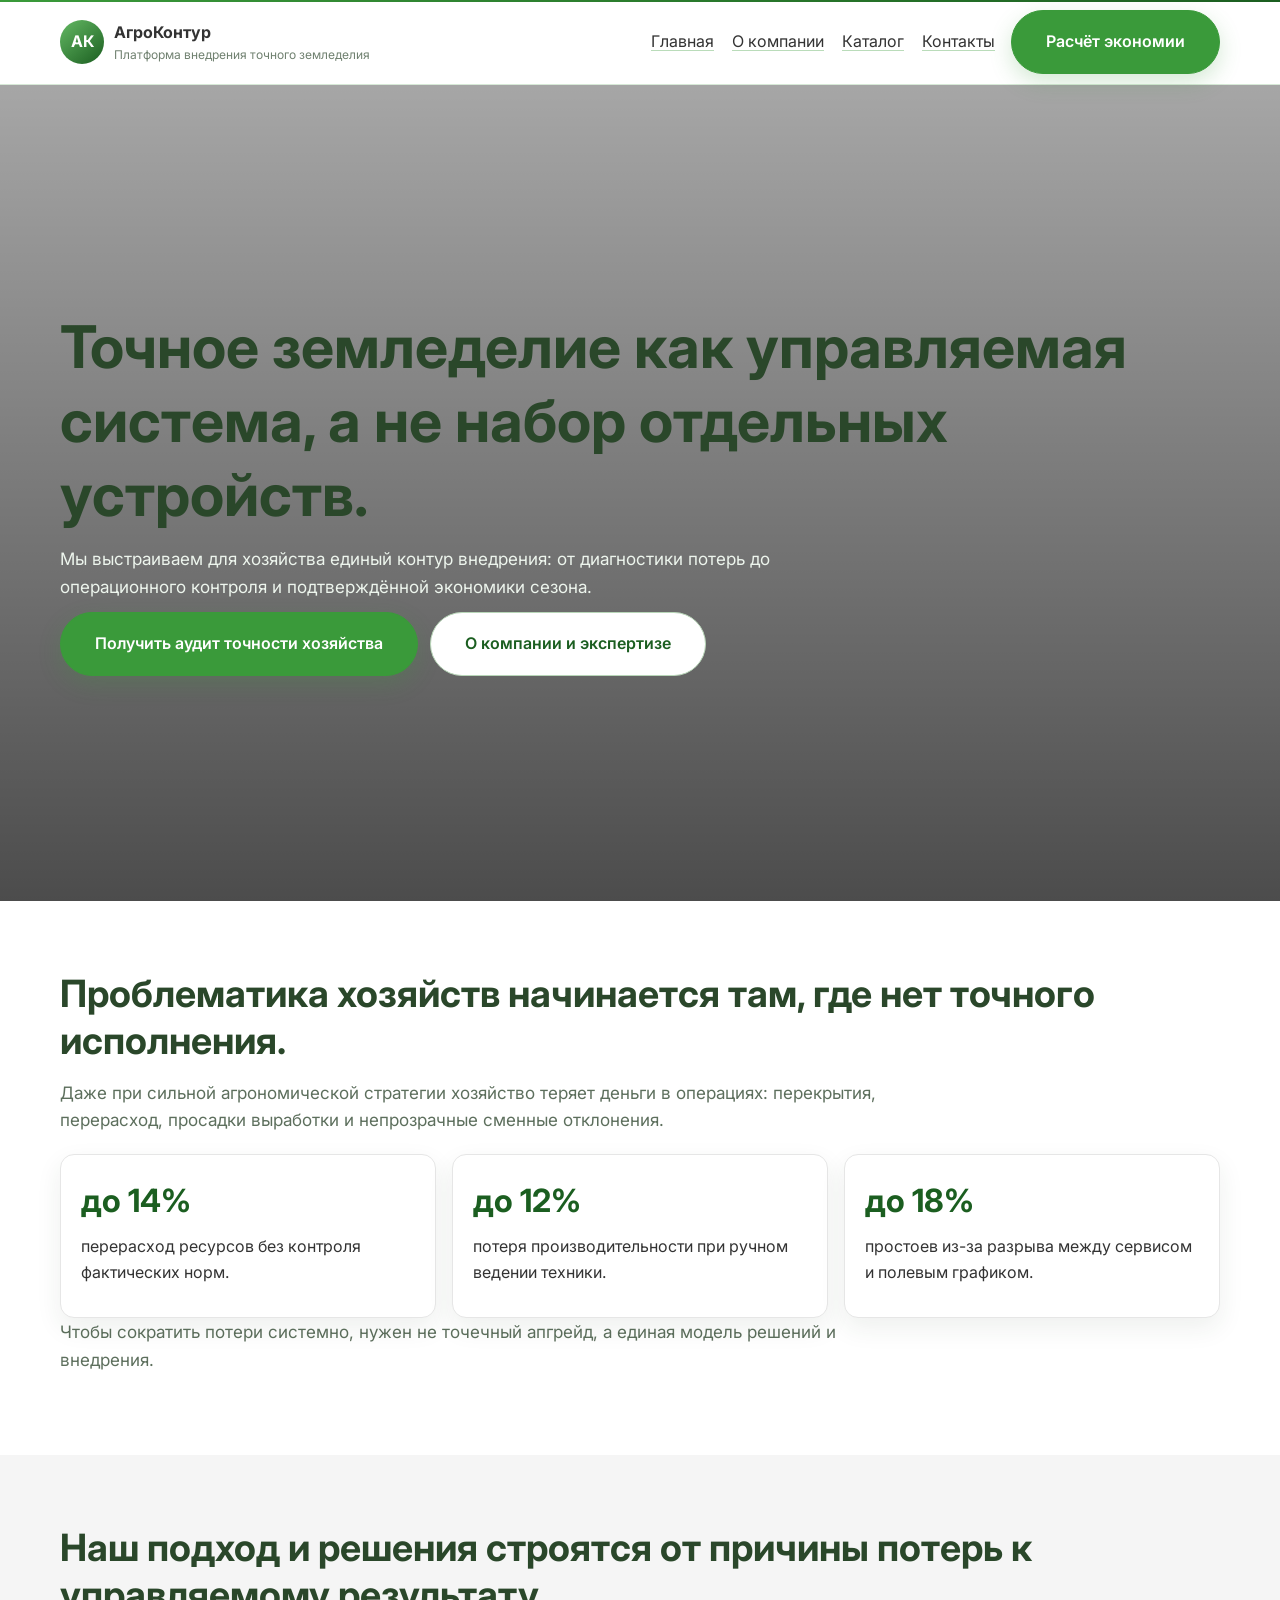
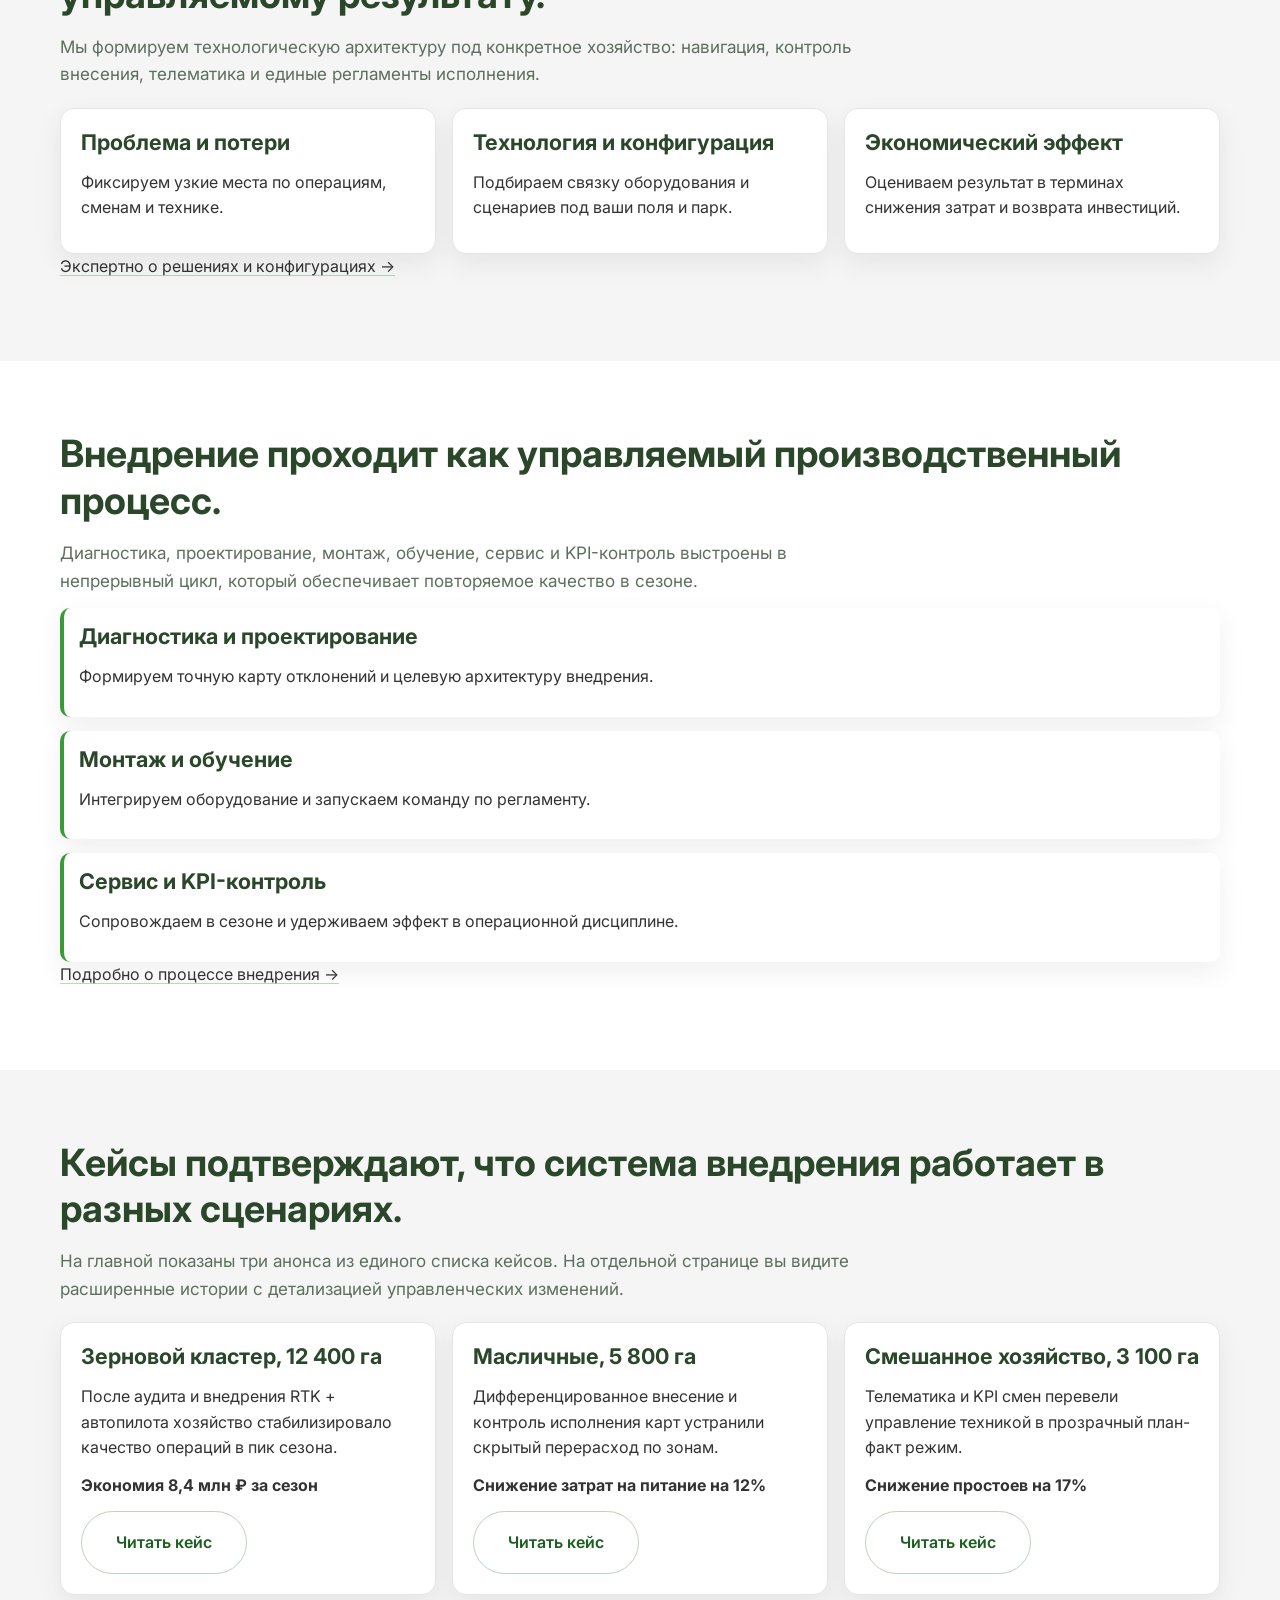
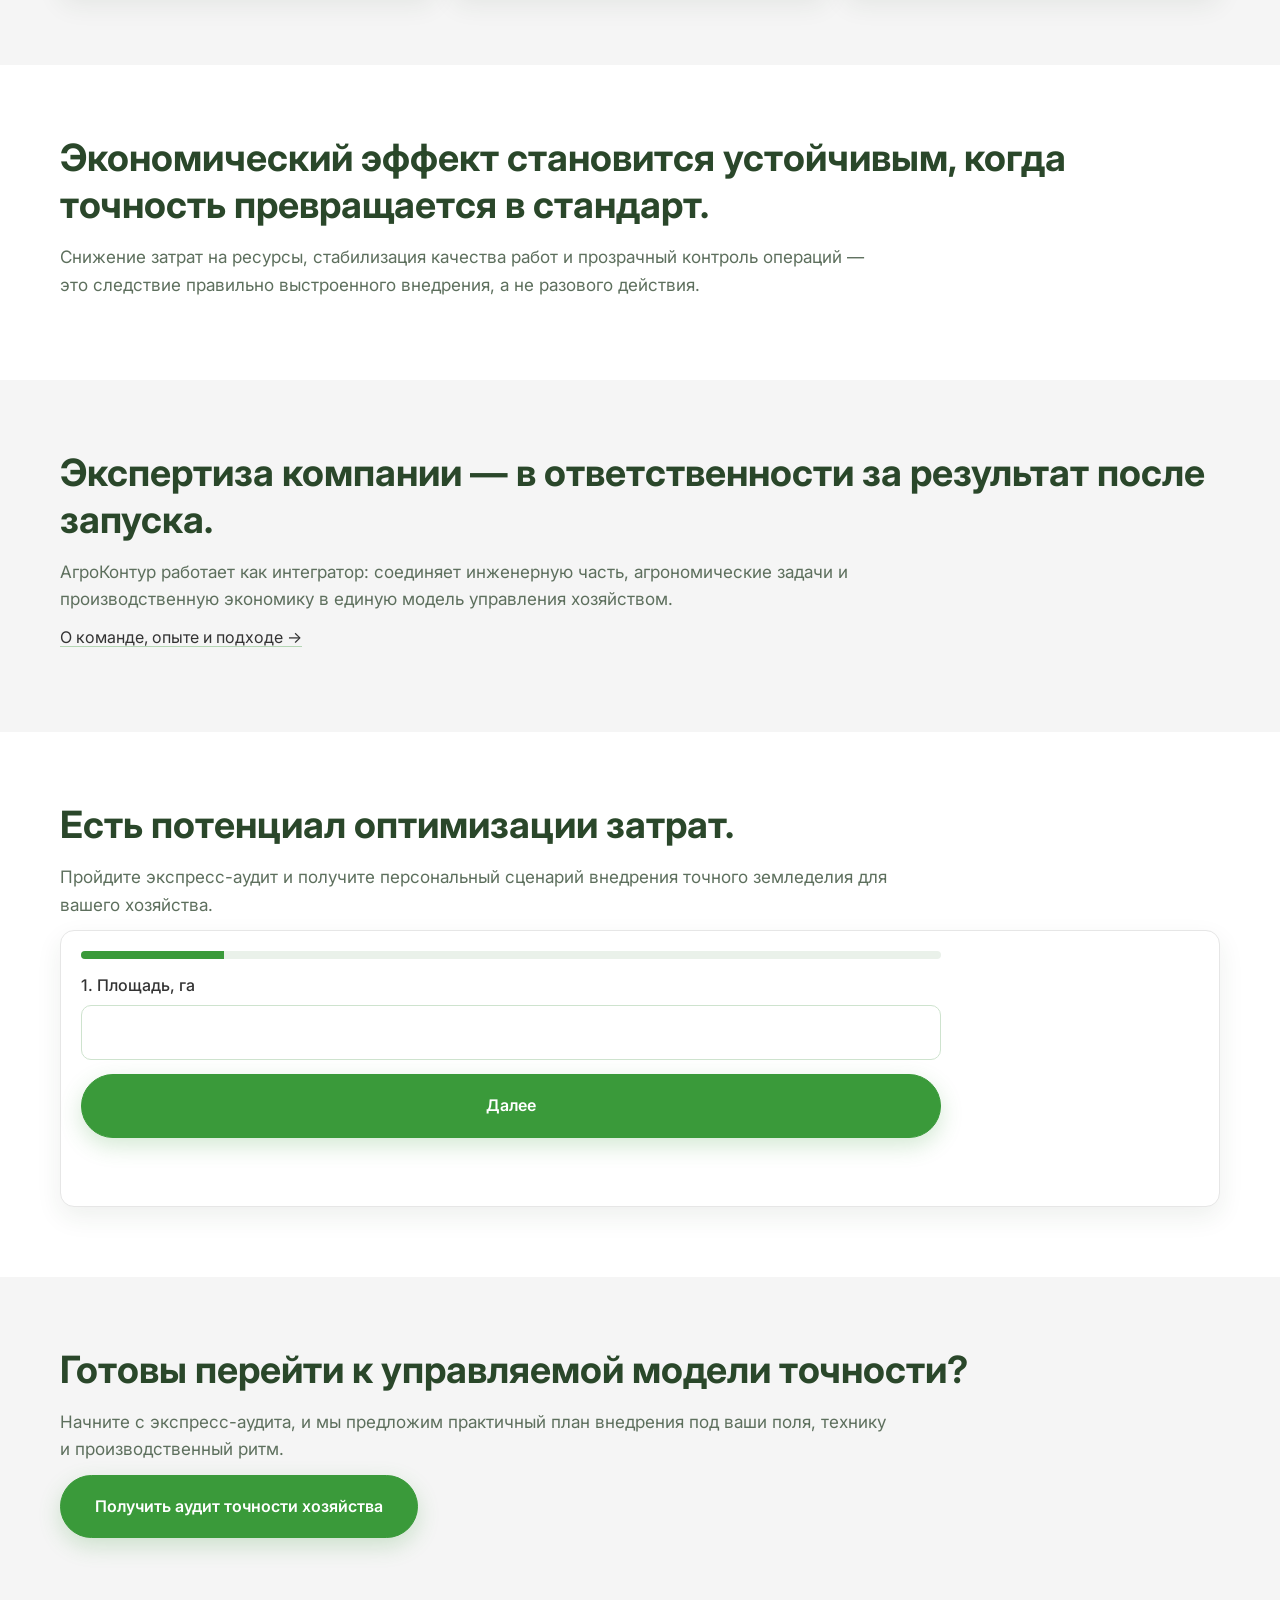
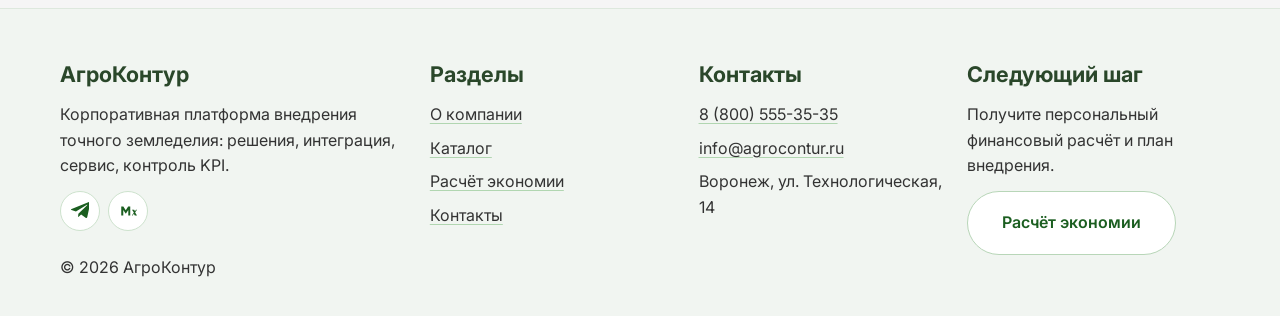
==== commit 0a254730: "Localize UI to Russian and update social icons to Telegram+MAX" ====
--- a/index.html
+++ b/index.html
@@ -103,7 +103,7 @@
           <div class="quiz-nav">
             <button class="btn-secondary" type="button" id="quiz-prev">Назад</button>
             <button class="btn-primary" type="button" id="quiz-next">Далее</button>
-            <button class="btn-primary" type="submit" id="quiz-submit" style="display:none;">Get a precision audit for the farm</button>
+            <button class="btn-primary" type="submit" id="quiz-submit" style="display:none;">Получить аудит точности хозяйства</button>
           </div>
           <p class="form-status"></p>
         </form>
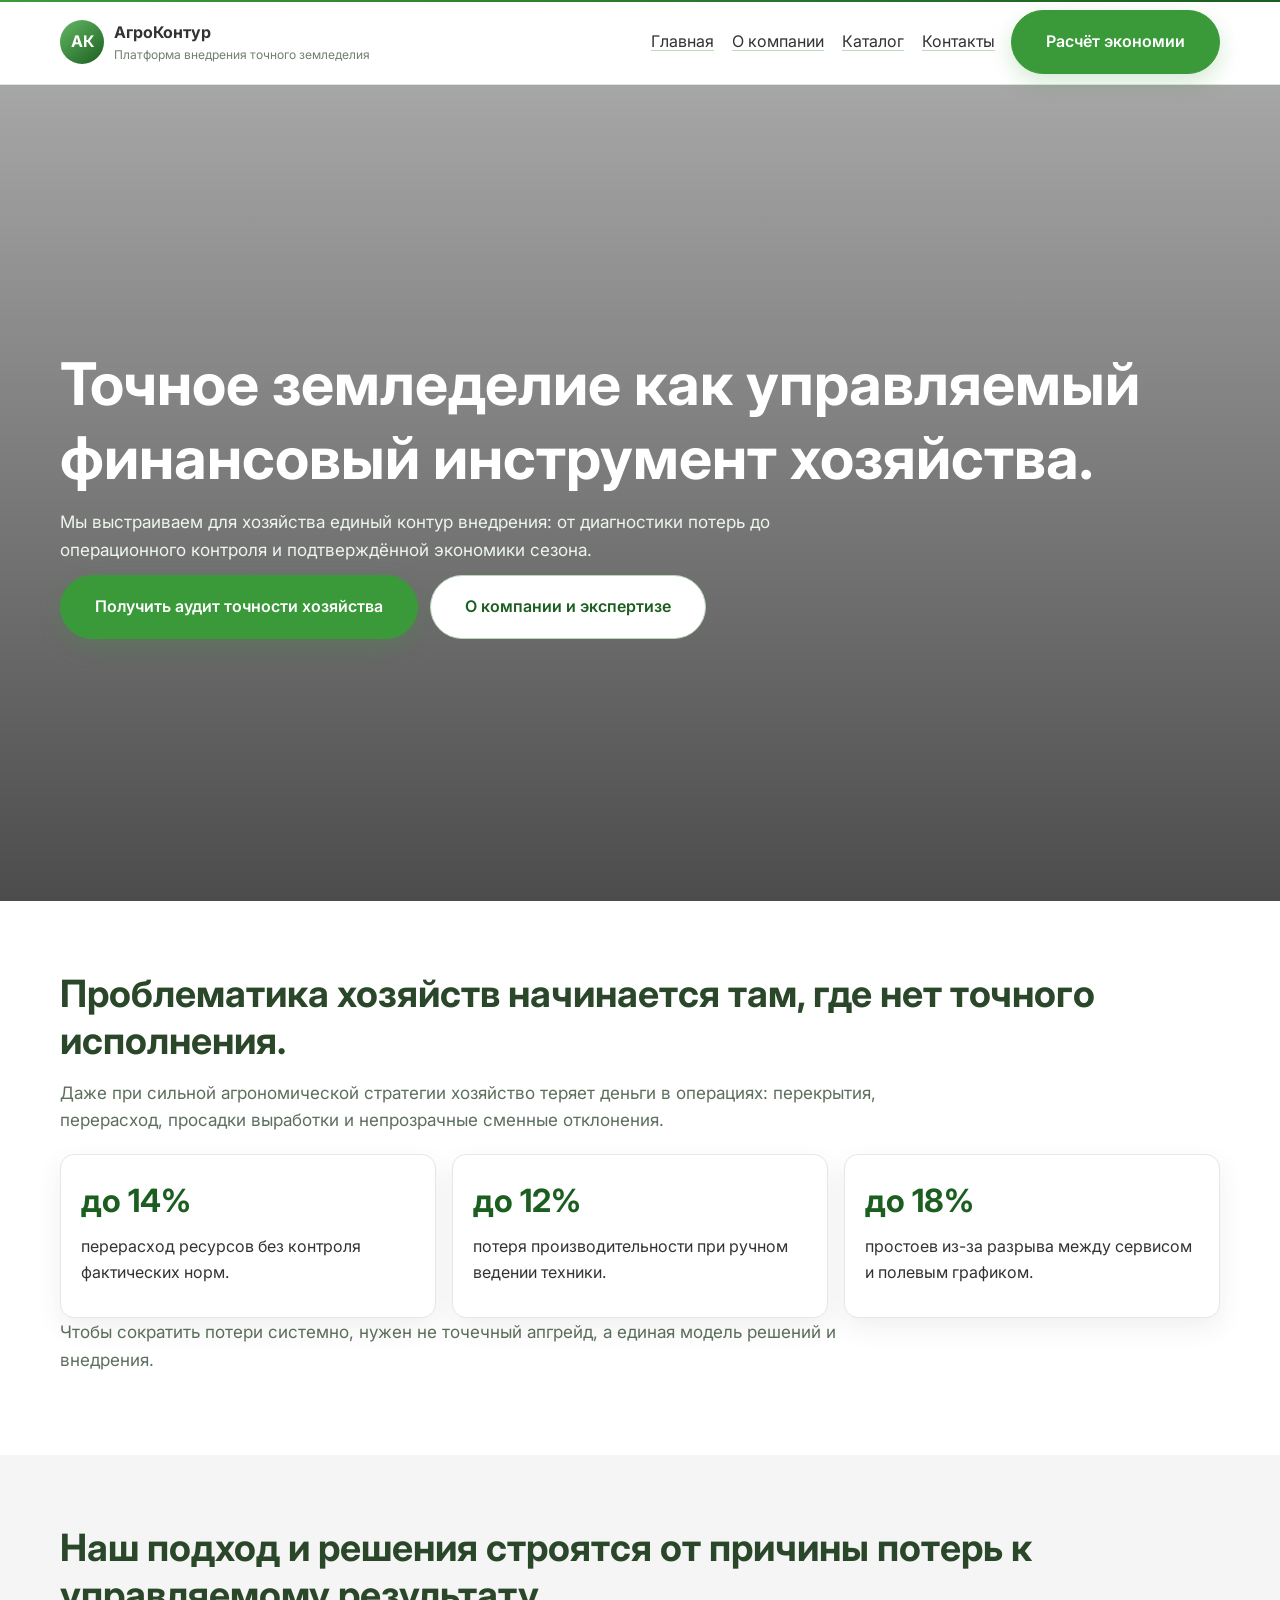
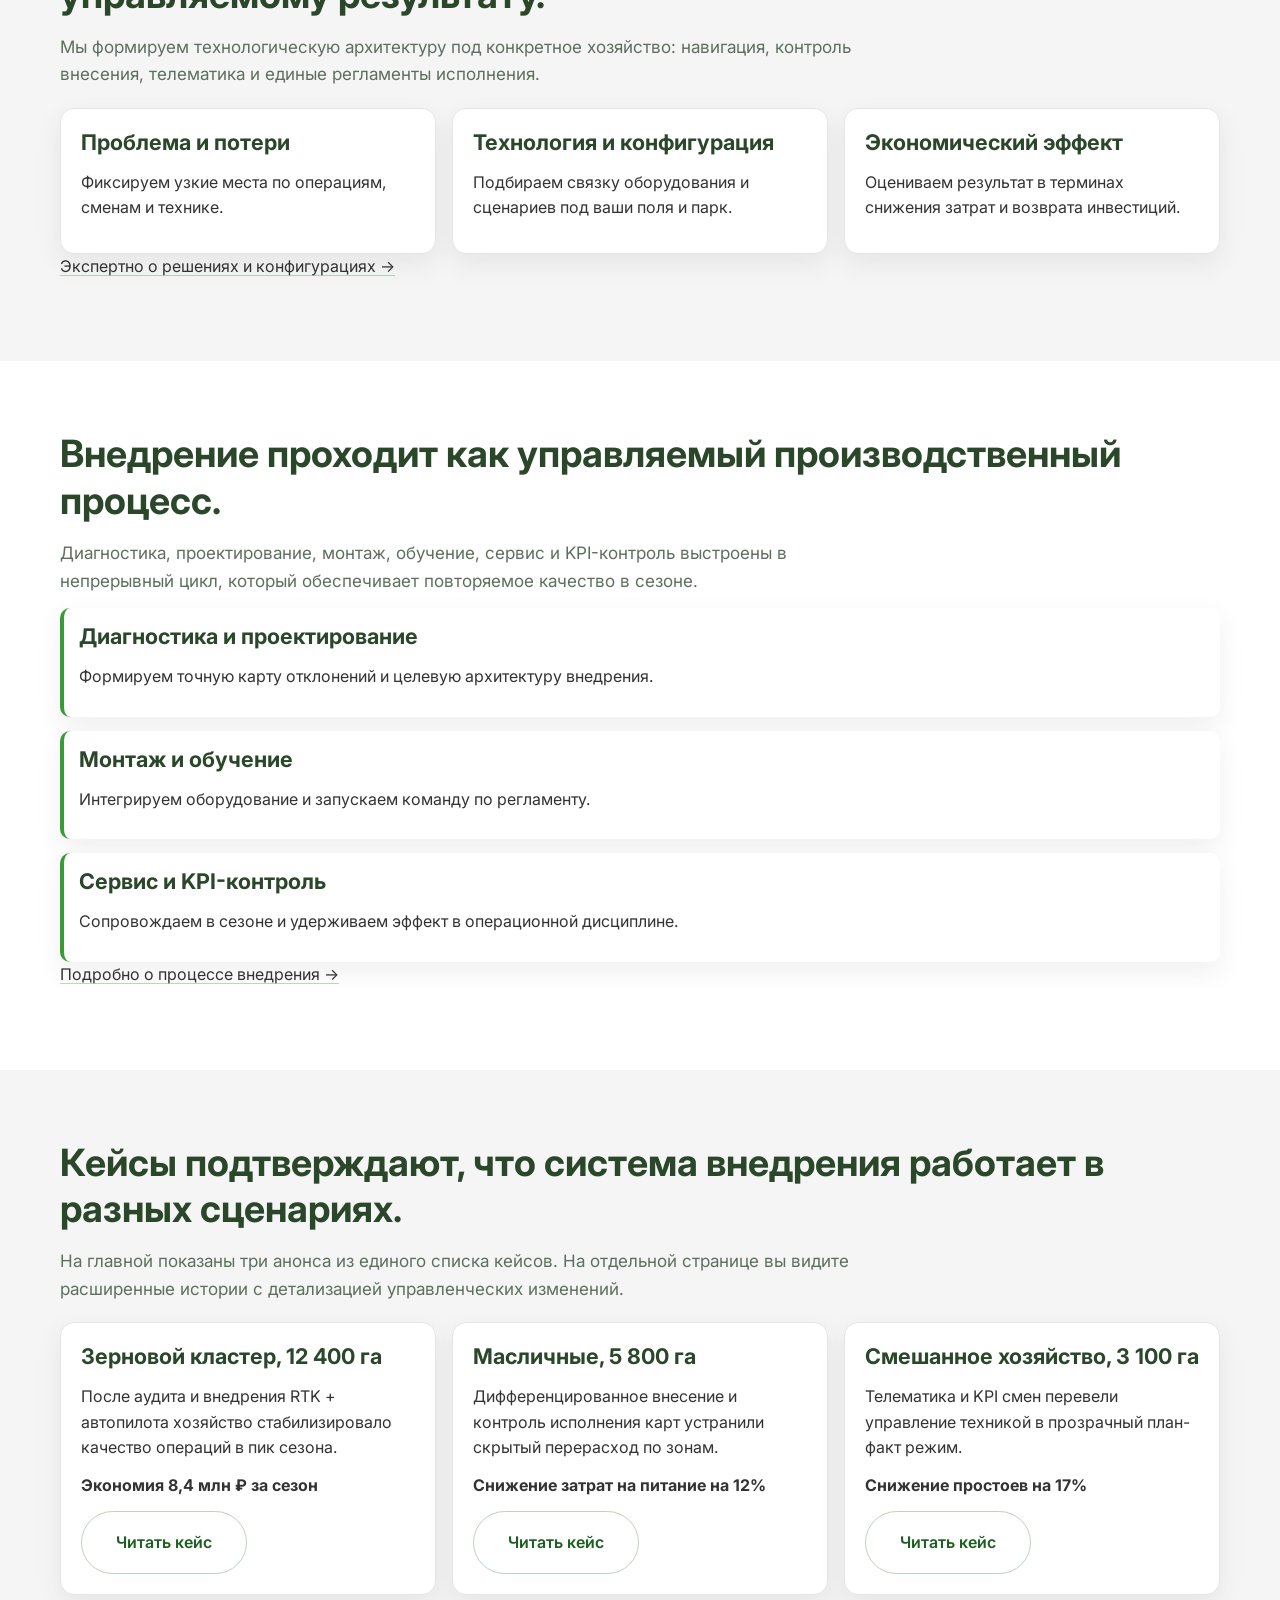
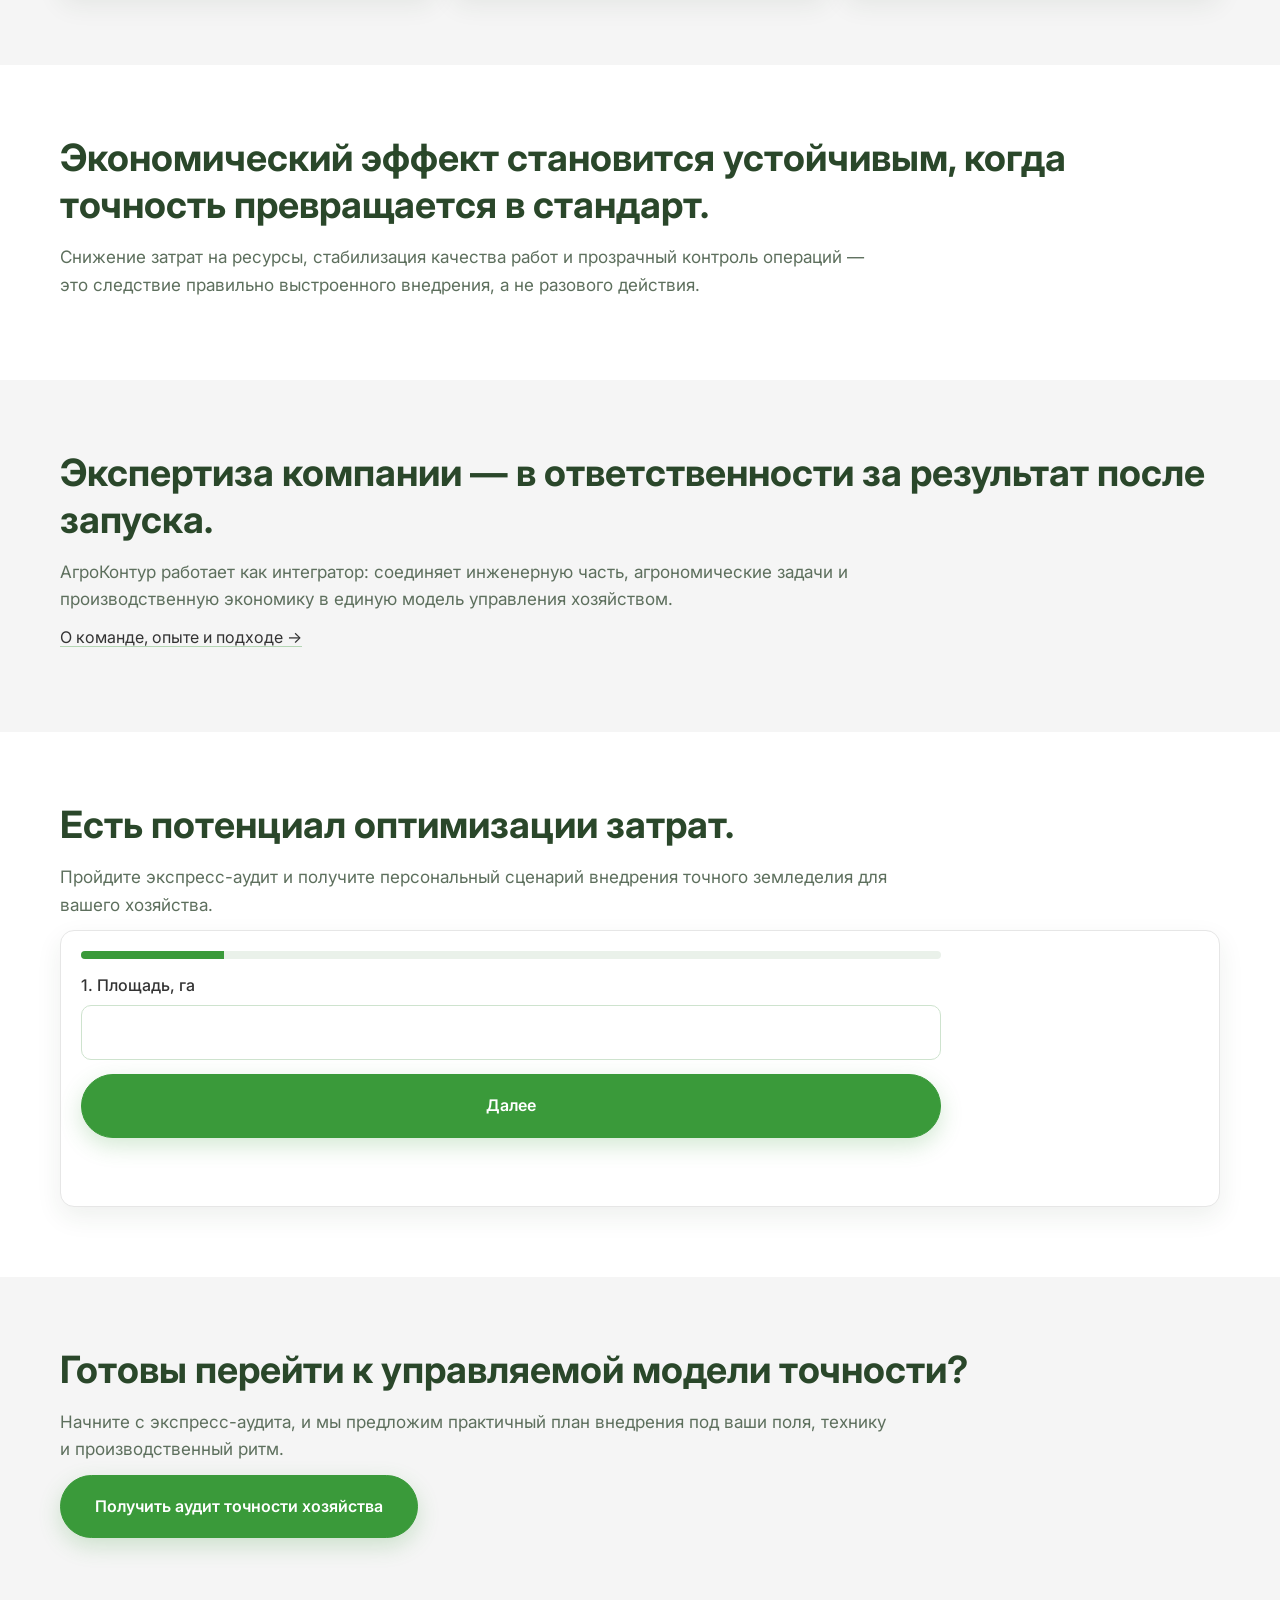
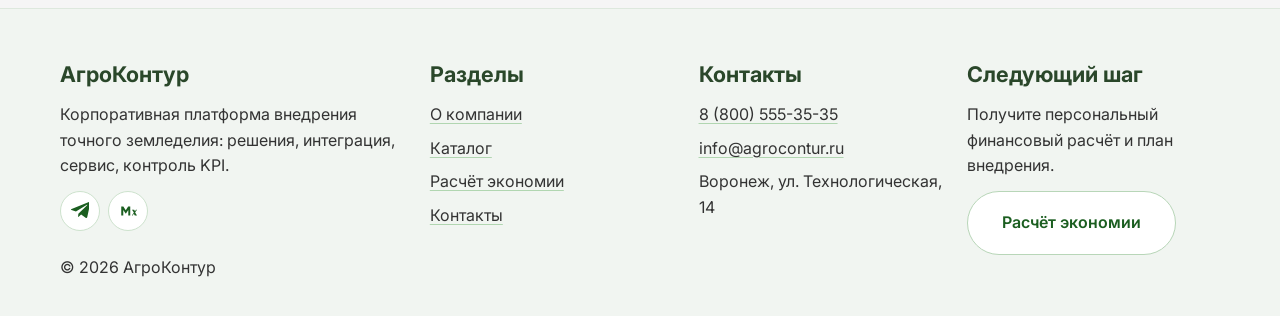
==== commit 4668d4b7: "Apply management corrections for homepage flow and advanced calculator" ====
--- a/index.html
+++ b/index.html
@@ -13,7 +13,7 @@
 <main>
   <section class="story hero">
     <div class="container">
-      <h1>Точное земледелие как управляемая система, а не набор отдельных устройств.</h1>
+      <h1>Точное земледелие как управляемый финансовый инструмент хозяйства.</h1>
       <p class="lead">Мы выстраиваем для хозяйства единый контур внедрения: от диагностики потерь до операционного контроля и подтверждённой экономики сезона.</p>
       <div class="hero-actions">
         <a class="btn-primary" href="#quiz-audit">Получить аудит точности хозяйства</a>
--- a/css/main.css
+++ b/css/main.css
@@ -140,7 +140,7 @@
   align-items: center;
   color: #fff;
   position: relative;
-  background: url('https://images.unsplash.com/photo-1464226184884-fa280b87c399?auto=format&fit=crop&w=2400&q=80') center/cover no-repeat;
+  background: url('https://images.unsplash.com/photo-1500382017468-9049fed747ef?auto=format&fit=crop&w=2400&q=80') center/cover no-repeat;
   overflow: hidden;
 }
 .hero::before {
@@ -161,6 +161,7 @@
 }
 .hero .container { position: relative; z-index: 2; }
 .hero h1, .hero .lead, .hero .hero-actions { opacity: 0; transform: translateY(16px); animation: fadeUp .8s ease forwards; }
+.hero h1 { color: #fff; }
 .hero .lead { animation-delay: .2s; color: #edf5ed; }
 .hero .hero-actions { animation-delay: .4s; margin-top: 8px; display: flex; flex-wrap: wrap; gap: 12px; }
 
